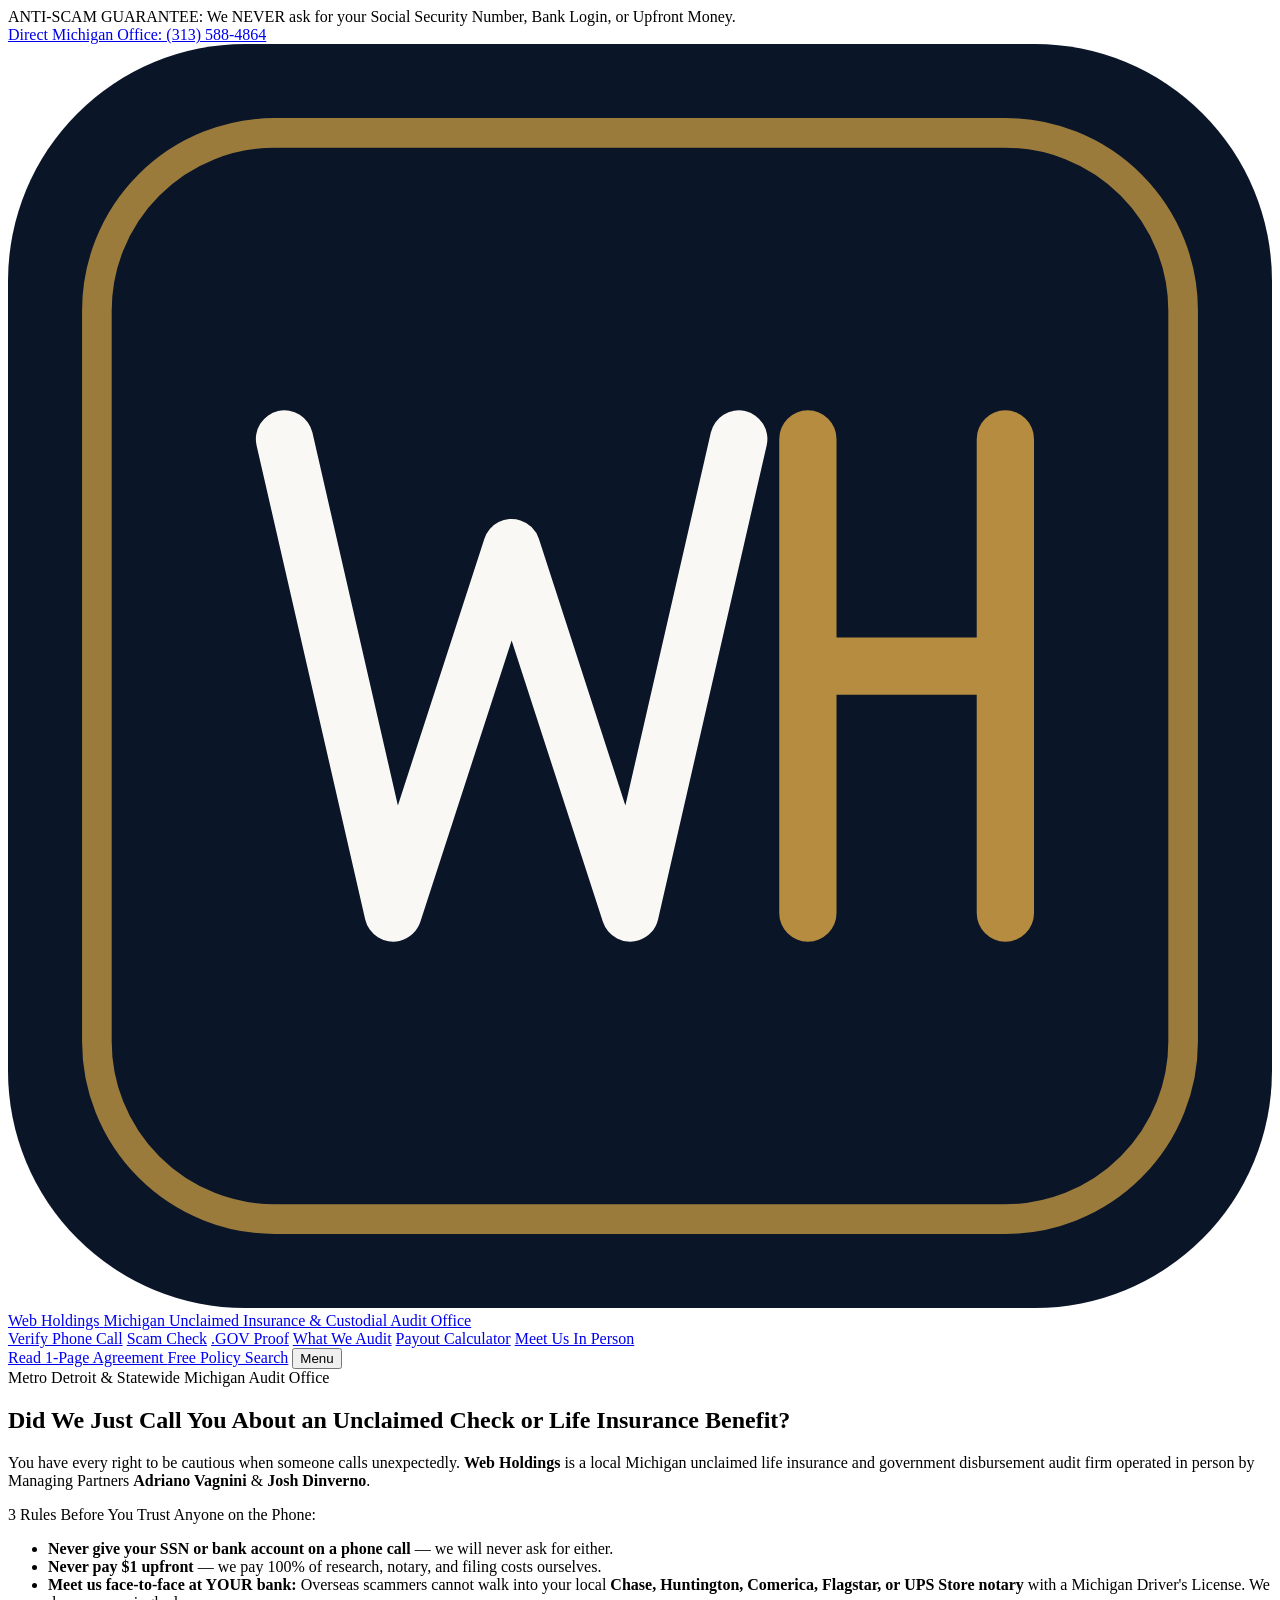
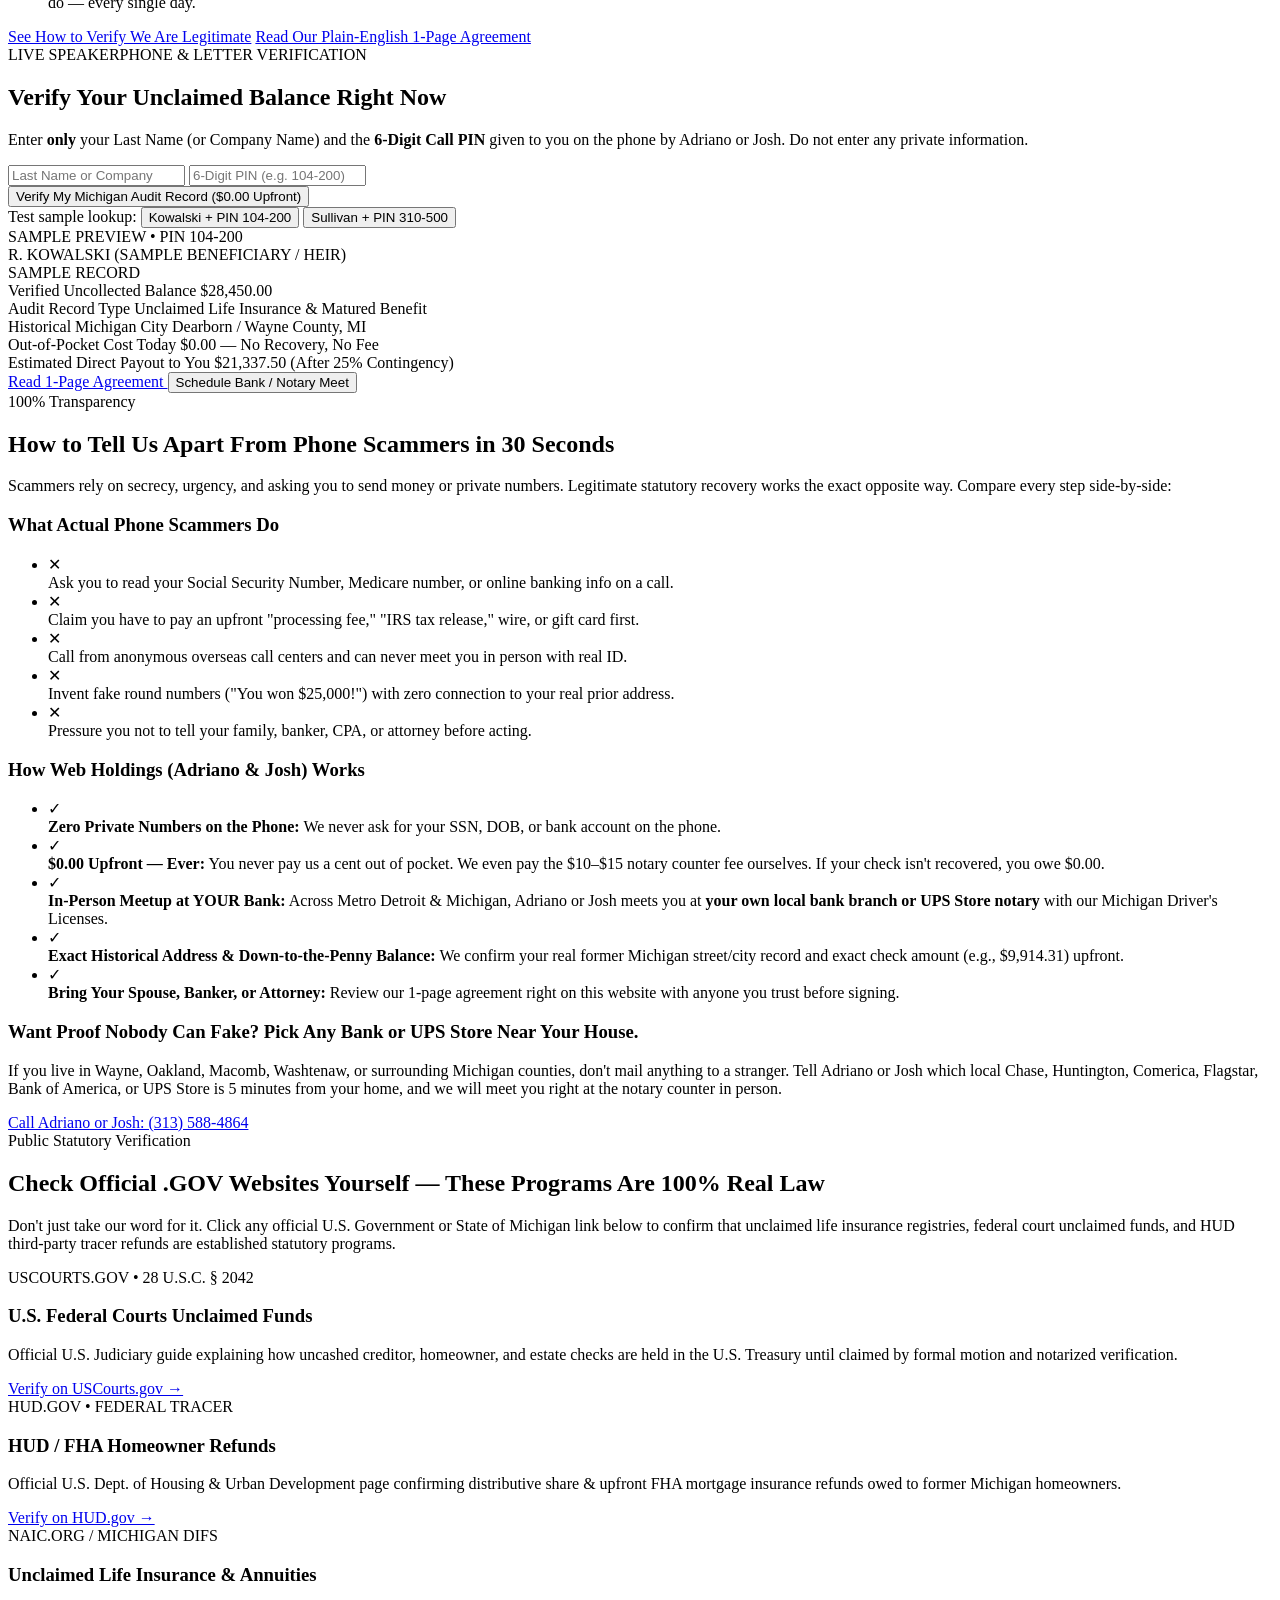
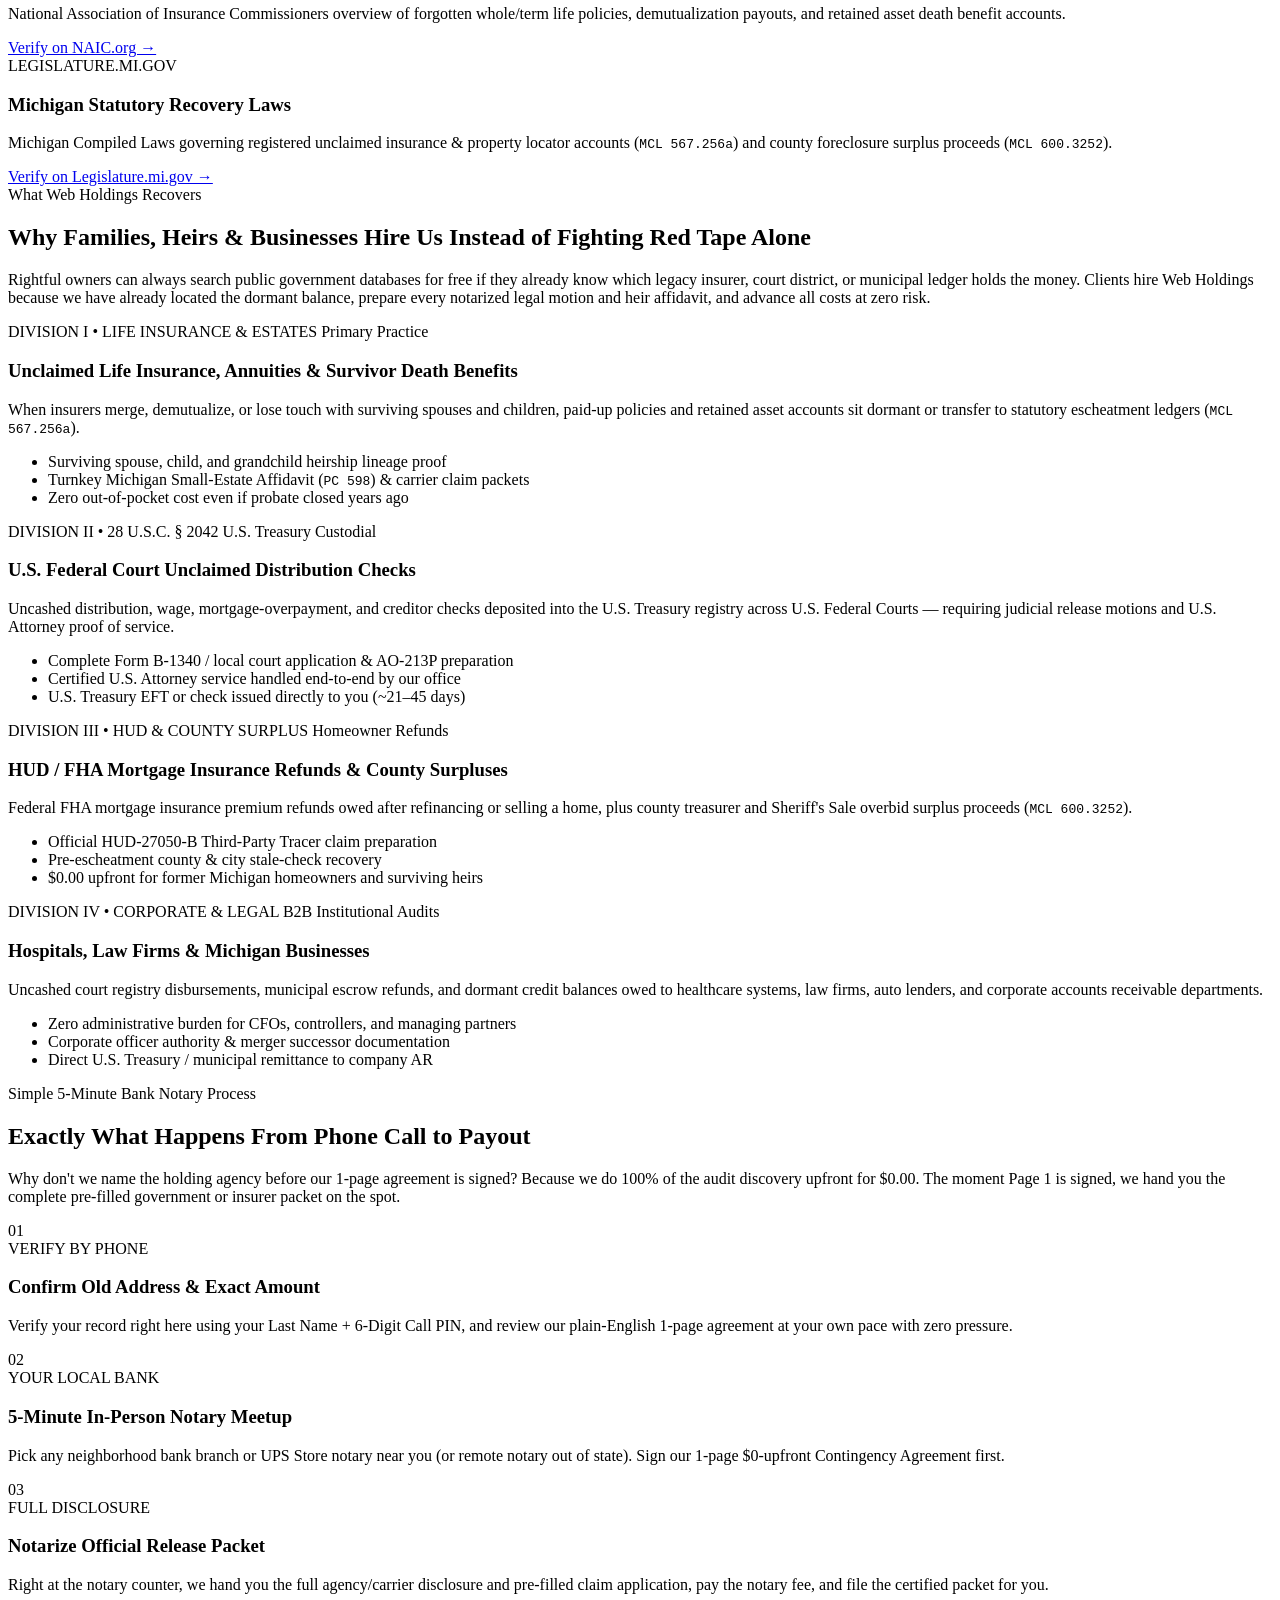
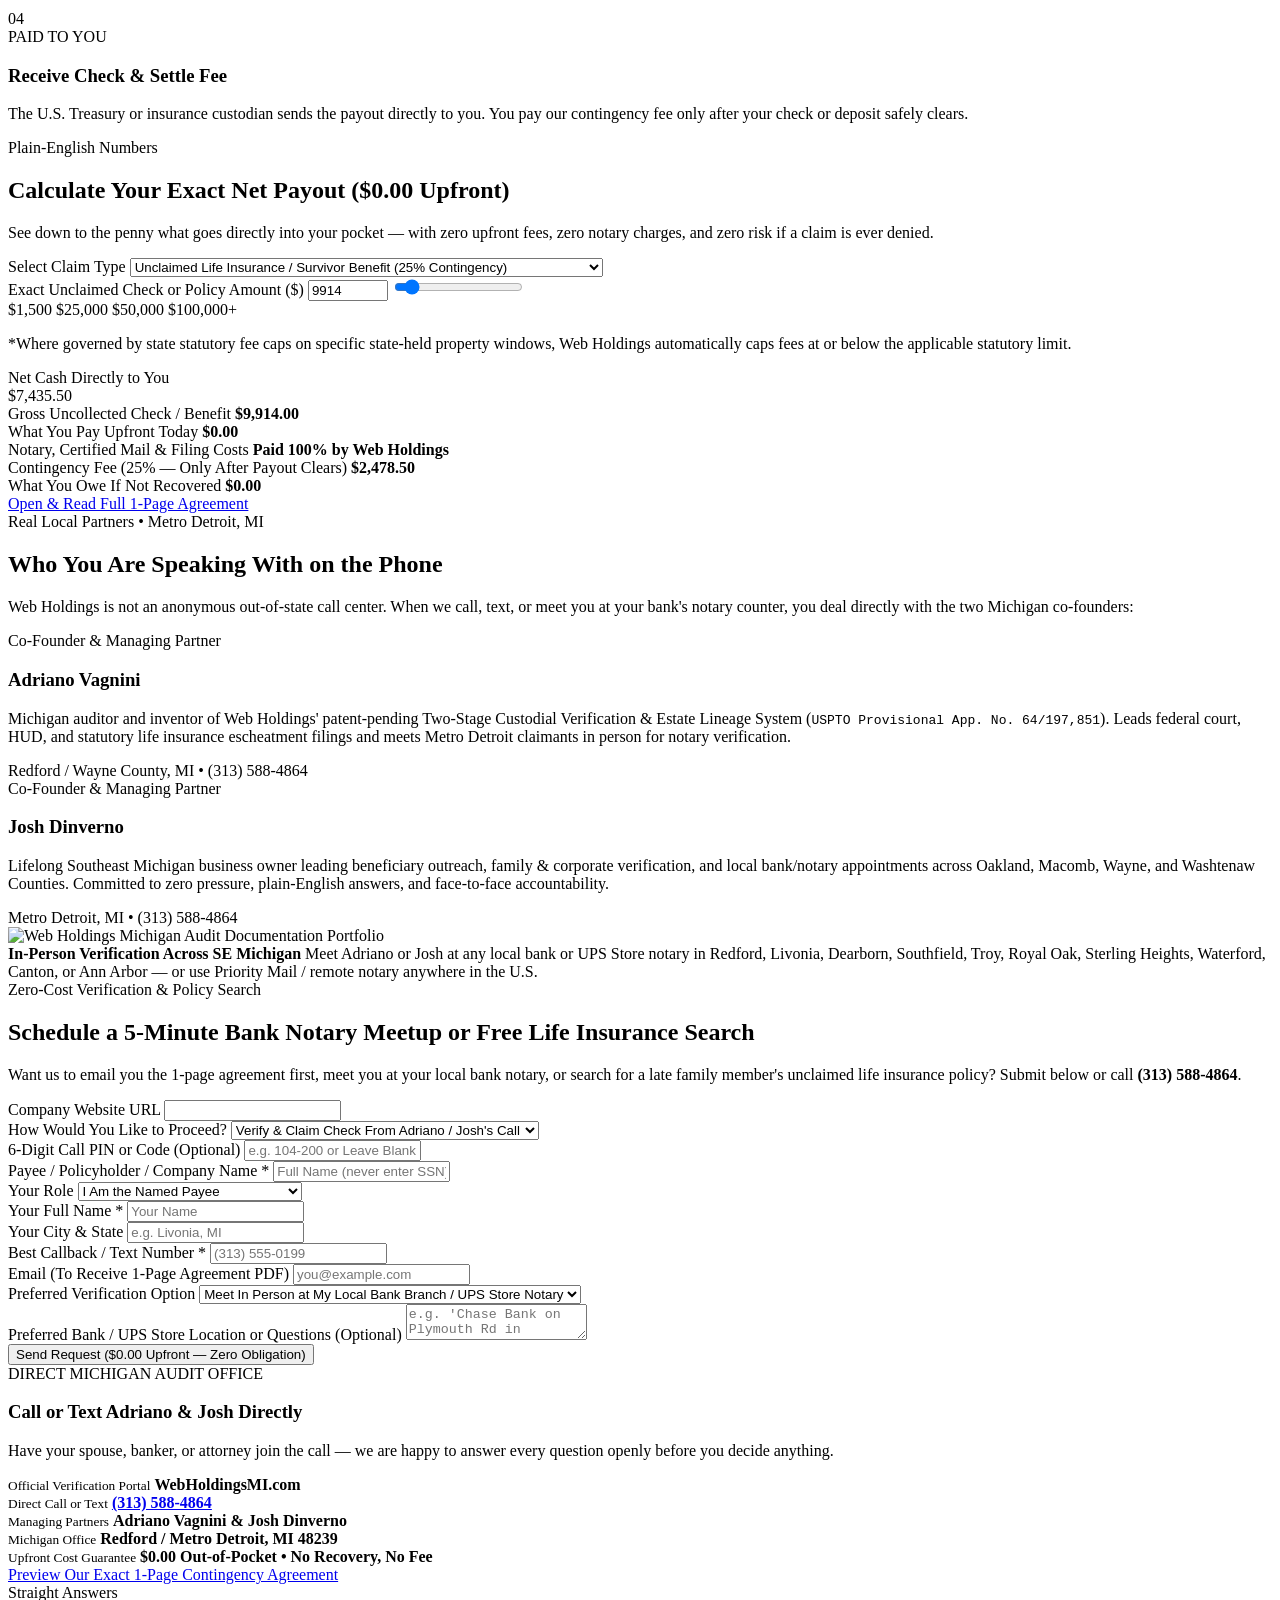
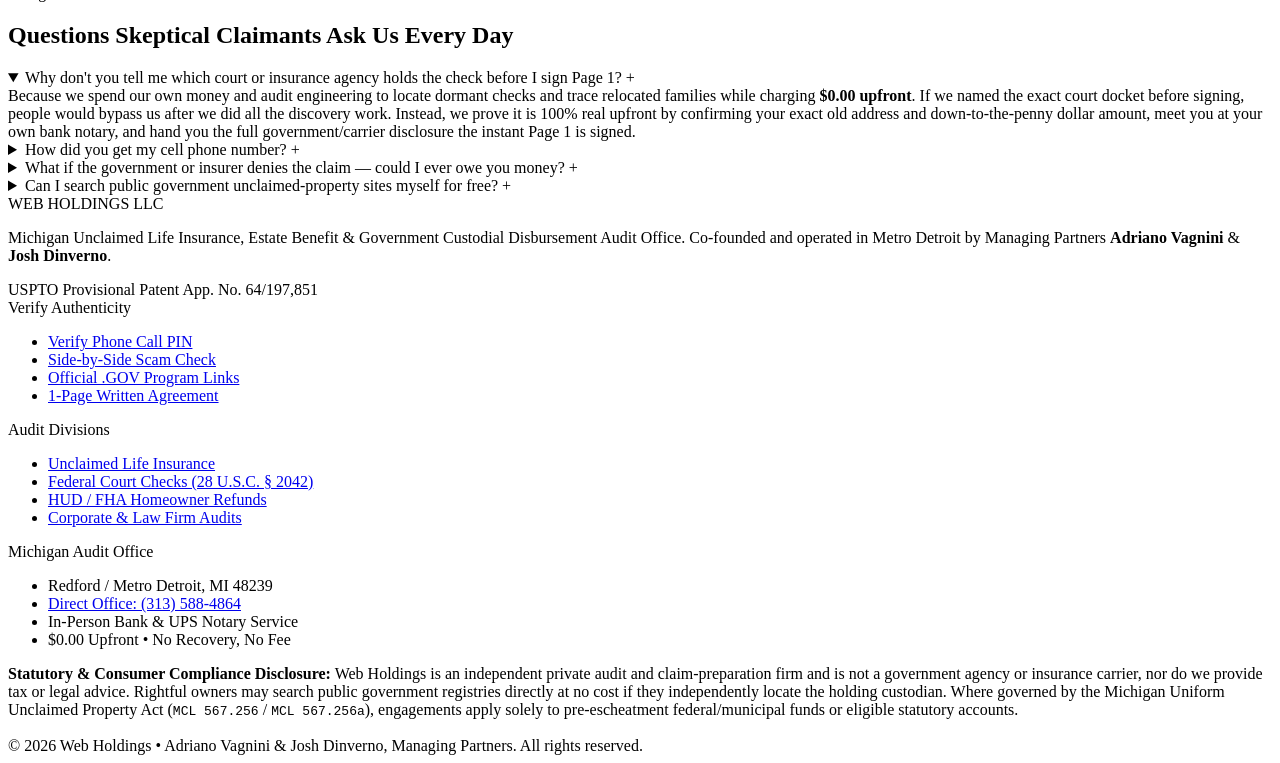
==== index.html @ f1cf4137 "Publish index.html" ====
<!DOCTYPE html>
<html lang="en">
<head>
  <meta charset="UTF-8" />
  <meta name="viewport" content="width=device-width, initial-scale=1.0" />
  <meta name="referrer" content="no-referrer" />
  <title>Web Holdings | Michigan Unclaimed Life Insurance &amp; Government Disbursement Audit Office</title>
  <meta
    name="description"
    content="Did Adriano Vagnini or Josh Dinverno call or write you? Verify your uncollected life insurance benefit or government check in 10 seconds at WebHoldingsMI.com. $0.00 upfront, zero SSN or bank info requested, in-person bank notary verification in Metro Detroit."
  />
  <link rel="canonical" href="https://webholdingsmi.com/" />
  <meta property="og:title" content="Web Holdings LLC | Official Michigan Unclaimed Insurance &amp; Custodial Audit Verification" />
  <meta property="og:description" content="Verify your uncollected benefit or check using your Last Name + 6-Digit Call PIN. $0.00 upfront — in-person bank notary verification in Metro Detroit." />
  <meta property="og:url" content="https://webholdingsmi.com/" />
  <meta property="og:type" content="website" />
  <link rel="icon" type="image/svg+xml" href="favicon.svg" />
  <link rel="manifest" href="manifest.json" />
  <link rel="stylesheet" href="styles.css" />
</head>
<body>

  <!-- Consumer Anti-Scam Protection Banner (Very First Line Seen on Mobile & Desktop) -->
  <div class="safety-banner">
    <div class="container safety-banner-inner">
      <div class="safety-badge">
        <span class="safety-dot"></span>
        <span>ANTI-SCAM GUARANTEE: We NEVER ask for your Social Security Number, Bank Login, or Upfront Money.</span>
      </div>
      <a href="tel:3135884864" class="safety-phone">Direct Michigan Office: (313) 588-4864</a>
    </div>
  </div>

  <!-- Main Sticky Header -->
  <header class="site-header">
    <div class="container header-inner">
      <a href="#" class="brand" aria-label="Web Holdings Home">
        <svg class="brand-seal" viewBox="0 0 64 64" fill="none" xmlns="http://www.w3.org/2000/svg">
          <rect width="64" height="64" rx="12" fill="#0A1628" />
          <rect x="4.5" y="4.5" width="55" height="55" rx="9" stroke="#B68D40" stroke-width="1.5" stroke-opacity="0.85" />
          <path d="M14 20L19.5 44L25.5 25.5L31.5 44L37 20" stroke="#FAF8F5" stroke-width="2.9" stroke-linecap="round" stroke-linejoin="round" />
          <path d="M40.5 20V44M50.5 20V44M40.5 31.5H50.5" stroke="#B68D40" stroke-width="2.9" stroke-linecap="round" stroke-linejoin="round" />
        </svg>
        <div class="brand-text">
          <span class="brand-name">Web Holdings</span>
          <span class="brand-tagline">Michigan Unclaimed Insurance &amp; Custodial Audit Office</span>
        </div>
      </a>

      <nav class="main-nav" id="mainNav">
        <a href="#verify-call">Verify Phone Call</a>
        <a href="#scam-check">Scam Check</a>
        <a href="#gov-proof">.GOV Proof</a>
        <a href="#divisions">What We Audit</a>
        <a href="#calculator">Payout Calculator</a>
        <a href="#leadership">Meet Us In Person</a>
      </nav>

      <div class="header-actions">
        <a href="agreement-preview.html" target="_blank" rel="noopener noreferrer" class="btn btn-outline btn-sm">
          Read 1-Page Agreement
        </a>
        <a href="#free-audit" class="btn btn-primary btn-sm">Free Policy Search</a>
        <button class="mobile-menu-btn" id="mobileMenuBtn" type="button" aria-label="Toggle Menu">Menu</button>
      </div>
    </div>
  </header>

  <!-- Hero + Live Speakerphone Call Verification Above the Fold -->
  <section class="hero" id="verify-call">
    <div class="container hero-grid">
      <div>
        <div class="eyebrow">Metro Detroit &amp; Statewide Michigan Audit Office</div>
        <h1>
          Did We Just Call You About an <span>Unclaimed Check or Life Insurance Benefit?</span>
        </h1>
        <p class="hero-lead">
          You have every right to be cautious when someone calls unexpectedly. <strong>Web Holdings</strong> is a local
          Michigan unclaimed life insurance and government disbursement audit firm operated in person by Managing
          Partners <strong>Adriano Vagnini</strong> &amp; <strong>Josh Dinverno</strong>.
        </p>

        <div class="call-disarm-callout">
          <div class="call-disarm-title">3 Rules Before You Trust Anyone on the Phone:</div>
          <ul class="call-disarm-list">
            <li><strong>Never give your SSN or bank account on a phone call</strong> — we will never ask for either.</li>
            <li><strong>Never pay $1 upfront</strong> — we pay 100% of research, notary, and filing costs ourselves.</li>
            <li>
              <strong>Meet us face-to-face at YOUR bank:</strong> Overseas scammers cannot walk into your local
              <strong>Chase, Huntington, Comerica, Flagstar, or UPS Store notary</strong> with a Michigan Driver's
              License. We do — every single day.
            </li>
          </ul>
        </div>

        <div class="hero-cta-row">
          <a href="#scam-check" class="btn btn-primary btn-lg">See How to Verify We Are Legitimate</a>
          <a href="agreement-preview.html" target="_blank" rel="noopener noreferrer" class="btn btn-outline btn-lg">
            Read Our Plain-English 1-Page Agreement
          </a>
        </div>
      </div>

      <!-- Right Column / Mobile Immediate Card: Live Speakerphone Call Verification -->
      <div class="live-vault-card">
        <div class="vault-kicker">LIVE SPEAKERPHONE &amp; LETTER VERIFICATION</div>
        <h2 class="vault-heading">Verify Your Unclaimed Balance Right Now</h2>
        <p class="vault-sub">
          Enter <strong>only</strong> your Last Name (or Company Name) and the <strong>6-Digit Call PIN</strong> given
          to you on the phone by Adriano or Josh. Do not enter any private information.
        </p>

        <form id="verifyForm">
          <div class="vault-inputs-stack">
            <input
              type="text"
              id="verifierNameInput"
              class="vault-input"
              placeholder="Last Name or Company"
              maxlength="64"
              autocomplete="off"
              required
            />
            <input
              type="text"
              id="referenceInput"
              class="vault-input"
              placeholder="6-Digit PIN (e.g. 104-200)"
              maxlength="24"
              autocomplete="off"
              required
            />
          </div>
          <button type="submit" class="btn btn-emerald w-full" id="verifyBtn">
            Verify My Michigan Audit Record ($0.00 Upfront)
          </button>
        </form>

        <div class="sample-codes">
          <span>Test sample lookup:</span>
          <button type="button" class="sample-chip" data-code="104-200" data-name="Kowalski">
            Kowalski + PIN 104-200
          </button>
          <button type="button" class="sample-chip" data-code="310-500" data-name="Sullivan">
            Sullivan + PIN 310-500
          </button>
        </div>

        <div class="certificate-panel" id="certificatePanel">
          <div id="certErrorBox" class="cert-error hidden"></div>

          <div class="cert-header">
            <div>
              <div class="cert-kicker" id="certCodeLabel">SAMPLE PREVIEW &bull; PIN 104-200</div>
              <div class="cert-title" id="certPayeeLabel">R. KOWALSKI (SAMPLE BENEFICIARY / HEIR)</div>
            </div>
            <span class="cert-badge" id="certStatusBadge">SAMPLE RECORD</span>
          </div>

          <div class="cert-amount-highlight">
            <span class="cert-amount-label">Verified Uncollected Balance</span>
            <span class="cert-amount-number" id="certGrossAmount">$28,450.00</span>
          </div>

          <div class="cert-rows">
            <div class="cert-row">
              <span class="cert-row-label">Audit Record Type</span>
              <span class="cert-row-val" id="certCategory">Unclaimed Life Insurance &amp; Matured Benefit</span>
            </div>
            <div class="cert-row">
              <span class="cert-row-label">Historical Michigan City</span>
              <span class="cert-row-val" id="certAnchor">Dearborn / Wayne County, MI</span>
            </div>
            <div class="cert-row">
              <span class="cert-row-label">Out-of-Pocket Cost Today</span>
              <span class="cert-row-val text-emerald">$0.00 — No Recovery, No Fee</span>
            </div>
            <div class="cert-row">
              <span class="cert-row-label">Estimated Direct Payout to You</span>
              <span class="cert-row-val" id="certNetAmount">$21,337.50 (After 25% Contingency)</span>
            </div>
          </div>

          <div class="cert-actions">
            <a
              href="agreement-preview.html?code=PIN-104-200&amount=28450.00&fee=25"
              target="_blank"
              rel="noopener noreferrer"
              class="btn btn-primary btn-sm"
              id="certAgreementLink"
            >
              Read 1-Page Agreement
            </a>
            <button type="button" class="btn btn-outline btn-sm" id="certStartClaimBtn">
              Schedule Bank / Notary Meet
            </button>
          </div>
        </div>
      </div>
    </div>
  </section>

  <!-- Side-by-Side Scam Check Section -->
  <section class="section" id="scam-check">
    <div class="container">
      <div class="section-header">
        <div class="eyebrow">100% Transparency</div>
        <h2>How to Tell Us Apart From Phone Scammers in 30 Seconds</h2>
        <p>
          Scammers rely on secrecy, urgency, and asking you to send money or private numbers. Legitimate statutory
          recovery works the exact opposite way. Compare every step side-by-side:
        </p>
      </div>

      <div class="scam-compare-grid">
        <div class="scam-col-bad">
          <h3 class="scam-col-title">What Actual Phone Scammers Do</h3>
          <ul class="compare-list">
            <li>
              <span class="x-badge">&#10005;</span>
              <div>Ask you to read your Social Security Number, Medicare number, or online banking info on a call.</div>
            </li>
            <li>
              <span class="x-badge">&#10005;</span>
              <div>Claim you have to pay an upfront "processing fee," "IRS tax release," wire, or gift card first.</div>
            </li>
            <li>
              <span class="x-badge">&#10005;</span>
              <div>Call from anonymous overseas call centers and can never meet you in person with real ID.</div>
            </li>
            <li>
              <span class="x-badge">&#10005;</span>
              <div>Invent fake round numbers ("You won $25,000!") with zero connection to your real prior address.</div>
            </li>
            <li>
              <span class="x-badge">&#10005;</span>
              <div>Pressure you not to tell your family, banker, CPA, or attorney before acting.</div>
            </li>
          </ul>
        </div>

        <div class="scam-col-good">
          <h3 class="scam-col-title">How Web Holdings (Adriano &amp; Josh) Works</h3>
          <ul class="compare-list">
            <li>
              <span class="check-badge">&#10003;</span>
              <div>
                <strong>Zero Private Numbers on the Phone:</strong> We never ask for your SSN, DOB, or bank account on
                the phone.
              </div>
            </li>
            <li>
              <span class="check-badge">&#10003;</span>
              <div>
                <strong>$0.00 Upfront — Ever:</strong> You never pay us a cent out of pocket. We even pay the $10–$15
                notary counter fee ourselves. If your check isn't recovered, you owe $0.00.
              </div>
            </li>
            <li>
              <span class="check-badge">&#10003;</span>
              <div>
                <strong>In-Person Meetup at YOUR Bank:</strong> Across Metro Detroit &amp; Michigan, Adriano or Josh
                meets you at <strong>your own local bank branch or UPS Store notary</strong> with our Michigan Driver's
                Licenses.
              </div>
            </li>
            <li>
              <span class="check-badge">&#10003;</span>
              <div>
                <strong>Exact Historical Address &amp; Down-to-the-Penny Balance:</strong> We confirm your real former
                Michigan street/city record and exact check amount (e.g., $9,914.31) upfront.
              </div>
            </li>
            <li>
              <span class="check-badge">&#10003;</span>
              <div>
                <strong>Bring Your Spouse, Banker, or Attorney:</strong> Review our 1-page agreement right on this
                website with anyone you trust before signing.
              </div>
            </li>
          </ul>
        </div>
      </div>

      <div class="bank-meetup-banner">
        <div>
          <h3>Want Proof Nobody Can Fake? Pick Any Bank or UPS Store Near Your House.</h3>
          <p>
            If you live in Wayne, Oakland, Macomb, Washtenaw, or surrounding Michigan counties, don't mail anything to a
            stranger. Tell Adriano or Josh which local Chase, Huntington, Comerica, Flagstar, Bank of America, or UPS
            Store is 5 minutes from your home, and we will meet you right at the notary counter in person.
          </p>
        </div>
        <a href="tel:3135884864" class="btn btn-gold btn-lg">Call Adriano or Josh: (313) 588-4864</a>
      </div>
    </div>
  </section>

  <!-- Independent .GOV Statutory Verification Section -->
  <section class="section section-alt" id="gov-proof">
    <div class="container">
      <div class="section-header">
        <div class="eyebrow">Public Statutory Verification</div>
        <h2>Check Official .GOV Websites Yourself — These Programs Are 100% Real Law</h2>
        <p>
          Don't just take our word for it. Click any official U.S. Government or State of Michigan link below to confirm
          that unclaimed life insurance registries, federal court unclaimed funds, and HUD third-party tracer refunds
          are established statutory programs.
        </p>
      </div>

      <div class="gov-grid">
        <div class="gov-card">
          <div>
            <span class="gov-domain">USCOURTS.GOV &bull; 28 U.S.C. &sect; 2042</span>
            <h3>U.S. Federal Courts Unclaimed Funds</h3>
            <p>
              Official U.S. Judiciary guide explaining how uncashed creditor, homeowner, and estate checks are held in
              the U.S. Treasury until claimed by formal motion and notarized verification.
            </p>
          </div>
          <a
            href="https://www.uscourts.gov/services-forms/bankruptcy/unclaimed-funds"
            target="_blank"
            rel="noopener noreferrer"
            class="gov-link"
          >
            Verify on USCourts.gov &rarr;
          </a>
        </div>

        <div class="gov-card">
          <div>
            <span class="gov-domain">HUD.GOV &bull; FEDERAL TRACER</span>
            <h3>HUD / FHA Homeowner Refunds</h3>
            <p>
              Official U.S. Dept. of Housing &amp; Urban Development page confirming distributive share &amp; upfront
              FHA mortgage insurance refunds owed to former Michigan homeowners.
            </p>
          </div>
          <a
            href="https://www.hud.gov/program_offices/housing/comp/refunds"
            target="_blank"
            rel="noopener noreferrer"
            class="gov-link"
          >
            Verify on HUD.gov &rarr;
          </a>
        </div>

        <div class="gov-card">
          <div>
            <span class="gov-domain">NAIC.ORG / MICHIGAN DIFS</span>
            <h3>Unclaimed Life Insurance &amp; Annuities</h3>
            <p>
              National Association of Insurance Commissioners overview of forgotten whole/term life policies,
              demutualization payouts, and retained asset death benefit accounts.
            </p>
          </div>
          <a
            href="https://content.naic.org/article/learn-how-use-naic-life-insurance-policy-locator"
            target="_blank"
            rel="noopener noreferrer"
            class="gov-link"
          >
            Verify on NAIC.org &rarr;
          </a>
        </div>

        <div class="gov-card">
          <div>
            <span class="gov-domain">LEGISLATURE.MI.GOV</span>
            <h3>Michigan Statutory Recovery Laws</h3>
            <p>
              Michigan Compiled Laws governing registered unclaimed insurance &amp; property locator accounts
              (<code>MCL 567.256a</code>) and county foreclosure surplus proceeds (<code>MCL 600.3252</code>).
            </p>
          </div>
          <a
            href="https://www.legislature.mi.gov/"
            target="_blank"
            rel="noopener noreferrer"
            class="gov-link"
          >
            Verify on Legislature.mi.gov &rarr;
          </a>
        </div>
      </div>
    </div>
  </section>

  <!-- Four Audit Divisions -->
  <section class="section" id="divisions">
    <div class="container">
      <div class="section-header">
        <div class="eyebrow">What Web Holdings Recovers</div>
        <h2>Why Families, Heirs &amp; Businesses Hire Us Instead of Fighting Red Tape Alone</h2>
        <p>
          Rightful owners can always search public government databases for free if they already know which legacy
          insurer, court district, or municipal ledger holds the money. Clients hire Web Holdings because we have
          already located the dormant balance, prepare every notarized legal motion and heir affidavit, and advance all
          costs at zero risk.
        </p>
      </div>

      <div class="divisions-grid">
        <div class="division-box">
          <div class="division-top">
            <span class="division-code">DIVISION I &bull; LIFE INSURANCE &amp; ESTATES</span>
            <span class="division-tag">Primary Practice</span>
          </div>
          <h3>Unclaimed Life Insurance, Annuities &amp; Survivor Death Benefits</h3>
          <p>
            When insurers merge, demutualize, or lose touch with surviving spouses and children, paid-up policies and
            retained asset accounts sit dormant or transfer to statutory escheatment ledgers (<code>MCL 567.256a</code>).
          </p>
          <ul class="division-bullets">
            <li>Surviving spouse, child, and grandchild heirship lineage proof</li>
            <li>Turnkey Michigan Small-Estate Affidavit (<code>PC 598</code>) &amp; carrier claim packets</li>
            <li>Zero out-of-pocket cost even if probate closed years ago</li>
          </ul>
        </div>

        <div class="division-box">
          <div class="division-top">
            <span class="division-code">DIVISION II &bull; 28 U.S.C. &sect; 2042</span>
            <span class="division-tag">U.S. Treasury Custodial</span>
          </div>
          <h3>U.S. Federal Court Unclaimed Distribution Checks</h3>
          <p>
            Uncashed distribution, wage, mortgage-overpayment, and creditor checks deposited into the U.S. Treasury
            registry across U.S. Federal Courts — requiring judicial release motions and U.S. Attorney proof of service.
          </p>
          <ul class="division-bullets">
            <li>Complete Form B-1340 / local court application &amp; AO-213P preparation</li>
            <li>Certified U.S. Attorney service handled end-to-end by our office</li>
            <li>U.S. Treasury EFT or check issued directly to you (~21–45 days)</li>
          </ul>
        </div>

        <div class="division-box">
          <div class="division-top">
            <span class="division-code">DIVISION III &bull; HUD &amp; COUNTY SURPLUS</span>
            <span class="division-tag">Homeowner Refunds</span>
          </div>
          <h3>HUD / FHA Mortgage Insurance Refunds &amp; County Surpluses</h3>
          <p>
            Federal FHA mortgage insurance premium refunds owed after refinancing or selling a home, plus county
            treasurer and Sheriff's Sale overbid surplus proceeds (<code>MCL 600.3252</code>).
          </p>
          <ul class="division-bullets">
            <li>Official HUD-27050-B Third-Party Tracer claim preparation</li>
            <li>Pre-escheatment county &amp; city stale-check recovery</li>
            <li>$0.00 upfront for former Michigan homeowners and surviving heirs</li>
          </ul>
        </div>

        <div class="division-box">
          <div class="division-top">
            <span class="division-code">DIVISION IV &bull; CORPORATE &amp; LEGAL B2B</span>
            <span class="division-tag">Institutional Audits</span>
          </div>
          <h3>Hospitals, Law Firms &amp; Michigan Businesses</h3>
          <p>
            Uncashed court registry disbursements, municipal escrow refunds, and dormant credit balances owed to
            healthcare systems, law firms, auto lenders, and corporate accounts receivable departments.
          </p>
          <ul class="division-bullets">
            <li>Zero administrative burden for CFOs, controllers, and managing partners</li>
            <li>Corporate officer authority &amp; merger successor documentation</li>
            <li>Direct U.S. Treasury / municipal remittance to company AR</li>
          </ul>
        </div>
      </div>
    </div>
  </section>

  <!-- 4-Step Bank Notary Meetup Process -->
  <section class="section section-dark" id="how-it-works">
    <div class="container">
      <div class="section-header">
        <div class="eyebrow eyebrow-dark">Simple 5-Minute Bank Notary Process</div>
        <h2>Exactly What Happens From Phone Call to Payout</h2>
        <p>
          Why don't we name the holding agency before our 1-page agreement is signed? Because we do 100% of the audit
          discovery upfront for $0.00. The moment Page 1 is signed, we hand you the complete pre-filled government or
          insurer packet on the spot.
        </p>
      </div>

      <div class="steps-grid">
        <div class="step-card">
          <div class="step-number">01</div>
          <span class="step-stage-pill">VERIFY BY PHONE</span>
          <h3>Confirm Old Address &amp; Exact Amount</h3>
          <p>
            Verify your record right here using your Last Name + 6-Digit Call PIN, and review our plain-English 1-page
            agreement at your own pace with zero pressure.
          </p>
        </div>

        <div class="step-card">
          <div class="step-number">02</div>
          <span class="step-stage-pill">YOUR LOCAL BANK</span>
          <h3>5-Minute In-Person Notary Meetup</h3>
          <p>
            Pick any neighborhood bank branch or UPS Store notary near you (or remote notary out of state). Sign our
            1-page $0-upfront Contingency Agreement first.
          </p>
        </div>

        <div class="step-card">
          <div class="step-number">03</div>
          <span class="step-stage-pill">FULL DISCLOSURE</span>
          <h3>Notarize Official Release Packet</h3>
          <p>
            Right at the notary counter, we hand you the full agency/carrier disclosure and pre-filled claim application,
            pay the notary fee, and file the certified packet for you.
          </p>
        </div>

        <div class="step-card">
          <div class="step-number">04</div>
          <span class="step-stage-pill">PAID TO YOU</span>
          <h3>Receive Check &amp; Settle Fee</h3>
          <p>
            The U.S. Treasury or insurance custodian sends the payout directly to you. You pay our contingency fee only
            after your check or deposit safely clears.
          </p>
        </div>
      </div>
    </div>
  </section>

  <!-- Interactive Net Payout Calculator -->
  <section class="section section-alt" id="calculator">
    <div class="container">
      <div class="section-header">
        <div class="eyebrow">Plain-English Numbers</div>
        <h2>Calculate Your Exact Net Payout ($0.00 Upfront)</h2>
        <p>
          See down to the penny what goes directly into your pocket — with zero upfront fees, zero notary charges, and
          zero risk if a claim is ever denied.
        </p>
      </div>

      <div class="calc-wrapper">
        <div>
          <div class="calc-field">
            <label for="calcCategory">Select Claim Type</label>
            <select id="calcCategory" class="calc-select">
              <option value="25" data-label="Unclaimed Life Insurance / Death Benefit">
                Unclaimed Life Insurance / Survivor Benefit (25% Contingency)
              </option>
              <option value="20" data-label="Large Policy / Annuity ($40,000+)">
                Large Life Policy or Custodial Check Over $40,000 (20%–25% Contingency)
              </option>
              <option value="25" data-label="Federal Custodial Check (28 U.S.C. § 2042)">
                U.S. Federal Court Unclaimed Check (25% Contingency)
              </option>
              <option value="30" data-label="HUD / FHA Homeowner Refund">
                HUD / FHA Mortgage Insurance Refund (30% Contingency)
              </option>
              <option value="25" data-label="Corporate / Law Firm / Healthcare Audit">
                Corporate, Healthcare or Law Firm B2B Audit (25% Contingency)
              </option>
            </select>
          </div>

          <div class="calc-field">
            <label for="calcAmountInput">Exact Unclaimed Check or Policy Amount ($)</label>
            <input
              type="number"
              id="calcAmountInput"
              class="calc-number-input"
              min="1000"
              max="500000"
              step="100"
              value="9914"
            />
            <input
              type="range"
              id="calcAmountSlider"
              class="calc-range"
              min="1500"
              max="100000"
              step="250"
              value="9914"
            />
            <div class="calc-range-labels">
              <span>$1,500</span>
              <span>$25,000</span>
              <span>$50,000</span>
              <span>$100,000+</span>
            </div>
          </div>

          <p class="calc-note">
            *Where governed by state statutory fee caps on specific state-held property windows, Web Holdings
            automatically caps fees at or below the applicable statutory limit.
          </p>
        </div>

        <div class="calc-summary-box">
          <div class="calc-net-label">Net Cash Directly to You</div>
          <div class="calc-net-amount" id="calcNetDisplay">$7,435.50</div>

          <div class="calc-breakdown">
            <div class="calc-line">
              <span>Gross Uncollected Check / Benefit</span>
              <strong id="calcGrossDisplay">$9,914.00</strong>
            </div>
            <div class="calc-line">
              <span>What You Pay Upfront Today</span>
              <strong class="text-emerald-bright">$0.00</strong>
            </div>
            <div class="calc-line">
              <span>Notary, Certified Mail &amp; Filing Costs</span>
              <strong class="text-emerald-bright">Paid 100% by Web Holdings</strong>
            </div>
            <div class="calc-line">
              <span id="calcFeeLabel">Contingency Fee (25% — Only After Payout Clears)</span>
              <strong id="calcFeeDisplay">$2,478.50</strong>
            </div>
            <div class="calc-line">
              <span>What You Owe If Not Recovered</span>
              <strong class="text-emerald-bright">$0.00</strong>
            </div>
          </div>

          <a
            href="agreement-preview.html?amount=9914&fee=25"
            target="_blank"
            rel="noopener noreferrer"
            class="btn btn-gold w-full"
            id="calcPreviewAgreementBtn"
          >
            Open &amp; Read Full 1-Page Agreement
          </a>
        </div>
      </div>
    </div>
  </section>

  <!-- Meet the Local Michigan Partners -->
  <section class="section" id="leadership">
    <div class="container">
      <div class="section-header">
        <div class="eyebrow">Real Local Partners &bull; Metro Detroit, MI</div>
        <h2>Who You Are Speaking With on the Phone</h2>
        <p>
          Web Holdings is not an anonymous out-of-state call center. When we call, text, or meet you at your bank's
          notary counter, you deal directly with the two Michigan co-founders:
        </p>
      </div>

      <div class="partners-grid">
        <div class="partner-card">
          <span class="partner-role">Co-Founder &amp; Managing Partner</span>
          <h3>Adriano Vagnini</h3>
          <p>
            Michigan auditor and inventor of Web Holdings' patent-pending Two-Stage Custodial Verification &amp;
            Estate Lineage System (<code>USPTO Provisional App. No. 64/197,851</code>). Leads federal court, HUD, and
            statutory life insurance escheatment filings and meets Metro Detroit claimants in person for notary
            verification.
          </p>
          <div class="partner-meta">Redford / Wayne County, MI &bull; (313) 588-4864</div>
        </div>

        <div class="partner-card">
          <span class="partner-role">Co-Founder &amp; Managing Partner</span>
          <h3>Josh Dinverno</h3>
          <p>
            Lifelong Southeast Michigan business owner leading beneficiary outreach, family &amp; corporate verification,
            and local bank/notary appointments across Oakland, Macomb, Wayne, and Washtenaw Counties. Committed to zero
            pressure, plain-English answers, and face-to-face accountability.
          </p>
          <div class="partner-meta">Metro Detroit, MI &bull; (313) 588-4864</div>
        </div>

        <div class="office-photo-card">
          <img
            src="assets/hero-editorial.jpg"
            alt="Web Holdings Michigan Audit Documentation Portfolio"
          />
          <div class="office-photo-body">
            <strong>In-Person Verification Across SE Michigan</strong>
            Meet Adriano or Josh at any local bank or UPS Store notary in Redford, Livonia, Dearborn, Southfield, Troy,
            Royal Oak, Sterling Heights, Waterford, Canton, or Ann Arbor — or use Priority Mail / remote notary anywhere
            in the U.S.
          </div>
        </div>
      </div>
    </div>
  </section>

  <!-- Free Policy Search / Schedule Bank Notary Meetup -->
  <section class="section section-alt" id="free-audit">
    <div class="container">
      <div class="section-header">
        <div class="eyebrow">Zero-Cost Verification &amp; Policy Search</div>
        <h2>Schedule a 5-Minute Bank Notary Meetup or Free Life Insurance Search</h2>
        <p>
          Want us to email you the 1-page agreement first, meet you at your local bank notary, or search for a late
          family member's unclaimed life insurance policy? Submit below or call <strong>(313) 588-4864</strong>.
        </p>
      </div>

      <div class="intake-grid">
        <div class="intake-card">
          <form id="claimIntakeForm">
            <div class="hp-trap" aria-hidden="true">
              <label for="websiteUrl">Company Website URL</label>
              <input type="text" id="websiteUrl" name="websiteUrl" tabindex="-1" autocomplete="off" />
            </div>

            <div class="form-grid-2">
              <div class="form-group">
                <label for="inquiryType">How Would You Like to Proceed?</label>
                <select id="inquiryType" class="form-control">
                  <option value="Respond to Web Holdings Audit Notice">
                    Verify &amp; Claim Check From Adriano / Josh's Call
                  </option>
                  <option value="Unclaimed Life Insurance / Death Benefit Search">
                    Free Search for Unclaimed Life Insurance Policy
                  </option>
                  <option value="Corporate / Law Firm / Healthcare B2B Audit">
                    Corporate, Law Firm, or Healthcare AR Claim
                  </option>
                </select>
              </div>
              <div class="form-group">
                <label for="intakeRefCode">6-Digit Call PIN or Code (Optional)</label>
                <input
                  type="text"
                  id="intakeRefCode"
                  class="form-control"
                  maxlength="32"
                  placeholder="e.g. 104-200 or Leave Blank"
                />
              </div>
            </div>

            <div class="form-grid-2">
              <div class="form-group">
                <label for="insuredOrPayeeName">Payee / Policyholder / Company Name *</label>
                <input
                  type="text"
                  id="insuredOrPayeeName"
                  class="form-control"
                  maxlength="110"
                  placeholder="Full Name (never enter SSN)"
                  required
                />
              </div>
              <div class="form-group">
                <label for="relationship">Your Role</label>
                <select id="relationship" class="form-control">
                  <option value="Self (Original Payee)">I Am the Named Payee</option>
                  <option value="Surviving Spouse">Surviving Spouse</option>
                  <option value="Child / Grandchild / Legal Heir">Child / Legal Heir</option>
                  <option value="Estate Executor / Personal Representative">Estate Executor / Representative</option>
                  <option value="Corporate Officer / Counsel / CFO">Corporate Officer / Counsel / CFO</option>
                </select>
              </div>
            </div>

            <div class="form-grid-2">
              <div class="form-group">
                <label for="contactName">Your Full Name *</label>
                <input type="text" id="contactName" class="form-control" maxlength="90" placeholder="Your Name" required />
              </div>
              <div class="form-group">
                <label for="lastKnownCityState">Your City &amp; State</label>
                <input
                  type="text"
                  id="lastKnownCityState"
                  class="form-control"
                  maxlength="90"
                  placeholder="e.g. Livonia, MI"
                />
              </div>
            </div>

            <div class="form-grid-2">
              <div class="form-group">
                <label for="phone">Best Callback / Text Number *</label>
                <input type="tel" id="phone" class="form-control" maxlength="36" placeholder="(313) 555-0199" required />
              </div>
              <div class="form-group">
                <label for="email">Email (To Receive 1-Page Agreement PDF)</label>
                <input type="email" id="email" class="form-control" maxlength="110" placeholder="you@example.com" />
              </div>
            </div>

            <div class="form-group">
              <label for="preferredMeeting">Preferred Verification Option</label>
              <select id="preferredMeeting" class="form-control">
                <option value="In-Person Meet at Local Metro Detroit Bank / UPS Notary">
                  Meet In Person at My Local Bank Branch / UPS Store Notary
                </option>
                <option value="Email Pre-Filled 1-Page Agreement Packet First">
                  Email Me the 1-Page Agreement to Read First
                </option>
                <option value="5-Minute Phone Call With Adriano or Josh">
                  5-Minute Phone Call With Adriano or Josh
                </option>
              </select>
            </div>

            <div class="form-group">
              <label for="notes">Preferred Bank / UPS Store Location or Questions (Optional)</label>
              <textarea
                id="notes"
                class="form-control"
                maxlength="600"
                placeholder="e.g. 'Chase Bank on Plymouth Rd in Livonia' or any questions for Adriano & Josh (do NOT include SSN or bank numbers)..."
              ></textarea>
            </div>

            <button type="submit" class="btn btn-emerald btn-lg w-full" id="intakeSubmitBtn">
              Send Request ($0.00 Upfront — Zero Obligation)
            </button>

            <div id="intakeSuccessBox" class="intake-success hidden"></div>
          </form>
        </div>

        <div class="direct-desk-card">
          <div class="ribbon-mono">DIRECT MICHIGAN AUDIT OFFICE</div>
          <h3>Call or Text Adriano &amp; Josh Directly</h3>
          <p class="desk-sub">
            Have your spouse, banker, or attorney join the call — we are happy to answer every question openly before
            you decide anything.
          </p>

          <div class="desk-contact-list">
            <div class="desk-contact-item">
              <small>Official Verification Portal</small>
              <strong>WebHoldingsMI.com</strong>
            </div>
            <div class="desk-contact-item">
              <small>Direct Call or Text</small>
              <strong><a href="tel:3135884864">(313) 588-4864</a></strong>
            </div>
            <div class="desk-contact-item">
              <small>Managing Partners</small>
              <strong>Adriano Vagnini &amp; Josh Dinverno</strong>
            </div>
            <div class="desk-contact-item">
              <small>Michigan Office</small>
              <strong>Redford / Metro Detroit, MI 48239</strong>
            </div>
            <div class="desk-contact-item">
              <small>Upfront Cost Guarantee</small>
              <strong>$0.00 Out-of-Pocket &bull; No Recovery, No Fee</strong>
            </div>
          </div>

          <a href="agreement-preview.html" target="_blank" rel="noopener noreferrer" class="btn btn-outline-light w-full">
            Preview Our Exact 1-Page Contingency Agreement
          </a>
        </div>
      </div>
    </div>
  </section>

  <!-- Frequently Asked Questions -->
  <section class="section" id="faq">
    <div class="container">
      <div class="section-header">
        <div class="eyebrow">Straight Answers</div>
        <h2>Questions Skeptical Claimants Ask Us Every Day</h2>
      </div>

      <div class="faq-list">
        <details class="faq-item" open>
          <summary>
            <span>Why don't you tell me which court or insurance agency holds the check before I sign Page 1?</span>
            <span class="faq-icon">+</span>
          </summary>
          <div class="faq-answer">
            Because we spend our own money and audit engineering to locate dormant checks and trace relocated families
            while charging <strong>$0.00 upfront</strong>. If we named the exact court docket before signing, people
            would bypass us after we did all the discovery work. Instead, we prove it is 100% real upfront by confirming
            your exact old address and down-to-the-penny dollar amount, meet you at your own bank notary, and hand you
            the full government/carrier disclosure the instant Page 1 is signed.
          </div>
        </details>

        <details class="faq-item">
          <summary>
            <span>How did you get my cell phone number?</span>
            <span class="faq-icon">+</span>
          </summary>
          <div class="faq-answer">
            Government unclaimed-funds dockets and insurance escheatment ledgers list the rightful payee's name and
            their old mailing address from years ago. Because the check went uncashed at that old address, licensed
            public-record address-history databases are used strictly to match the old street address to the rightful
            owner's current phone number so you can actually be notified.
          </div>
        </details>

        <details class="faq-item">
          <summary>
            <span>What if the government or insurer denies the claim — could I ever owe you money?</span>
            <span class="faq-icon">+</span>
          </summary>
          <div class="faq-answer">
            <strong>Never — not one cent.</strong> Section 1 of our written agreement explicitly states that if no funds
            are recovered for any reason, you owe $0.00 and never reimburse us for notary, postage, or filing costs.
          </div>
        </details>

        <details class="faq-item">
          <summary>
            <span>Can I search public government unclaimed-property sites myself for free?</span>
            <span class="faq-icon">+</span>
          </summary>
          <div class="faq-answer">
            Yes! Rightful owners always have the legal right to search public registries (such as USCourts.gov, HUD.gov,
            NAIC.org, or Michigan.gov) on their own without paying a fee if they independently locate the holding agency
            and prepare the legal motions, U.S. Attorney notices, and notarized affidavits themselves. Clients hire Web
            Holdings for convenience, speed, and zero-risk turnkey filing.
          </div>
        </details>
      </div>
    </div>
  </section>

  <!-- Footer -->
  <footer class="site-footer">
    <div class="container">
      <div class="footer-grid">
        <div>
          <div class="footer-heading">WEB HOLDINGS LLC</div>
          <p class="footer-copy">
            Michigan Unclaimed Life Insurance, Estate Benefit &amp; Government Custodial Disbursement Audit Office.
            Co-founded and operated in Metro Detroit by Managing Partners <strong>Adriano Vagnini</strong> &amp;
            <strong>Josh Dinverno</strong>.
          </p>
          <div class="ribbon-mono">USPTO Provisional Patent App. No. 64/197,851</div>
        </div>

        <div>
          <div class="footer-heading">Verify Authenticity</div>
          <ul class="footer-links">
            <li><a href="#verify-call">Verify Phone Call PIN</a></li>
            <li><a href="#scam-check">Side-by-Side Scam Check</a></li>
            <li><a href="#gov-proof">Official .GOV Program Links</a></li>
            <li><a href="agreement-preview.html" target="_blank" rel="noopener noreferrer">1-Page Written Agreement</a></li>
          </ul>
        </div>

        <div>
          <div class="footer-heading">Audit Divisions</div>
          <ul class="footer-links">
            <li><a href="#divisions">Unclaimed Life Insurance</a></li>
            <li><a href="#divisions">Federal Court Checks (28 U.S.C. &sect; 2042)</a></li>
            <li><a href="#divisions">HUD / FHA Homeowner Refunds</a></li>
            <li><a href="#divisions">Corporate &amp; Law Firm Audits</a></li>
          </ul>
        </div>

        <div>
          <div class="footer-heading">Michigan Audit Office</div>
          <ul class="footer-links">
            <li>Redford / Metro Detroit, MI 48239</li>
            <li><a href="tel:3135884864">Direct Office: (313) 588-4864</a></li>
            <li>In-Person Bank &amp; UPS Notary Service</li>
            <li>$0.00 Upfront &bull; No Recovery, No Fee</li>
          </ul>
        </div>
      </div>

      <div class="statutory-disclaimer">
        <strong>Statutory &amp; Consumer Compliance Disclosure:</strong> Web Holdings is an independent private audit
        and claim-preparation firm and is not a government agency or insurance carrier, nor do we provide tax or legal
        advice. Rightful owners may search public government registries directly at no cost if they independently locate
        the holding custodian. Where governed by the Michigan Uniform Unclaimed Property Act (<code>MCL 567.256</code> /
        <code>MCL 567.256a</code>), engagements apply solely to pre-escheatment federal/municipal funds or eligible
        statutory accounts.
        <br /><br />
        &copy; 2026 Web Holdings &bull; Adriano Vagnini &amp; Josh Dinverno, Managing Partners. All rights reserved.
      </div>
    </div>
  </footer>

  <script src="app.js"></script>
</body>
</html>
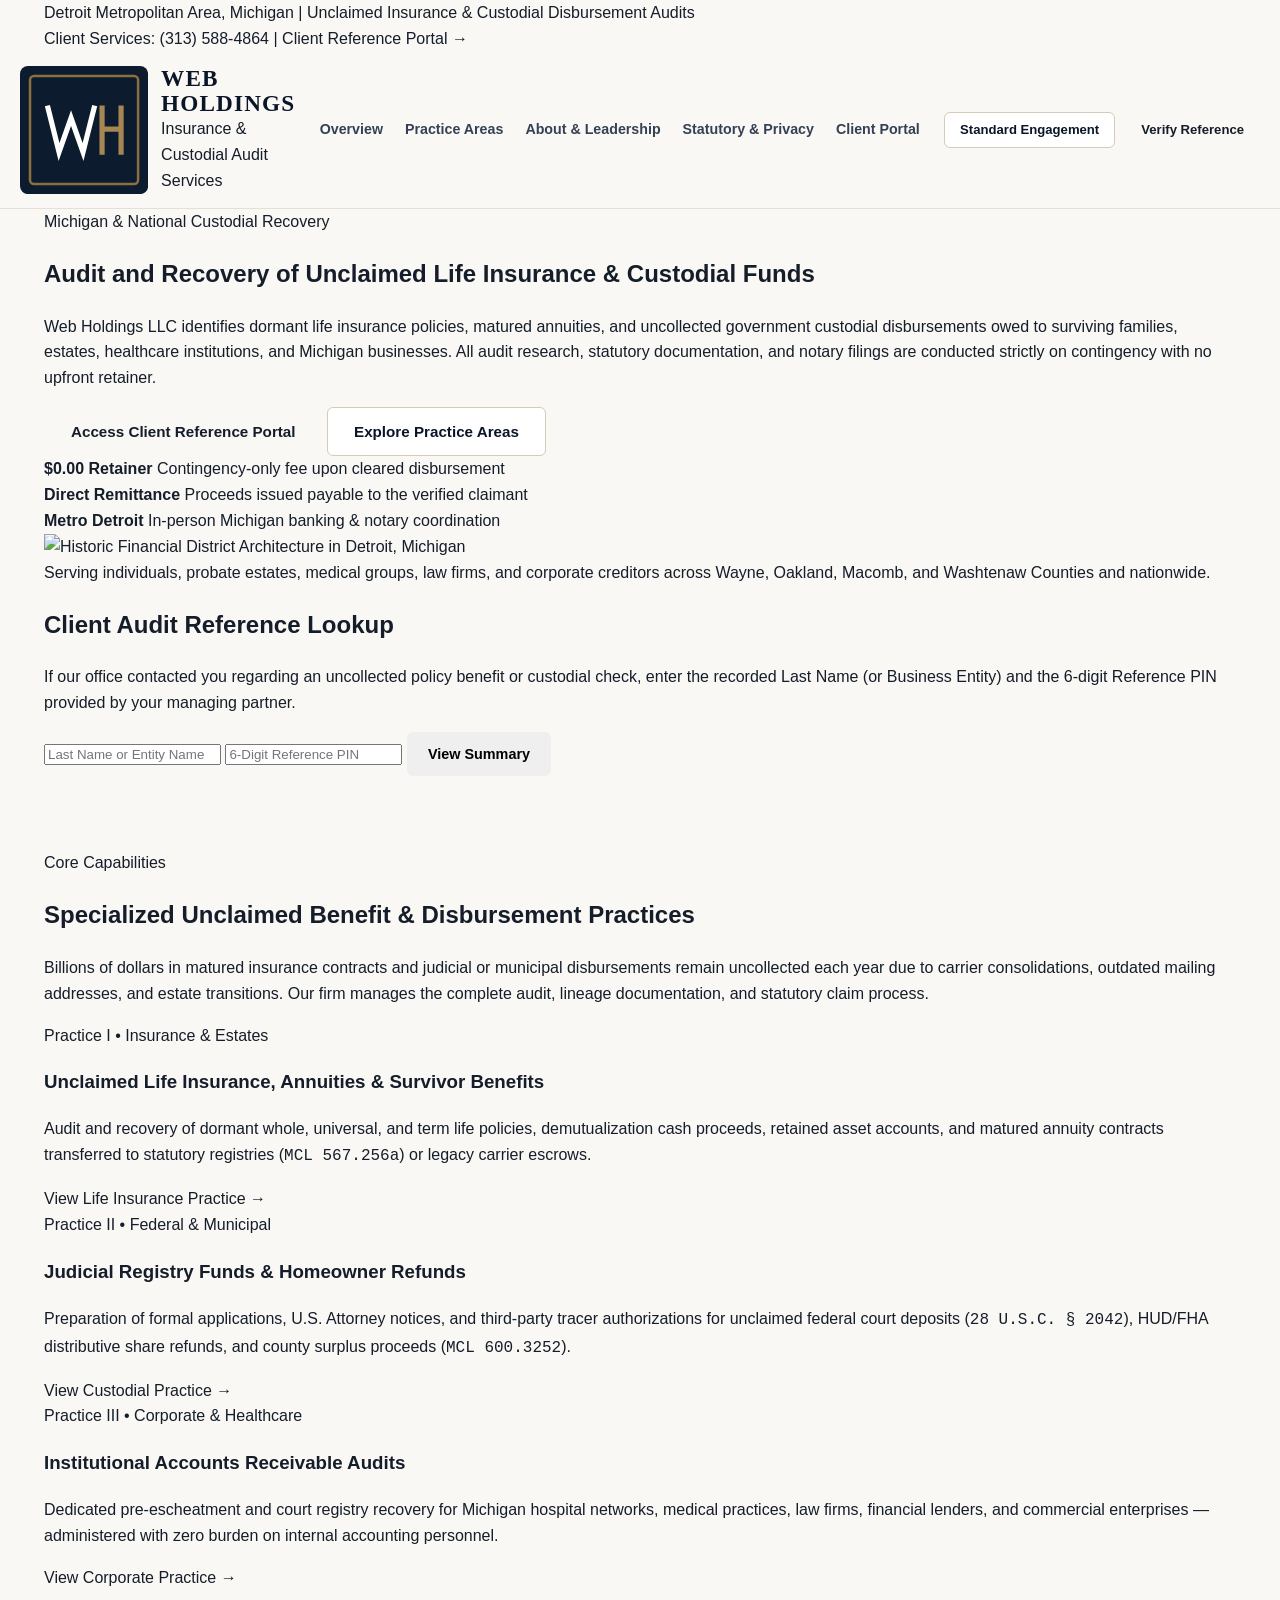
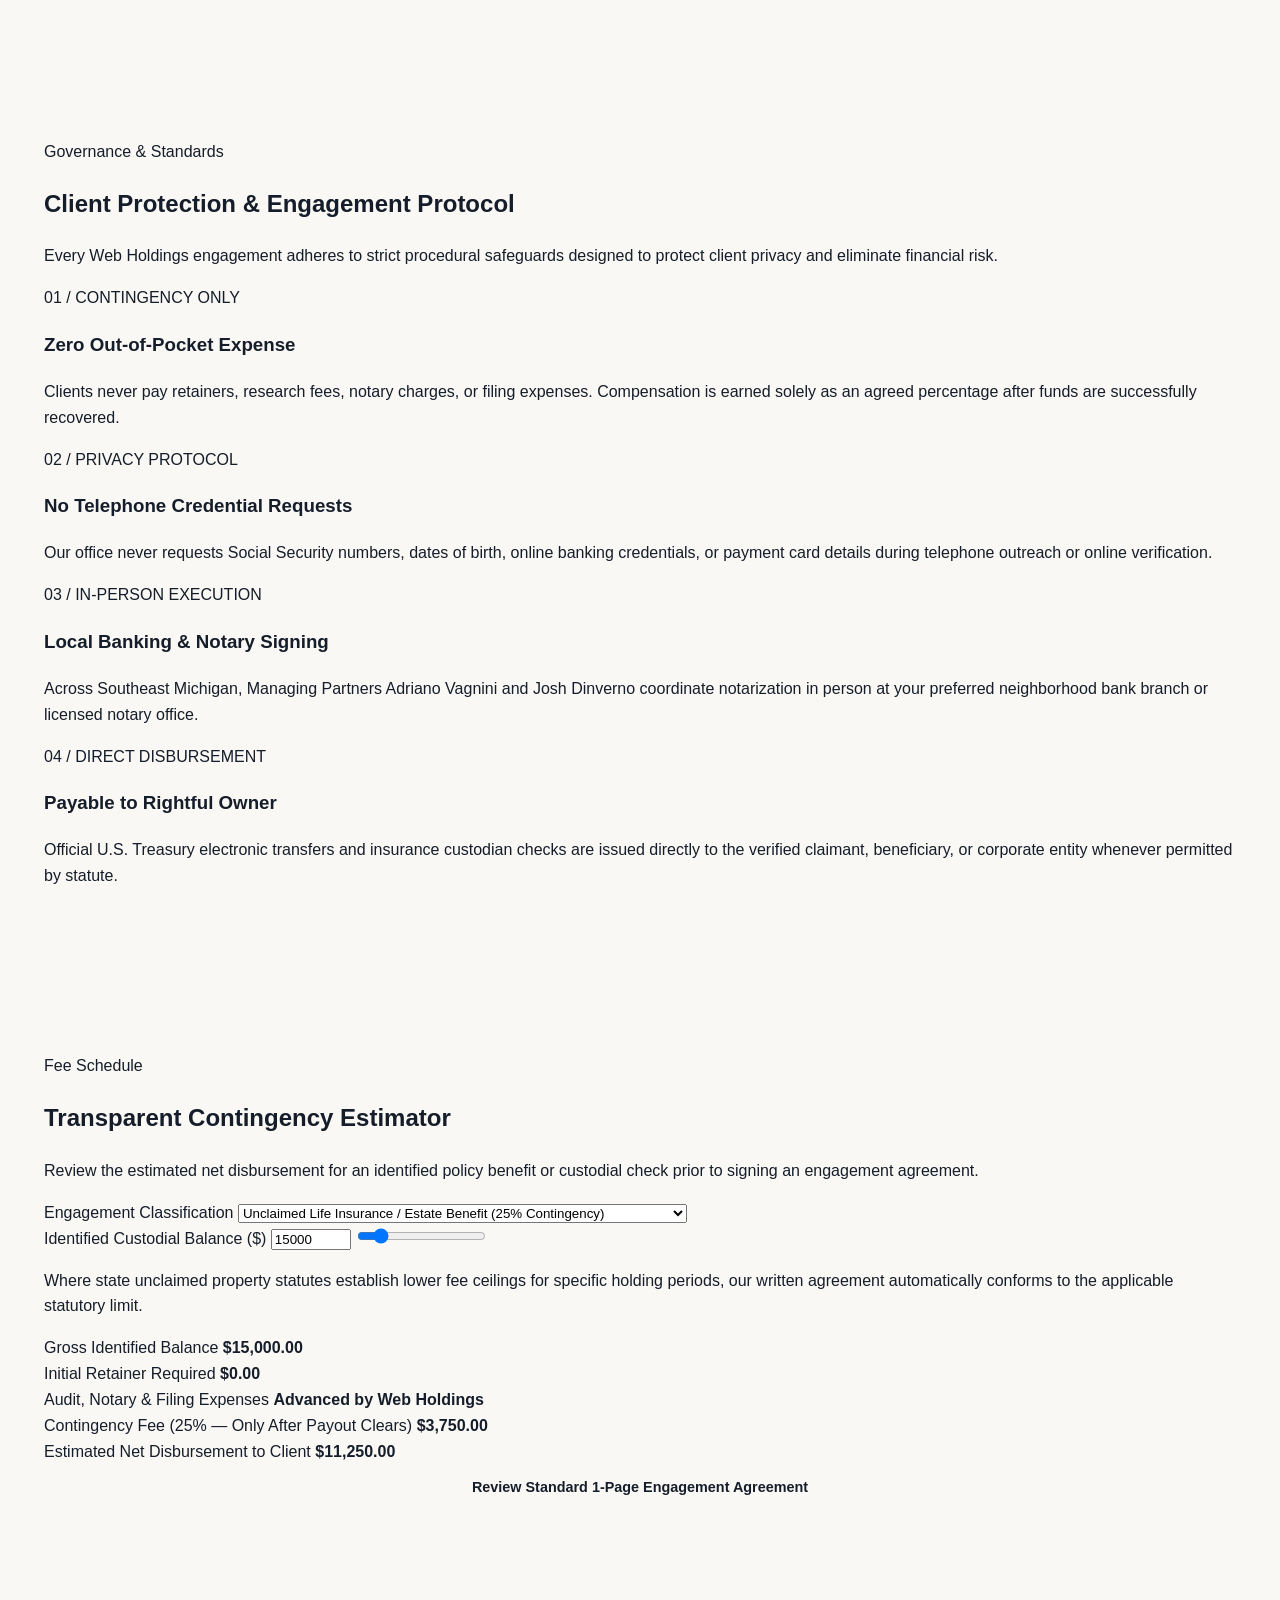
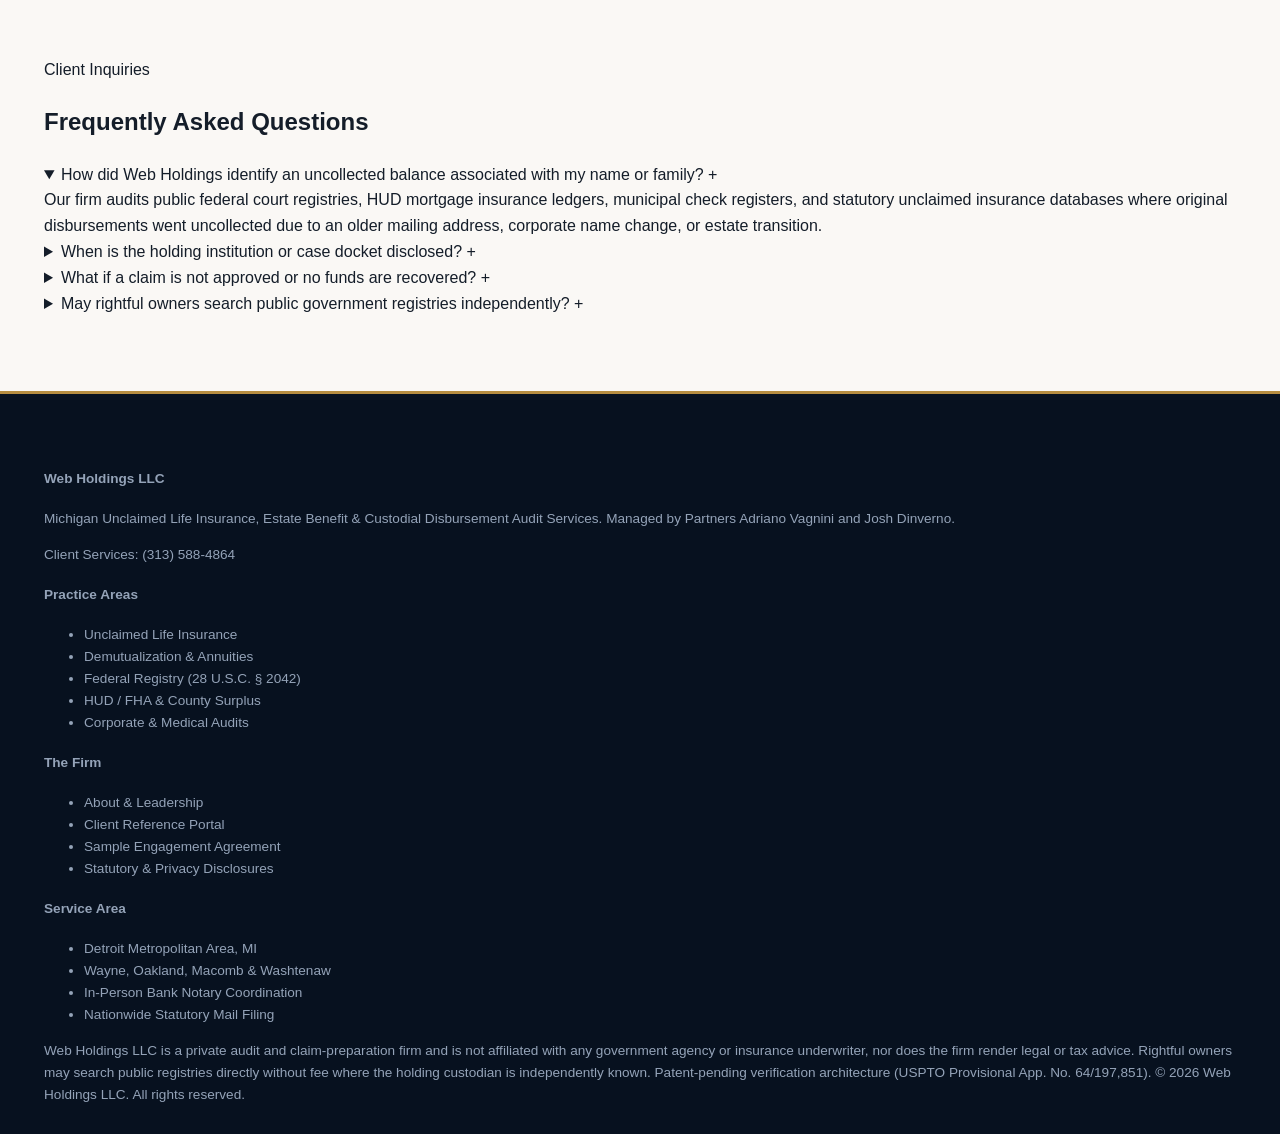
==== commit e3c39c36: "Publish index.html" ====
--- a/index.html
+++ b/index.html
@@ -4,14 +4,14 @@
   <meta charset="UTF-8" />
   <meta name="viewport" content="width=device-width, initial-scale=1.0" />
   <meta name="referrer" content="no-referrer" />
-  <title>Web Holdings | Michigan Unclaimed Life Insurance &amp; Government Disbursement Audit Office</title>
+  <title>Web Holdings LLC | Unclaimed Life Insurance &amp; Custodial Audit Services — Michigan</title>
   <meta
     name="description"
-    content="Did Adriano Vagnini or Josh Dinverno call or write you? Verify your uncollected life insurance benefit or government check in 10 seconds at WebHoldingsMI.com. $0.00 upfront, zero SSN or bank info requested, in-person bank notary verification in Metro Detroit."
+    content="Web Holdings LLC is a Michigan unclaimed life insurance, estate benefit, and government custodial disbursement audit firm serving families, estates, healthcare systems, and corporations."
   />
   <link rel="canonical" href="https://webholdingsmi.com/" />
-  <meta property="og:title" content="Web Holdings LLC | Official Michigan Unclaimed Insurance &amp; Custodial Audit Verification" />
-  <meta property="og:description" content="Verify your uncollected benefit or check using your Last Name + 6-Digit Call PIN. $0.00 upfront — in-person bank notary verification in Metro Detroit." />
+  <meta property="og:title" content="Web Holdings LLC | Unclaimed Life Insurance &amp; Custodial Audit Services" />
+  <meta property="og:description" content="Michigan unclaimed insurance benefit and government custodial disbursement recovery. Contingency-only representation with zero upfront retainer." />
   <meta property="og:url" content="https://webholdingsmi.com/" />
   <meta property="og:type" content="website" />
   <link rel="icon" type="image/svg+xml" href="favicon.svg" />
@@ -20,968 +20,496 @@
 </head>
 <body>
 
-  <!-- Consumer Anti-Scam Protection Banner (Very First Line Seen on Mobile & Desktop) -->
-  <div class="safety-banner">
-    <div class="container safety-banner-inner">
-      <div class="safety-badge">
-        <span class="safety-dot"></span>
-        <span>ANTI-SCAM GUARANTEE: We NEVER ask for your Social Security Number, Bank Login, or Upfront Money.</span>
-      </div>
-      <a href="tel:3135884864" class="safety-phone">Direct Michigan Office: (313) 588-4864</a>
+  <!-- Institutional Utility Top Bar -->
+  <div class="utility-bar">
+    <div class="container utility-inner">
+      <div class="utility-left">
+        <span>Detroit Metropolitan Area, Michigan</span>
+        <span class="utility-sep">|</span>
+        <span>Unclaimed Insurance &amp; Custodial Disbursement Audits</span>
+      </div>
+      <div class="utility-right">
+        <a href="tel:3135884864" class="utility-link">Client Services: (313) 588-4864</a>
+        <span class="utility-sep">|</span>
+        <a href="portal.html" class="utility-link">Client Reference Portal &rarr;</a>
+      </div>
     </div>
   </div>
 
-  <!-- Main Sticky Header -->
+  <!-- Main Corporate Header -->
   <header class="site-header">
     <div class="container header-inner">
-      <a href="#" class="brand" aria-label="Web Holdings Home">
-        <svg class="brand-seal" viewBox="0 0 64 64" fill="none" xmlns="http://www.w3.org/2000/svg">
-          <rect width="64" height="64" rx="12" fill="#0A1628" />
-          <rect x="4.5" y="4.5" width="55" height="55" rx="9" stroke="#B68D40" stroke-width="1.5" stroke-opacity="0.85" />
-          <path d="M14 20L19.5 44L25.5 25.5L31.5 44L37 20" stroke="#FAF8F5" stroke-width="2.9" stroke-linecap="round" stroke-linejoin="round" />
-          <path d="M40.5 20V44M50.5 20V44M40.5 31.5H50.5" stroke="#B68D40" stroke-width="2.9" stroke-linecap="round" stroke-linejoin="round" />
+      <a href="index.html" class="brand" aria-label="Web Holdings LLC Home">
+        <svg class="brand-mark" viewBox="0 0 64 64" fill="none" xmlns="http://www.w3.org/2000/svg">
+          <rect width="64" height="64" rx="4" fill="#0C1B2E" />
+          <rect x="5" y="5" width="54" height="54" rx="2" stroke="#8C6F3F" stroke-width="1.25" />
+          <path d="M14 21L19.5 43L25.5 26L31.5 43L37 21" stroke="#FFFFFF" stroke-width="2.6" stroke-linecap="square" stroke-linejoin="miter" />
+          <path d="M41 21V43M50.5 21V43M41 31.5H50.5" stroke="#A68652" stroke-width="2.6" stroke-linecap="square" />
         </svg>
         <div class="brand-text">
           <span class="brand-name">Web Holdings</span>
-          <span class="brand-tagline">Michigan Unclaimed Insurance &amp; Custodial Audit Office</span>
+          <span class="brand-sub">Insurance &amp; Custodial Audit Services</span>
         </div>
       </a>
 
       <nav class="main-nav" id="mainNav">
-        <a href="#verify-call">Verify Phone Call</a>
-        <a href="#scam-check">Scam Check</a>
-        <a href="#gov-proof">.GOV Proof</a>
-        <a href="#divisions">What We Audit</a>
-        <a href="#calculator">Payout Calculator</a>
-        <a href="#leadership">Meet Us In Person</a>
+        <a href="index.html" class="active">Overview</a>
+        <a href="practices.html">Practice Areas</a>
+        <a href="about.html">About &amp; Leadership</a>
+        <a href="compliance.html">Statutory &amp; Privacy</a>
+        <a href="portal.html">Client Portal</a>
       </nav>
 
       <div class="header-actions">
-        <a href="agreement-preview.html" target="_blank" rel="noopener noreferrer" class="btn btn-outline btn-sm">
-          Read 1-Page Agreement
-        </a>
-        <a href="#free-audit" class="btn btn-primary btn-sm">Free Policy Search</a>
-        <button class="mobile-menu-btn" id="mobileMenuBtn" type="button" aria-label="Toggle Menu">Menu</button>
+        <a href="agreement-preview.html" class="btn btn-outline btn-sm">Standard Engagement</a>
+        <a href="portal.html" class="btn btn-navy btn-sm">Verify Reference</a>
+        <button class="mobile-menu-btn" id="mobileMenuBtn" type="button" aria-label="Menu">Menu</button>
       </div>
     </div>
   </header>
 
-  <!-- Hero + Live Speakerphone Call Verification Above the Fold -->
-  <section class="hero" id="verify-call">
-    <div class="container hero-grid">
+  <!-- Institutional Architectural Hero -->
+  <section class="hero-institutional">
+    <div class="container hero-split">
       <div>
-        <div class="eyebrow">Metro Detroit &amp; Statewide Michigan Audit Office</div>
-        <h1>
-          Did We Just Call You About an <span>Unclaimed Check or Life Insurance Benefit?</span>
-        </h1>
-        <p class="hero-lead">
-          You have every right to be cautious when someone calls unexpectedly. <strong>Web Holdings</strong> is a local
-          Michigan unclaimed life insurance and government disbursement audit firm operated in person by Managing
-          Partners <strong>Adriano Vagnini</strong> &amp; <strong>Josh Dinverno</strong>.
+        <span class="section-kicker">Michigan &amp; National Custodial Recovery</span>
+        <h1>Audit and Recovery of Unclaimed Life Insurance &amp; Custodial Funds</h1>
+        <p class="hero-body">
+          Web Holdings LLC identifies dormant life insurance policies, matured annuities, and uncollected government
+          custodial disbursements owed to surviving families, estates, healthcare institutions, and Michigan businesses.
+          All audit research, statutory documentation, and notary filings are conducted strictly on contingency with no
+          upfront retainer.
         </p>
 
-        <div class="call-disarm-callout">
-          <div class="call-disarm-title">3 Rules Before You Trust Anyone on the Phone:</div>
-          <ul class="call-disarm-list">
-            <li><strong>Never give your SSN or bank account on a phone call</strong> — we will never ask for either.</li>
-            <li><strong>Never pay $1 upfront</strong> — we pay 100% of research, notary, and filing costs ourselves.</li>
-            <li>
-              <strong>Meet us face-to-face at YOUR bank:</strong> Overseas scammers cannot walk into your local
-              <strong>Chase, Huntington, Comerica, Flagstar, or UPS Store notary</strong> with a Michigan Driver's
-              License. We do — every single day.
-            </li>
-          </ul>
-        </div>
-
-        <div class="hero-cta-row">
-          <a href="#scam-check" class="btn btn-primary btn-lg">See How to Verify We Are Legitimate</a>
-          <a href="agreement-preview.html" target="_blank" rel="noopener noreferrer" class="btn btn-outline btn-lg">
-            Read Our Plain-English 1-Page Agreement
-          </a>
-        </div>
-      </div>
-
-      <!-- Right Column / Mobile Immediate Card: Live Speakerphone Call Verification -->
-      <div class="live-vault-card">
-        <div class="vault-kicker">LIVE SPEAKERPHONE &amp; LETTER VERIFICATION</div>
-        <h2 class="vault-heading">Verify Your Unclaimed Balance Right Now</h2>
-        <p class="vault-sub">
-          Enter <strong>only</strong> your Last Name (or Company Name) and the <strong>6-Digit Call PIN</strong> given
-          to you on the phone by Adriano or Josh. Do not enter any private information.
+        <div class="hero-actions">
+          <a href="portal.html" class="btn btn-navy btn-lg">Access Client Reference Portal</a>
+          <a href="practices.html" class="btn btn-outline btn-lg">Explore Practice Areas</a>
+        </div>
+
+        <div class="hero-facts">
+          <div class="hero-fact">
+            <strong>$0.00 Retainer</strong>
+            <span>Contingency-only fee upon cleared disbursement</span>
+          </div>
+          <div class="hero-fact">
+            <strong>Direct Remittance</strong>
+            <span>Proceeds issued payable to the verified claimant</span>
+          </div>
+          <div class="hero-fact">
+            <strong>Metro Detroit</strong>
+            <span>In-person Michigan banking &amp; notary coordination</span>
+          </div>
+        </div>
+      </div>
+
+      <div class="hero-image-panel">
+        <img
+          src="assets/detroit-financial.jpg"
+          alt="Historic Financial District Architecture in Detroit, Michigan"
+        />
+        <div class="hero-image-caption">
+          Serving individuals, probate estates, medical groups, law firms, and corporate creditors across Wayne,
+          Oakland, Macomb, and Washtenaw Counties and nationwide.
+        </div>
+      </div>
+    </div>
+  </section>
+
+  <!-- Quiet Bank-Grade Client Reference Lookup Band -->
+  <section class="lookup-band" id="reference-lookup">
+    <div class="container">
+      <div class="lookup-band-grid">
+        <div>
+          <h2>Client Audit Reference Lookup</h2>
+          <p>
+            If our office contacted you regarding an uncollected policy benefit or custodial check, enter the recorded
+            Last Name (or Business Entity) and the 6-digit Reference PIN provided by your managing partner.
+          </p>
+        </div>
+
+        <form class="lookup-form-inline" id="verifyForm">
+          <input
+            type="text"
+            id="verifierNameInput"
+            class="input-clean"
+            placeholder="Last Name or Entity Name"
+            maxlength="64"
+            autocomplete="off"
+            required
+          />
+          <input
+            type="text"
+            id="referenceInput"
+            class="input-clean"
+            placeholder="6-Digit Reference PIN"
+            maxlength="24"
+            autocomplete="off"
+            required
+          />
+          <button type="submit" class="btn btn-bronze" id="verifyBtn">View Summary</button>
+        </form>
+      </div>
+
+      <div id="certErrorBox" class="statement-error hidden"></div>
+
+      <div id="statementDrawer" class="statement-drawer hidden">
+        <div class="statement-head">
+          <h3 class="statement-title" id="certPayeeLabel">VERIFIED AUDIT SUMMARY</h3>
+          <span class="statement-ref" id="certCodeLabel">REF: —</span>
+        </div>
+
+        <div class="statement-grid">
+          <div class="statement-cell">
+            <small>Identified Custodial Balance</small>
+            <strong class="amount-strong" id="certGrossAmount">$0.00</strong>
+          </div>
+          <div class="statement-cell">
+            <small>Audit Classification</small>
+            <strong id="certCategory">—</strong>
+          </div>
+          <div class="statement-cell">
+            <small>Recorded Jurisdiction</small>
+            <strong id="certAnchor">—</strong>
+          </div>
+          <div class="statement-cell">
+            <small>Upfront Retainer / Expense</small>
+            <strong>$0.00 (No Recovery, No Fee)</strong>
+          </div>
+          <div class="statement-cell">
+            <small>Estimated Net Disbursement</small>
+            <strong id="certNetAmount">—</strong>
+          </div>
+          <div class="statement-cell">
+            <small>Identity &amp; Privacy Protocol</small>
+            <strong>No SSN or Banking Data Collected Online</strong>
+          </div>
+        </div>
+
+        <div class="statement-foot">
+          <span>
+            Custodial agency and docket particulars are provided upon execution of our 1-page Engagement Agreement.
+          </span>
+          <div>
+            <a href="agreement-preview.html" class="btn btn-navy btn-sm" id="certAgreementLink">
+              Review Engagement Agreement
+            </a>
+          </div>
+        </div>
+      </div>
+    </div>
+  </section>
+
+  <!-- Core Practice Areas -->
+  <section class="section">
+    <div class="container">
+      <div class="section-intro">
+        <span class="section-kicker">Core Capabilities</span>
+        <h2>Specialized Unclaimed Benefit &amp; Disbursement Practices</h2>
+        <p>
+          Billions of dollars in matured insurance contracts and judicial or municipal disbursements remain uncollected
+          each year due to carrier consolidations, outdated mailing addresses, and estate transitions. Our firm manages
+          the complete audit, lineage documentation, and statutory claim process.
         </p>
-
-        <form id="verifyForm">
-          <div class="vault-inputs-stack">
-            <input
-              type="text"
-              id="verifierNameInput"
-              class="vault-input"
-              placeholder="Last Name or Company"
-              maxlength="64"
-              autocomplete="off"
-              required
-            />
-            <input
-              type="text"
-              id="referenceInput"
-              class="vault-input"
-              placeholder="6-Digit PIN (e.g. 104-200)"
-              maxlength="24"
-              autocomplete="off"
-              required
-            />
-          </div>
-          <button type="submit" class="btn btn-emerald w-full" id="verifyBtn">
-            Verify My Michigan Audit Record ($0.00 Upfront)
-          </button>
-        </form>
-
-        <div class="sample-codes">
-          <span>Test sample lookup:</span>
-          <button type="button" class="sample-chip" data-code="104-200" data-name="Kowalski">
-            Kowalski + PIN 104-200
-          </button>
-          <button type="button" class="sample-chip" data-code="310-500" data-name="Sullivan">
-            Sullivan + PIN 310-500
-          </button>
-        </div>
-
-        <div class="certificate-panel" id="certificatePanel">
-          <div id="certErrorBox" class="cert-error hidden"></div>
-
-          <div class="cert-header">
-            <div>
-              <div class="cert-kicker" id="certCodeLabel">SAMPLE PREVIEW &bull; PIN 104-200</div>
-              <div class="cert-title" id="certPayeeLabel">R. KOWALSKI (SAMPLE BENEFICIARY / HEIR)</div>
-            </div>
-            <span class="cert-badge" id="certStatusBadge">SAMPLE RECORD</span>
-          </div>
-
-          <div class="cert-amount-highlight">
-            <span class="cert-amount-label">Verified Uncollected Balance</span>
-            <span class="cert-amount-number" id="certGrossAmount">$28,450.00</span>
-          </div>
-
-          <div class="cert-rows">
-            <div class="cert-row">
-              <span class="cert-row-label">Audit Record Type</span>
-              <span class="cert-row-val" id="certCategory">Unclaimed Life Insurance &amp; Matured Benefit</span>
-            </div>
-            <div class="cert-row">
-              <span class="cert-row-label">Historical Michigan City</span>
-              <span class="cert-row-val" id="certAnchor">Dearborn / Wayne County, MI</span>
-            </div>
-            <div class="cert-row">
-              <span class="cert-row-label">Out-of-Pocket Cost Today</span>
-              <span class="cert-row-val text-emerald">$0.00 — No Recovery, No Fee</span>
-            </div>
-            <div class="cert-row">
-              <span class="cert-row-label">Estimated Direct Payout to You</span>
-              <span class="cert-row-val" id="certNetAmount">$21,337.50 (After 25% Contingency)</span>
-            </div>
-          </div>
-
-          <div class="cert-actions">
-            <a
-              href="agreement-preview.html?code=PIN-104-200&amount=28450.00&fee=25"
-              target="_blank"
-              rel="noopener noreferrer"
-              class="btn btn-primary btn-sm"
-              id="certAgreementLink"
-            >
-              Read 1-Page Agreement
-            </a>
-            <button type="button" class="btn btn-outline btn-sm" id="certStartClaimBtn">
-              Schedule Bank / Notary Meet
-            </button>
-          </div>
+      </div>
+
+      <div class="cards-3">
+        <div class="inst-card inst-card-bronze">
+          <div>
+            <span class="inst-meta">Practice I &bull; Insurance &amp; Estates</span>
+            <h3>Unclaimed Life Insurance, Annuities &amp; Survivor Benefits</h3>
+            <p>
+              Audit and recovery of dormant whole, universal, and term life policies, demutualization cash proceeds,
+              retained asset accounts, and matured annuity contracts transferred to statutory registries
+              (<code>MCL 567.256a</code>) or legacy carrier escrows.
+            </p>
+          </div>
+          <a href="practices.html#insurance" class="text-link">View Life Insurance Practice &rarr;</a>
+        </div>
+
+        <div class="inst-card">
+          <div>
+            <span class="inst-meta">Practice II &bull; Federal &amp; Municipal</span>
+            <h3>Judicial Registry Funds &amp; Homeowner Refunds</h3>
+            <p>
+              Preparation of formal applications, U.S. Attorney notices, and third-party tracer authorizations for
+              unclaimed federal court deposits (<code>28 U.S.C. &sect; 2042</code>), HUD/FHA distributive share refunds,
+              and county surplus proceeds (<code>MCL 600.3252</code>).
+            </p>
+          </div>
+          <a href="practices.html#custodial" class="text-link">View Custodial Practice &rarr;</a>
+        </div>
+
+        <div class="inst-card">
+          <div>
+            <span class="inst-meta">Practice III &bull; Corporate &amp; Healthcare</span>
+            <h3>Institutional Accounts Receivable Audits</h3>
+            <p>
+              Dedicated pre-escheatment and court registry recovery for Michigan hospital networks, medical practices,
+              law firms, financial lenders, and commercial enterprises — administered with zero burden on internal
+              accounting personnel.
+            </p>
+          </div>
+          <a href="practices.html#corporate" class="text-link">View Corporate Practice &rarr;</a>
         </div>
       </div>
     </div>
   </section>
 
-  <!-- Side-by-Side Scam Check Section -->
-  <section class="section" id="scam-check">
+  <!-- Client Protection & Fiduciary Standards -->
+  <section class="section section-white">
     <div class="container">
-      <div class="section-header">
-        <div class="eyebrow">100% Transparency</div>
-        <h2>How to Tell Us Apart From Phone Scammers in 30 Seconds</h2>
+      <div class="section-intro">
+        <span class="section-kicker">Governance &amp; Standards</span>
+        <h2>Client Protection &amp; Engagement Protocol</h2>
         <p>
-          Scammers rely on secrecy, urgency, and asking you to send money or private numbers. Legitimate statutory
-          recovery works the exact opposite way. Compare every step side-by-side:
+          Every Web Holdings engagement adheres to strict procedural safeguards designed to protect client privacy and
+          eliminate financial risk.
         </p>
       </div>
 
-      <div class="scam-compare-grid">
-        <div class="scam-col-bad">
-          <h3 class="scam-col-title">What Actual Phone Scammers Do</h3>
-          <ul class="compare-list">
-            <li>
-              <span class="x-badge">&#10005;</span>
-              <div>Ask you to read your Social Security Number, Medicare number, or online banking info on a call.</div>
-            </li>
-            <li>
-              <span class="x-badge">&#10005;</span>
-              <div>Claim you have to pay an upfront "processing fee," "IRS tax release," wire, or gift card first.</div>
-            </li>
-            <li>
-              <span class="x-badge">&#10005;</span>
-              <div>Call from anonymous overseas call centers and can never meet you in person with real ID.</div>
-            </li>
-            <li>
-              <span class="x-badge">&#10005;</span>
-              <div>Invent fake round numbers ("You won $25,000!") with zero connection to your real prior address.</div>
-            </li>
-            <li>
-              <span class="x-badge">&#10005;</span>
-              <div>Pressure you not to tell your family, banker, CPA, or attorney before acting.</div>
-            </li>
-          </ul>
-        </div>
-
-        <div class="scam-col-good">
-          <h3 class="scam-col-title">How Web Holdings (Adriano &amp; Josh) Works</h3>
-          <ul class="compare-list">
-            <li>
-              <span class="check-badge">&#10003;</span>
-              <div>
-                <strong>Zero Private Numbers on the Phone:</strong> We never ask for your SSN, DOB, or bank account on
-                the phone.
-              </div>
-            </li>
-            <li>
-              <span class="check-badge">&#10003;</span>
-              <div>
-                <strong>$0.00 Upfront — Ever:</strong> You never pay us a cent out of pocket. We even pay the $10–$15
-                notary counter fee ourselves. If your check isn't recovered, you owe $0.00.
-              </div>
-            </li>
-            <li>
-              <span class="check-badge">&#10003;</span>
-              <div>
-                <strong>In-Person Meetup at YOUR Bank:</strong> Across Metro Detroit &amp; Michigan, Adriano or Josh
-                meets you at <strong>your own local bank branch or UPS Store notary</strong> with our Michigan Driver's
-                Licenses.
-              </div>
-            </li>
-            <li>
-              <span class="check-badge">&#10003;</span>
-              <div>
-                <strong>Exact Historical Address &amp; Down-to-the-Penny Balance:</strong> We confirm your real former
-                Michigan street/city record and exact check amount (e.g., $9,914.31) upfront.
-              </div>
-            </li>
-            <li>
-              <span class="check-badge">&#10003;</span>
-              <div>
-                <strong>Bring Your Spouse, Banker, or Attorney:</strong> Review our 1-page agreement right on this
-                website with anyone you trust before signing.
-              </div>
-            </li>
-          </ul>
-        </div>
-      </div>
-
-      <div class="bank-meetup-banner">
+      <div class="cards-4">
+        <div class="standard-item">
+          <span class="standard-num">01 / CONTINGENCY ONLY</span>
+          <h3>Zero Out-of-Pocket Expense</h3>
+          <p>
+            Clients never pay retainers, research fees, notary charges, or filing expenses. Compensation is earned
+            solely as an agreed percentage after funds are successfully recovered.
+          </p>
+        </div>
+
+        <div class="standard-item">
+          <span class="standard-num">02 / PRIVACY PROTOCOL</span>
+          <h3>No Telephone Credential Requests</h3>
+          <p>
+            Our office never requests Social Security numbers, dates of birth, online banking credentials, or payment
+            card details during telephone outreach or online verification.
+          </p>
+        </div>
+
+        <div class="standard-item">
+          <span class="standard-num">03 / IN-PERSON EXECUTION</span>
+          <h3>Local Banking &amp; Notary Signing</h3>
+          <p>
+            Across Southeast Michigan, Managing Partners Adriano Vagnini and Josh Dinverno coordinate notarization in
+            person at your preferred neighborhood bank branch or licensed notary office.
+          </p>
+        </div>
+
+        <div class="standard-item">
+          <span class="standard-num">04 / DIRECT DISBURSEMENT</span>
+          <h3>Payable to Rightful Owner</h3>
+          <p>
+            Official U.S. Treasury electronic transfers and insurance custodian checks are issued directly to the
+            verified claimant, beneficiary, or corporate entity whenever permitted by statute.
+          </p>
+        </div>
+      </div>
+    </div>
+  </section>
+
+  <!-- Standard Contingency Schedule & Fee Estimator -->
+  <section class="section" id="estimator">
+    <div class="container">
+      <div class="section-intro">
+        <span class="section-kicker">Fee Schedule</span>
+        <h2>Transparent Contingency Estimator</h2>
+        <p>
+          Review the estimated net disbursement for an identified policy benefit or custodial check prior to signing an
+          engagement agreement.
+        </p>
+      </div>
+
+      <div class="estimator-grid">
         <div>
-          <h3>Want Proof Nobody Can Fake? Pick Any Bank or UPS Store Near Your House.</h3>
-          <p>
-            If you live in Wayne, Oakland, Macomb, Washtenaw, or surrounding Michigan counties, don't mail anything to a
-            stranger. Tell Adriano or Josh which local Chase, Huntington, Comerica, Flagstar, Bank of America, or UPS
-            Store is 5 minutes from your home, and we will meet you right at the notary counter in person.
-          </p>
-        </div>
-        <a href="tel:3135884864" class="btn btn-gold btn-lg">Call Adriano or Josh: (313) 588-4864</a>
-      </div>
-    </div>
-  </section>
-
-  <!-- Independent .GOV Statutory Verification Section -->
-  <section class="section section-alt" id="gov-proof">
-    <div class="container">
-      <div class="section-header">
-        <div class="eyebrow">Public Statutory Verification</div>
-        <h2>Check Official .GOV Websites Yourself — These Programs Are 100% Real Law</h2>
-        <p>
-          Don't just take our word for it. Click any official U.S. Government or State of Michigan link below to confirm
-          that unclaimed life insurance registries, federal court unclaimed funds, and HUD third-party tracer refunds
-          are established statutory programs.
-        </p>
-      </div>
-
-      <div class="gov-grid">
-        <div class="gov-card">
-          <div>
-            <span class="gov-domain">USCOURTS.GOV &bull; 28 U.S.C. &sect; 2042</span>
-            <h3>U.S. Federal Courts Unclaimed Funds</h3>
-            <p>
-              Official U.S. Judiciary guide explaining how uncashed creditor, homeowner, and estate checks are held in
-              the U.S. Treasury until claimed by formal motion and notarized verification.
-            </p>
-          </div>
-          <a
-            href="https://www.uscourts.gov/services-forms/bankruptcy/unclaimed-funds"
-            target="_blank"
-            rel="noopener noreferrer"
-            class="gov-link"
-          >
-            Verify on USCourts.gov &rarr;
-          </a>
-        </div>
-
-        <div class="gov-card">
-          <div>
-            <span class="gov-domain">HUD.GOV &bull; FEDERAL TRACER</span>
-            <h3>HUD / FHA Homeowner Refunds</h3>
-            <p>
-              Official U.S. Dept. of Housing &amp; Urban Development page confirming distributive share &amp; upfront
-              FHA mortgage insurance refunds owed to former Michigan homeowners.
-            </p>
-          </div>
-          <a
-            href="https://www.hud.gov/program_offices/housing/comp/refunds"
-            target="_blank"
-            rel="noopener noreferrer"
-            class="gov-link"
-          >
-            Verify on HUD.gov &rarr;
-          </a>
-        </div>
-
-        <div class="gov-card">
-          <div>
-            <span class="gov-domain">NAIC.ORG / MICHIGAN DIFS</span>
-            <h3>Unclaimed Life Insurance &amp; Annuities</h3>
-            <p>
-              National Association of Insurance Commissioners overview of forgotten whole/term life policies,
-              demutualization payouts, and retained asset death benefit accounts.
-            </p>
-          </div>
-          <a
-            href="https://content.naic.org/article/learn-how-use-naic-life-insurance-policy-locator"
-            target="_blank"
-            rel="noopener noreferrer"
-            class="gov-link"
-          >
-            Verify on NAIC.org &rarr;
-          </a>
-        </div>
-
-        <div class="gov-card">
-          <div>
-            <span class="gov-domain">LEGISLATURE.MI.GOV</span>
-            <h3>Michigan Statutory Recovery Laws</h3>
-            <p>
-              Michigan Compiled Laws governing registered unclaimed insurance &amp; property locator accounts
-              (<code>MCL 567.256a</code>) and county foreclosure surplus proceeds (<code>MCL 600.3252</code>).
-            </p>
-          </div>
-          <a
-            href="https://www.legislature.mi.gov/"
-            target="_blank"
-            rel="noopener noreferrer"
-            class="gov-link"
-          >
-            Verify on Legislature.mi.gov &rarr;
-          </a>
-        </div>
-      </div>
-    </div>
-  </section>
-
-  <!-- Four Audit Divisions -->
-  <section class="section" id="divisions">
-    <div class="container">
-      <div class="section-header">
-        <div class="eyebrow">What Web Holdings Recovers</div>
-        <h2>Why Families, Heirs &amp; Businesses Hire Us Instead of Fighting Red Tape Alone</h2>
-        <p>
-          Rightful owners can always search public government databases for free if they already know which legacy
-          insurer, court district, or municipal ledger holds the money. Clients hire Web Holdings because we have
-          already located the dormant balance, prepare every notarized legal motion and heir affidavit, and advance all
-          costs at zero risk.
-        </p>
-      </div>
-
-      <div class="divisions-grid">
-        <div class="division-box">
-          <div class="division-top">
-            <span class="division-code">DIVISION I &bull; LIFE INSURANCE &amp; ESTATES</span>
-            <span class="division-tag">Primary Practice</span>
-          </div>
-          <h3>Unclaimed Life Insurance, Annuities &amp; Survivor Death Benefits</h3>
-          <p>
-            When insurers merge, demutualize, or lose touch with surviving spouses and children, paid-up policies and
-            retained asset accounts sit dormant or transfer to statutory escheatment ledgers (<code>MCL 567.256a</code>).
-          </p>
-          <ul class="division-bullets">
-            <li>Surviving spouse, child, and grandchild heirship lineage proof</li>
-            <li>Turnkey Michigan Small-Estate Affidavit (<code>PC 598</code>) &amp; carrier claim packets</li>
-            <li>Zero out-of-pocket cost even if probate closed years ago</li>
-          </ul>
-        </div>
-
-        <div class="division-box">
-          <div class="division-top">
-            <span class="division-code">DIVISION II &bull; 28 U.S.C. &sect; 2042</span>
-            <span class="division-tag">U.S. Treasury Custodial</span>
-          </div>
-          <h3>U.S. Federal Court Unclaimed Distribution Checks</h3>
-          <p>
-            Uncashed distribution, wage, mortgage-overpayment, and creditor checks deposited into the U.S. Treasury
-            registry across U.S. Federal Courts — requiring judicial release motions and U.S. Attorney proof of service.
-          </p>
-          <ul class="division-bullets">
-            <li>Complete Form B-1340 / local court application &amp; AO-213P preparation</li>
-            <li>Certified U.S. Attorney service handled end-to-end by our office</li>
-            <li>U.S. Treasury EFT or check issued directly to you (~21–45 days)</li>
-          </ul>
-        </div>
-
-        <div class="division-box">
-          <div class="division-top">
-            <span class="division-code">DIVISION III &bull; HUD &amp; COUNTY SURPLUS</span>
-            <span class="division-tag">Homeowner Refunds</span>
-          </div>
-          <h3>HUD / FHA Mortgage Insurance Refunds &amp; County Surpluses</h3>
-          <p>
-            Federal FHA mortgage insurance premium refunds owed after refinancing or selling a home, plus county
-            treasurer and Sheriff's Sale overbid surplus proceeds (<code>MCL 600.3252</code>).
-          </p>
-          <ul class="division-bullets">
-            <li>Official HUD-27050-B Third-Party Tracer claim preparation</li>
-            <li>Pre-escheatment county &amp; city stale-check recovery</li>
-            <li>$0.00 upfront for former Michigan homeowners and surviving heirs</li>
-          </ul>
-        </div>
-
-        <div class="division-box">
-          <div class="division-top">
-            <span class="division-code">DIVISION IV &bull; CORPORATE &amp; LEGAL B2B</span>
-            <span class="division-tag">Institutional Audits</span>
-          </div>
-          <h3>Hospitals, Law Firms &amp; Michigan Businesses</h3>
-          <p>
-            Uncashed court registry disbursements, municipal escrow refunds, and dormant credit balances owed to
-            healthcare systems, law firms, auto lenders, and corporate accounts receivable departments.
-          </p>
-          <ul class="division-bullets">
-            <li>Zero administrative burden for CFOs, controllers, and managing partners</li>
-            <li>Corporate officer authority &amp; merger successor documentation</li>
-            <li>Direct U.S. Treasury / municipal remittance to company AR</li>
-          </ul>
-        </div>
-      </div>
-    </div>
-  </section>
-
-  <!-- 4-Step Bank Notary Meetup Process -->
-  <section class="section section-dark" id="how-it-works">
-    <div class="container">
-      <div class="section-header">
-        <div class="eyebrow eyebrow-dark">Simple 5-Minute Bank Notary Process</div>
-        <h2>Exactly What Happens From Phone Call to Payout</h2>
-        <p>
-          Why don't we name the holding agency before our 1-page agreement is signed? Because we do 100% of the audit
-          discovery upfront for $0.00. The moment Page 1 is signed, we hand you the complete pre-filled government or
-          insurer packet on the spot.
-        </p>
-      </div>
-
-      <div class="steps-grid">
-        <div class="step-card">
-          <div class="step-number">01</div>
-          <span class="step-stage-pill">VERIFY BY PHONE</span>
-          <h3>Confirm Old Address &amp; Exact Amount</h3>
-          <p>
-            Verify your record right here using your Last Name + 6-Digit Call PIN, and review our plain-English 1-page
-            agreement at your own pace with zero pressure.
-          </p>
-        </div>
-
-        <div class="step-card">
-          <div class="step-number">02</div>
-          <span class="step-stage-pill">YOUR LOCAL BANK</span>
-          <h3>5-Minute In-Person Notary Meetup</h3>
-          <p>
-            Pick any neighborhood bank branch or UPS Store notary near you (or remote notary out of state). Sign our
-            1-page $0-upfront Contingency Agreement first.
-          </p>
-        </div>
-
-        <div class="step-card">
-          <div class="step-number">03</div>
-          <span class="step-stage-pill">FULL DISCLOSURE</span>
-          <h3>Notarize Official Release Packet</h3>
-          <p>
-            Right at the notary counter, we hand you the full agency/carrier disclosure and pre-filled claim application,
-            pay the notary fee, and file the certified packet for you.
-          </p>
-        </div>
-
-        <div class="step-card">
-          <div class="step-number">04</div>
-          <span class="step-stage-pill">PAID TO YOU</span>
-          <h3>Receive Check &amp; Settle Fee</h3>
-          <p>
-            The U.S. Treasury or insurance custodian sends the payout directly to you. You pay our contingency fee only
-            after your check or deposit safely clears.
-          </p>
-        </div>
-      </div>
-    </div>
-  </section>
-
-  <!-- Interactive Net Payout Calculator -->
-  <section class="section section-alt" id="calculator">
-    <div class="container">
-      <div class="section-header">
-        <div class="eyebrow">Plain-English Numbers</div>
-        <h2>Calculate Your Exact Net Payout ($0.00 Upfront)</h2>
-        <p>
-          See down to the penny what goes directly into your pocket — with zero upfront fees, zero notary charges, and
-          zero risk if a claim is ever denied.
-        </p>
-      </div>
-
-      <div class="calc-wrapper">
-        <div>
-          <div class="calc-field">
-            <label for="calcCategory">Select Claim Type</label>
-            <select id="calcCategory" class="calc-select">
-              <option value="25" data-label="Unclaimed Life Insurance / Death Benefit">
-                Unclaimed Life Insurance / Survivor Benefit (25% Contingency)
+          <div class="field-block">
+            <label for="calcCategory">Engagement Classification</label>
+            <select id="calcCategory" class="select-std">
+              <option value="25" data-label="Unclaimed Life Insurance / Estate Benefit">
+                Unclaimed Life Insurance / Estate Benefit (25% Contingency)
               </option>
-              <option value="20" data-label="Large Policy / Annuity ($40,000+)">
-                Large Life Policy or Custodial Check Over $40,000 (20%–25% Contingency)
+              <option value="20" data-label="Institutional / Large Policy Over $40,000">
+                Balances Exceeding $40,000 (20%–25% Contingency)
               </option>
-              <option value="25" data-label="Federal Custodial Check (28 U.S.C. § 2042)">
-                U.S. Federal Court Unclaimed Check (25% Contingency)
+              <option value="25" data-label="U.S. Federal Custodial Registry (28 U.S.C. § 2042)">
+                U.S. Federal Custodial Registry — 28 U.S.C. &sect; 2042 (25% Contingency)
               </option>
-              <option value="30" data-label="HUD / FHA Homeowner Refund">
-                HUD / FHA Mortgage Insurance Refund (30% Contingency)
+              <option value="30" data-label="HUD / FHA Homeowner Distributive Refund">
+                HUD / FHA Homeowner Distributive Refund (30% Contingency)
               </option>
-              <option value="25" data-label="Corporate / Law Firm / Healthcare Audit">
-                Corporate, Healthcare or Law Firm B2B Audit (25% Contingency)
+              <option value="25" data-label="Corporate / Healthcare / Legal Audit">
+                Corporate, Healthcare, or Law Firm Audit (25% Contingency)
               </option>
             </select>
           </div>
 
-          <div class="calc-field">
-            <label for="calcAmountInput">Exact Unclaimed Check or Policy Amount ($)</label>
+          <div class="field-block">
+            <label for="calcAmountInput">Identified Custodial Balance ($)</label>
             <input
               type="number"
               id="calcAmountInput"
-              class="calc-number-input"
+              class="input-std"
               min="1000"
               max="500000"
               step="100"
-              value="9914"
+              value="15000"
             />
             <input
               type="range"
               id="calcAmountSlider"
-              class="calc-range"
+              class="range-std"
               min="1500"
               max="100000"
               step="250"
-              value="9914"
+              value="15000"
             />
-            <div class="calc-range-labels">
-              <span>$1,500</span>
-              <span>$25,000</span>
-              <span>$50,000</span>
-              <span>$100,000+</span>
-            </div>
-          </div>
-
-          <p class="calc-note">
-            *Where governed by state statutory fee caps on specific state-held property windows, Web Holdings
-            automatically caps fees at or below the applicable statutory limit.
-          </p>
-        </div>
-
-        <div class="calc-summary-box">
-          <div class="calc-net-label">Net Cash Directly to You</div>
-          <div class="calc-net-amount" id="calcNetDisplay">$7,435.50</div>
-
-          <div class="calc-breakdown">
-            <div class="calc-line">
-              <span>Gross Uncollected Check / Benefit</span>
-              <strong id="calcGrossDisplay">$9,914.00</strong>
-            </div>
-            <div class="calc-line">
-              <span>What You Pay Upfront Today</span>
-              <strong class="text-emerald-bright">$0.00</strong>
-            </div>
-            <div class="calc-line">
-              <span>Notary, Certified Mail &amp; Filing Costs</span>
-              <strong class="text-emerald-bright">Paid 100% by Web Holdings</strong>
-            </div>
-            <div class="calc-line">
-              <span id="calcFeeLabel">Contingency Fee (25% — Only After Payout Clears)</span>
-              <strong id="calcFeeDisplay">$2,478.50</strong>
-            </div>
-            <div class="calc-line">
-              <span>What You Owe If Not Recovered</span>
-              <strong class="text-emerald-bright">$0.00</strong>
-            </div>
-          </div>
-
-          <a
-            href="agreement-preview.html?amount=9914&fee=25"
-            target="_blank"
-            rel="noopener noreferrer"
-            class="btn btn-gold w-full"
-            id="calcPreviewAgreementBtn"
-          >
-            Open &amp; Read Full 1-Page Agreement
+          </div>
+
+          <p class="panel-sub">
+            Where state unclaimed property statutes establish lower fee ceilings for specific holding periods, our
+            written agreement automatically conforms to the applicable statutory limit.
+          </p>
+        </div>
+
+        <div class="ledger-summary">
+          <div class="ledger-row">
+            <span>Gross Identified Balance</span>
+            <strong id="calcGrossDisplay">$15,000.00</strong>
+          </div>
+          <div class="ledger-row">
+            <span>Initial Retainer Required</span>
+            <strong>$0.00</strong>
+          </div>
+          <div class="ledger-row">
+            <span>Audit, Notary &amp; Filing Expenses</span>
+            <strong>Advanced by Web Holdings</strong>
+          </div>
+          <div class="ledger-row">
+            <span id="calcFeeLabel">Contingency Fee (25% Upon Recovery)</span>
+            <strong id="calcFeeDisplay">$3,750.00</strong>
+          </div>
+          <div class="ledger-total">
+            <span>Estimated Net Disbursement to Client</span>
+            <strong id="calcNetDisplay">$11,250.00</strong>
+          </div>
+          <a href="agreement-preview.html?amount=15000&fee=25" class="btn btn-navy w-full" id="calcPreviewAgreementBtn">
+            Review Standard 1-Page Engagement Agreement
           </a>
         </div>
       </div>
     </div>
   </section>
 
-  <!-- Meet the Local Michigan Partners -->
-  <section class="section" id="leadership">
+  <!-- Frequently Asked Questions -->
+  <section class="section section-white" id="faq">
     <div class="container">
-      <div class="section-header">
-        <div class="eyebrow">Real Local Partners &bull; Metro Detroit, MI</div>
-        <h2>Who You Are Speaking With on the Phone</h2>
-        <p>
-          Web Holdings is not an anonymous out-of-state call center. When we call, text, or meet you at your bank's
-          notary counter, you deal directly with the two Michigan co-founders:
-        </p>
-      </div>
-
-      <div class="partners-grid">
-        <div class="partner-card">
-          <span class="partner-role">Co-Founder &amp; Managing Partner</span>
-          <h3>Adriano Vagnini</h3>
-          <p>
-            Michigan auditor and inventor of Web Holdings' patent-pending Two-Stage Custodial Verification &amp;
-            Estate Lineage System (<code>USPTO Provisional App. No. 64/197,851</code>). Leads federal court, HUD, and
-            statutory life insurance escheatment filings and meets Metro Detroit claimants in person for notary
-            verification.
-          </p>
-          <div class="partner-meta">Redford / Wayne County, MI &bull; (313) 588-4864</div>
-        </div>
-
-        <div class="partner-card">
-          <span class="partner-role">Co-Founder &amp; Managing Partner</span>
-          <h3>Josh Dinverno</h3>
-          <p>
-            Lifelong Southeast Michigan business owner leading beneficiary outreach, family &amp; corporate verification,
-            and local bank/notary appointments across Oakland, Macomb, Wayne, and Washtenaw Counties. Committed to zero
-            pressure, plain-English answers, and face-to-face accountability.
-          </p>
-          <div class="partner-meta">Metro Detroit, MI &bull; (313) 588-4864</div>
-        </div>
-
-        <div class="office-photo-card">
-          <img
-            src="assets/hero-editorial.jpg"
-            alt="Web Holdings Michigan Audit Documentation Portfolio"
-          />
-          <div class="office-photo-body">
-            <strong>In-Person Verification Across SE Michigan</strong>
-            Meet Adriano or Josh at any local bank or UPS Store notary in Redford, Livonia, Dearborn, Southfield, Troy,
-            Royal Oak, Sterling Heights, Waterford, Canton, or Ann Arbor — or use Priority Mail / remote notary anywhere
-            in the U.S.
-          </div>
-        </div>
+      <div class="section-intro">
+        <span class="section-kicker">Client Inquiries</span>
+        <h2>Frequently Asked Questions</h2>
+      </div>
+
+      <div class="faq-stack">
+        <details class="faq-entry" open>
+          <summary>
+            <span>How did Web Holdings identify an uncollected balance associated with my name or family?</span>
+            <span>+</span>
+          </summary>
+          <div class="faq-body">
+            Our firm audits public federal court registries, HUD mortgage insurance ledgers, municipal check registers,
+            and statutory unclaimed insurance databases where original disbursements went uncollected due to an older
+            mailing address, corporate name change, or estate transition.
+          </div>
+        </details>
+
+        <details class="faq-entry">
+          <summary>
+            <span>When is the holding institution or case docket disclosed?</span>
+            <span>+</span>
+          </summary>
+          <div class="faq-body">
+            Because Web Holdings performs all audit research and skip-tracing prior to engagement with zero upfront fee,
+            we confirm your historical city/street record and exact dollar balance first, and provide full written
+            custodial and docket disclosure immediately upon execution of our 1-page Contingency Engagement Agreement.
+          </div>
+        </details>
+
+        <details class="faq-entry">
+          <summary>
+            <span>What if a claim is not approved or no funds are recovered?</span>
+            <span>+</span>
+          </summary>
+          <div class="faq-body">
+            You owe nothing. All audit, genealogical lineage, notary, and filing expenses are borne entirely by Web
+            Holdings unless and until your disbursement clears.
+          </div>
+        </details>
+
+        <details class="faq-entry">
+          <summary>
+            <span>May rightful owners search public government registries independently?</span>
+            <span>+</span>
+          </summary>
+          <div class="faq-body">
+            Yes. Individuals and businesses always retain the statutory right to search government portals directly at
+            no fee if they independently identify the holding jurisdiction and wish to prepare the required motions,
+            affidavits, and U.S. Attorney notices themselves. Please see our
+            <a href="compliance.html" class="text-link">Statutory &amp; Public Registry Disclosures</a> page for direct
+            government links.
+          </div>
+        </details>
       </div>
     </div>
   </section>
 
-  <!-- Free Policy Search / Schedule Bank Notary Meetup -->
-  <section class="section section-alt" id="free-audit">
-    <div class="container">
-      <div class="section-header">
-        <div class="eyebrow">Zero-Cost Verification &amp; Policy Search</div>
-        <h2>Schedule a 5-Minute Bank Notary Meetup or Free Life Insurance Search</h2>
-        <p>
-          Want us to email you the 1-page agreement first, meet you at your local bank notary, or search for a late
-          family member's unclaimed life insurance policy? Submit below or call <strong>(313) 588-4864</strong>.
-        </p>
-      </div>
-
-      <div class="intake-grid">
-        <div class="intake-card">
-          <form id="claimIntakeForm">
-            <div class="hp-trap" aria-hidden="true">
-              <label for="websiteUrl">Company Website URL</label>
-              <input type="text" id="websiteUrl" name="websiteUrl" tabindex="-1" autocomplete="off" />
-            </div>
-
-            <div class="form-grid-2">
-              <div class="form-group">
-                <label for="inquiryType">How Would You Like to Proceed?</label>
-                <select id="inquiryType" class="form-control">
-                  <option value="Respond to Web Holdings Audit Notice">
-                    Verify &amp; Claim Check From Adriano / Josh's Call
-                  </option>
-                  <option value="Unclaimed Life Insurance / Death Benefit Search">
-                    Free Search for Unclaimed Life Insurance Policy
-                  </option>
-                  <option value="Corporate / Law Firm / Healthcare B2B Audit">
-                    Corporate, Law Firm, or Healthcare AR Claim
-                  </option>
-                </select>
-              </div>
-              <div class="form-group">
-                <label for="intakeRefCode">6-Digit Call PIN or Code (Optional)</label>
-                <input
-                  type="text"
-                  id="intakeRefCode"
-                  class="form-control"
-                  maxlength="32"
-                  placeholder="e.g. 104-200 or Leave Blank"
-                />
-              </div>
-            </div>
-
-            <div class="form-grid-2">
-              <div class="form-group">
-                <label for="insuredOrPayeeName">Payee / Policyholder / Company Name *</label>
-                <input
-                  type="text"
-                  id="insuredOrPayeeName"
-                  class="form-control"
-                  maxlength="110"
-                  placeholder="Full Name (never enter SSN)"
-                  required
-                />
-              </div>
-              <div class="form-group">
-                <label for="relationship">Your Role</label>
-                <select id="relationship" class="form-control">
-                  <option value="Self (Original Payee)">I Am the Named Payee</option>
-                  <option value="Surviving Spouse">Surviving Spouse</option>
-                  <option value="Child / Grandchild / Legal Heir">Child / Legal Heir</option>
-                  <option value="Estate Executor / Personal Representative">Estate Executor / Representative</option>
-                  <option value="Corporate Officer / Counsel / CFO">Corporate Officer / Counsel / CFO</option>
-                </select>
-              </div>
-            </div>
-
-            <div class="form-grid-2">
-              <div class="form-group">
-                <label for="contactName">Your Full Name *</label>
-                <input type="text" id="contactName" class="form-control" maxlength="90" placeholder="Your Name" required />
-              </div>
-              <div class="form-group">
-                <label for="lastKnownCityState">Your City &amp; State</label>
-                <input
-                  type="text"
-                  id="lastKnownCityState"
-                  class="form-control"
-                  maxlength="90"
-                  placeholder="e.g. Livonia, MI"
-                />
-              </div>
-            </div>
-
-            <div class="form-grid-2">
-              <div class="form-group">
-                <label for="phone">Best Callback / Text Number *</label>
-                <input type="tel" id="phone" class="form-control" maxlength="36" placeholder="(313) 555-0199" required />
-              </div>
-              <div class="form-group">
-                <label for="email">Email (To Receive 1-Page Agreement PDF)</label>
-                <input type="email" id="email" class="form-control" maxlength="110" placeholder="you@example.com" />
-              </div>
-            </div>
-
-            <div class="form-group">
-              <label for="preferredMeeting">Preferred Verification Option</label>
-              <select id="preferredMeeting" class="form-control">
-                <option value="In-Person Meet at Local Metro Detroit Bank / UPS Notary">
-                  Meet In Person at My Local Bank Branch / UPS Store Notary
-                </option>
-                <option value="Email Pre-Filled 1-Page Agreement Packet First">
-                  Email Me the 1-Page Agreement to Read First
-                </option>
-                <option value="5-Minute Phone Call With Adriano or Josh">
-                  5-Minute Phone Call With Adriano or Josh
-                </option>
-              </select>
-            </div>
-
-            <div class="form-group">
-              <label for="notes">Preferred Bank / UPS Store Location or Questions (Optional)</label>
-              <textarea
-                id="notes"
-                class="form-control"
-                maxlength="600"
-                placeholder="e.g. 'Chase Bank on Plymouth Rd in Livonia' or any questions for Adriano & Josh (do NOT include SSN or bank numbers)..."
-              ></textarea>
-            </div>
-
-            <button type="submit" class="btn btn-emerald btn-lg w-full" id="intakeSubmitBtn">
-              Send Request ($0.00 Upfront — Zero Obligation)
-            </button>
-
-            <div id="intakeSuccessBox" class="intake-success hidden"></div>
-          </form>
-        </div>
-
-        <div class="direct-desk-card">
-          <div class="ribbon-mono">DIRECT MICHIGAN AUDIT OFFICE</div>
-          <h3>Call or Text Adriano &amp; Josh Directly</h3>
-          <p class="desk-sub">
-            Have your spouse, banker, or attorney join the call — we are happy to answer every question openly before
-            you decide anything.
-          </p>
-
-          <div class="desk-contact-list">
-            <div class="desk-contact-item">
-              <small>Official Verification Portal</small>
-              <strong>WebHoldingsMI.com</strong>
-            </div>
-            <div class="desk-contact-item">
-              <small>Direct Call or Text</small>
-              <strong><a href="tel:3135884864">(313) 588-4864</a></strong>
-            </div>
-            <div class="desk-contact-item">
-              <small>Managing Partners</small>
-              <strong>Adriano Vagnini &amp; Josh Dinverno</strong>
-            </div>
-            <div class="desk-contact-item">
-              <small>Michigan Office</small>
-              <strong>Redford / Metro Detroit, MI 48239</strong>
-            </div>
-            <div class="desk-contact-item">
-              <small>Upfront Cost Guarantee</small>
-              <strong>$0.00 Out-of-Pocket &bull; No Recovery, No Fee</strong>
-            </div>
-          </div>
-
-          <a href="agreement-preview.html" target="_blank" rel="noopener noreferrer" class="btn btn-outline-light w-full">
-            Preview Our Exact 1-Page Contingency Agreement
-          </a>
-        </div>
-      </div>
-    </div>
-  </section>
-
-  <!-- Frequently Asked Questions -->
-  <section class="section" id="faq">
-    <div class="container">
-      <div class="section-header">
-        <div class="eyebrow">Straight Answers</div>
-        <h2>Questions Skeptical Claimants Ask Us Every Day</h2>
-      </div>
-
-      <div class="faq-list">
-        <details class="faq-item" open>
-          <summary>
-            <span>Why don't you tell me which court or insurance agency holds the check before I sign Page 1?</span>
-            <span class="faq-icon">+</span>
-          </summary>
-          <div class="faq-answer">
-            Because we spend our own money and audit engineering to locate dormant checks and trace relocated families
-            while charging <strong>$0.00 upfront</strong>. If we named the exact court docket before signing, people
-            would bypass us after we did all the discovery work. Instead, we prove it is 100% real upfront by confirming
-            your exact old address and down-to-the-penny dollar amount, meet you at your own bank notary, and hand you
-            the full government/carrier disclosure the instant Page 1 is signed.
-          </div>
-        </details>
-
-        <details class="faq-item">
-          <summary>
-            <span>How did you get my cell phone number?</span>
-            <span class="faq-icon">+</span>
-          </summary>
-          <div class="faq-answer">
-            Government unclaimed-funds dockets and insurance escheatment ledgers list the rightful payee's name and
-            their old mailing address from years ago. Because the check went uncashed at that old address, licensed
-            public-record address-history databases are used strictly to match the old street address to the rightful
-            owner's current phone number so you can actually be notified.
-          </div>
-        </details>
-
-        <details class="faq-item">
-          <summary>
-            <span>What if the government or insurer denies the claim — could I ever owe you money?</span>
-            <span class="faq-icon">+</span>
-          </summary>
-          <div class="faq-answer">
-            <strong>Never — not one cent.</strong> Section 1 of our written agreement explicitly states that if no funds
-            are recovered for any reason, you owe $0.00 and never reimburse us for notary, postage, or filing costs.
-          </div>
-        </details>
-
-        <details class="faq-item">
-          <summary>
-            <span>Can I search public government unclaimed-property sites myself for free?</span>
-            <span class="faq-icon">+</span>
-          </summary>
-          <div class="faq-answer">
-            Yes! Rightful owners always have the legal right to search public registries (such as USCourts.gov, HUD.gov,
-            NAIC.org, or Michigan.gov) on their own without paying a fee if they independently locate the holding agency
-            and prepare the legal motions, U.S. Attorney notices, and notarized affidavits themselves. Clients hire Web
-            Holdings for convenience, speed, and zero-risk turnkey filing.
-          </div>
-        </details>
-      </div>
-    </div>
-  </section>
-
-  <!-- Footer -->
+  <!-- Corporate Footer -->
   <footer class="site-footer">
     <div class="container">
-      <div class="footer-grid">
+      <div class="footer-cols">
         <div>
-          <div class="footer-heading">WEB HOLDINGS LLC</div>
-          <p class="footer-copy">
-            Michigan Unclaimed Life Insurance, Estate Benefit &amp; Government Custodial Disbursement Audit Office.
-            Co-founded and operated in Metro Detroit by Managing Partners <strong>Adriano Vagnini</strong> &amp;
-            <strong>Josh Dinverno</strong>.
-          </p>
-          <div class="ribbon-mono">USPTO Provisional Patent App. No. 64/197,851</div>
+          <h4 class="footer-title">Web Holdings LLC</h4>
+          <p>
+            Michigan Unclaimed Life Insurance, Estate Benefit &amp; Custodial Disbursement Audit Services. Managed by
+            Partners Adriano Vagnini and Josh Dinverno.
+          </p>
+          <p>Client Services: <a href="tel:3135884864">(313) 588-4864</a></p>
         </div>
 
         <div>
-          <div class="footer-heading">Verify Authenticity</div>
-          <ul class="footer-links">
-            <li><a href="#verify-call">Verify Phone Call PIN</a></li>
-            <li><a href="#scam-check">Side-by-Side Scam Check</a></li>
-            <li><a href="#gov-proof">Official .GOV Program Links</a></li>
-            <li><a href="agreement-preview.html" target="_blank" rel="noopener noreferrer">1-Page Written Agreement</a></li>
+          <h4 class="footer-title">Practice Areas</h4>
+          <ul class="footer-list">
+            <li><a href="practices.html#insurance">Unclaimed Life Insurance</a></li>
+            <li><a href="practices.html#insurance">Demutualization &amp; Annuities</a></li>
+            <li><a href="practices.html#custodial">Federal Registry (28 U.S.C. &sect; 2042)</a></li>
+            <li><a href="practices.html#custodial">HUD / FHA &amp; County Surplus</a></li>
+            <li><a href="practices.html#corporate">Corporate &amp; Medical Audits</a></li>
           </ul>
         </div>
 
         <div>
-          <div class="footer-heading">Audit Divisions</div>
-          <ul class="footer-links">
-            <li><a href="#divisions">Unclaimed Life Insurance</a></li>
-            <li><a href="#divisions">Federal Court Checks (28 U.S.C. &sect; 2042)</a></li>
-            <li><a href="#divisions">HUD / FHA Homeowner Refunds</a></li>
-            <li><a href="#divisions">Corporate &amp; Law Firm Audits</a></li>
+          <h4 class="footer-title">The Firm</h4>
+          <ul class="footer-list">
+            <li><a href="about.html">About &amp; Leadership</a></li>
+            <li><a href="portal.html">Client Reference Portal</a></li>
+            <li><a href="agreement-preview.html">Sample Engagement Agreement</a></li>
+            <li><a href="compliance.html">Statutory &amp; Privacy Disclosures</a></li>
           </ul>
         </div>
 
         <div>
-          <div class="footer-heading">Michigan Audit Office</div>
-          <ul class="footer-links">
-            <li>Redford / Metro Detroit, MI 48239</li>
-            <li><a href="tel:3135884864">Direct Office: (313) 588-4864</a></li>
-            <li>In-Person Bank &amp; UPS Notary Service</li>
-            <li>$0.00 Upfront &bull; No Recovery, No Fee</li>
+          <h4 class="footer-title">Service Area</h4>
+          <ul class="footer-list">
+            <li>Detroit Metropolitan Area, MI</li>
+            <li>Wayne, Oakland, Macomb &amp; Washtenaw</li>
+            <li>In-Person Bank Notary Coordination</li>
+            <li>Nationwide Statutory Mail Filing</li>
           </ul>
         </div>
       </div>
 
-      <div class="statutory-disclaimer">
-        <strong>Statutory &amp; Consumer Compliance Disclosure:</strong> Web Holdings is an independent private audit
-        and claim-preparation firm and is not a government agency or insurance carrier, nor do we provide tax or legal
-        advice. Rightful owners may search public government registries directly at no cost if they independently locate
-        the holding custodian. Where governed by the Michigan Uniform Unclaimed Property Act (<code>MCL 567.256</code> /
-        <code>MCL 567.256a</code>), engagements apply solely to pre-escheatment federal/municipal funds or eligible
-        statutory accounts.
-        <br /><br />
-        &copy; 2026 Web Holdings &bull; Adriano Vagnini &amp; Josh Dinverno, Managing Partners. All rights reserved.
+      <div class="footer-legal">
+        Web Holdings LLC is a private audit and claim-preparation firm and is not affiliated with any government agency
+        or insurance underwriter, nor does the firm render legal or tax advice. Rightful owners may search public
+        registries directly without fee where the holding custodian is independently known. Patent-pending verification
+        architecture (USPTO Provisional App. No. 64/197,851). &copy; 2026 Web Holdings LLC. All rights reserved.
       </div>
     </div>
   </footer>
--- a/styles.css
+++ b/styles.css
@@ -0,0 +1,1362 @@
+:root {
+  --navy-950: #07111f;
+  --navy-900: #0a1628;
+  --navy-800: #11223d;
+  --navy-700: #1b3358;
+  --ivory-50: #faf8f5;
+  --ivory-100: #f3efe8;
+  --ivory-200: #e6dfd3;
+  --ivory-300: #d5cbb8;
+  --gold-600: #9a732c;
+  --gold-500: #b68d40;
+  --gold-400: #cfa95e;
+  --gold-100: #f7f0e0;
+  --emerald-900: #064e3b;
+  --emerald-800: #124a28;
+  --emerald-700: #15803d;
+  --emerald-100: #e8f5ee;
+  --emerald-50: #ecfdf5;
+  --ink-900: #141d29;
+  --ink-700: #344054;
+  --ink-500: #5c687a;
+  --white: #ffffff;
+  --danger-700: #991b1b;
+  --danger-100: #fee2e2;
+  --danger-50: #fef2f2;
+
+  --font-serif: Georgia, "Times New Roman", Times, serif;
+  --font-sans: -apple-system, BlinkMacSystemFont, "Segoe UI", Roboto, "Helvetica Neue", Arial, sans-serif;
+  --font-mono: "SFMono-Regular", Consolas, "Liberation Mono", Menlo, monospace;
+
+  --shadow-sm: 0 2px 8px rgba(10, 22, 40, 0.05);
+  --shadow-md: 0 12px 32px rgba(10, 22, 40, 0.09);
+  --shadow-lg: 0 24px 56px rgba(10, 22, 40, 0.16);
+  --radius-sm: 6px;
+  --radius-md: 12px;
+  --radius-lg: 16px;
+}
+
+*,
+*::before,
+*::after {
+  box-sizing: border-box;
+}
+
+html {
+  scroll-behavior: smooth;
+  font-size: 16px;
+}
+
+body {
+  margin: 0;
+  font-family: var(--font-sans);
+  background-color: var(--ivory-50);
+  color: var(--ink-900);
+  line-height: 1.62;
+  -webkit-font-smoothing: antialiased;
+}
+
+img {
+  max-width: 100%;
+  display: block;
+}
+
+a {
+  color: inherit;
+  text-decoration: none;
+}
+
+.container {
+  width: 100%;
+  max-width: 1240px;
+  margin: 0 auto;
+  padding: 0 24px;
+}
+
+.hidden {
+  display: none !important;
+}
+
+.w-full {
+  width: 100%;
+}
+
+.text-emerald {
+  color: #15803d !important;
+}
+
+.text-emerald-bright {
+  color: #4ade80 !important;
+}
+
+.eyebrow-dark {
+  background: rgba(182, 141, 64, 0.18);
+  color: #cfa95e;
+}
+
+.hp-trap {
+  position: absolute;
+  left: -9999px;
+  width: 1px;
+  height: 1px;
+  overflow: hidden;
+  opacity: 0;
+  pointer-events: none;
+}
+
+/* Anti-Scam Safety Top Bar */
+.safety-banner {
+  background: var(--emerald-900);
+  color: #ecfdf5;
+  border-bottom: 2px solid #10b981;
+  font-size: 0.82rem;
+  font-weight: 600;
+}
+
+.safety-banner-inner {
+  display: flex;
+  justify-content: space-between;
+  align-items: center;
+  padding: 10px 0;
+  gap: 16px;
+  flex-wrap: wrap;
+}
+
+.safety-badge {
+  display: inline-flex;
+  align-items: center;
+  gap: 8px;
+}
+
+.safety-dot {
+  width: 8px;
+  height: 8px;
+  border-radius: 50%;
+  background: #34d399;
+  box-shadow: 0 0 0 3px rgba(52, 211, 153, 0.25);
+}
+
+.safety-phone {
+  color: #ffffff;
+  font-weight: 700;
+  background: rgba(255, 255, 255, 0.12);
+  padding: 4px 12px;
+  border-radius: 999px;
+  border: 1px solid rgba(255, 255, 255, 0.22);
+}
+
+.safety-phone:hover {
+  background: rgba(255, 255, 255, 0.2);
+}
+
+/* Sticky Header */
+.site-header {
+  position: sticky;
+  top: 0;
+  z-index: 100;
+  background: rgba(250, 248, 245, 0.96);
+  backdrop-filter: blur(12px);
+  border-bottom: 1px solid var(--ivory-200);
+}
+
+.header-inner {
+  display: flex;
+  align-items: center;
+  justify-content: space-between;
+  padding: 14px 0;
+  gap: 20px;
+}
+
+.brand {
+  display: flex;
+  align-items: center;
+  gap: 13px;
+}
+
+.brand-seal {
+  width: 44px;
+  height: 44px;
+  flex-shrink: 0;
+}
+
+.brand-text {
+  display: flex;
+  flex-direction: column;
+}
+
+.brand-name {
+  font-family: var(--font-serif);
+  font-size: 1.45rem;
+  font-weight: 700;
+  letter-spacing: 0.05em;
+  color: var(--navy-900);
+  line-height: 1.08;
+  text-transform: uppercase;
+}
+
+.brand-tagline {
+  font-size: 0.71rem;
+  text-transform: uppercase;
+  letter-spacing: 0.08em;
+  color: var(--gold-600);
+  font-weight: 700;
+  margin-top: 2px;
+}
+
+.main-nav {
+  display: flex;
+  align-items: center;
+  gap: 22px;
+}
+
+.main-nav a {
+  font-size: 0.89rem;
+  font-weight: 600;
+  color: var(--ink-700);
+  transition: color 0.18s ease;
+}
+
+.main-nav a:hover {
+  color: var(--navy-900);
+}
+
+.header-actions {
+  display: flex;
+  align-items: center;
+  gap: 10px;
+}
+
+.mobile-menu-btn {
+  display: none;
+  background: transparent;
+  border: 1px solid var(--ivory-300);
+  border-radius: var(--radius-sm);
+  padding: 8px 11px;
+  color: var(--navy-900);
+  font-weight: 700;
+  cursor: pointer;
+}
+
+/* Buttons */
+.btn {
+  display: inline-flex;
+  align-items: center;
+  justify-content: center;
+  gap: 8px;
+  padding: 12px 20px;
+  font-family: var(--font-sans);
+  font-size: 0.9rem;
+  font-weight: 700;
+  border-radius: var(--radius-sm);
+  cursor: pointer;
+  transition: all 0.18s ease;
+  border: 1px solid transparent;
+  text-align: center;
+  line-height: 1.25;
+}
+
+.btn-sm {
+  padding: 9px 15px;
+  font-size: 0.82rem;
+}
+
+.btn-lg {
+  padding: 14px 26px;
+  font-size: 0.95rem;
+}
+
+.btn-primary {
+  background: var(--navy-900);
+  color: var(--white);
+  border-color: var(--navy-900);
+}
+
+.btn-primary:hover {
+  background: var(--navy-800);
+}
+
+.btn-emerald {
+  background: var(--emerald-700);
+  color: var(--white);
+  border-color: var(--emerald-700);
+  box-shadow: 0 4px 14px rgba(21, 128, 61, 0.25);
+}
+
+.btn-emerald:hover {
+  background: var(--emerald-800);
+}
+
+.btn-gold {
+  background: linear-gradient(135deg, #b68d40 0%, #9a732c 100%);
+  color: var(--white);
+  border-color: #9a732c;
+}
+
+.btn-gold:hover {
+  filter: brightness(1.06);
+}
+
+.btn-outline {
+  background: var(--white);
+  color: var(--navy-900);
+  border-color: var(--ivory-300);
+}
+
+.btn-outline:hover {
+  border-color: var(--navy-900);
+  background: var(--ivory-100);
+}
+
+.btn-outline-light {
+  background: rgba(255, 255, 255, 0.08);
+  color: var(--white);
+  border-color: rgba(255, 255, 255, 0.28);
+}
+
+.btn-outline-light:hover {
+  background: rgba(255, 255, 255, 0.16);
+}
+
+/* Hero + Above-the-Fold Speakerphone Verification */
+.hero {
+  padding: 46px 0 60px;
+  background: linear-gradient(180deg, var(--ivory-50) 0%, var(--ivory-100) 100%);
+  border-bottom: 1px solid var(--ivory-200);
+}
+
+.hero-grid {
+  display: grid;
+  grid-template-columns: 1.05fr 0.95fr;
+  gap: 40px;
+  align-items: start;
+}
+
+.eyebrow {
+  display: inline-flex;
+  align-items: center;
+  gap: 8px;
+  font-size: 0.75rem;
+  font-weight: 700;
+  text-transform: uppercase;
+  letter-spacing: 0.1em;
+  color: var(--navy-800);
+  background: var(--white);
+  border: 1px solid var(--ivory-300);
+  padding: 6px 13px;
+  border-radius: 999px;
+  margin-bottom: 16px;
+}
+
+.hero h1 {
+  font-family: var(--font-serif);
+  font-size: clamp(2.15rem, 3.6vw, 3.1rem);
+  font-weight: 700;
+  line-height: 1.13;
+  color: var(--navy-900);
+  margin: 0 0 16px;
+}
+
+.hero h1 span {
+  color: var(--emerald-800);
+}
+
+.hero-lead {
+  font-size: 1.03rem;
+  color: var(--ink-700);
+  margin: 0 0 22px;
+}
+
+.call-disarm-callout {
+  background: var(--white);
+  border: 1.5px solid #86efac;
+  border-left: 5px solid var(--emerald-700);
+  border-radius: var(--radius-md);
+  padding: 18px 20px;
+  margin-bottom: 24px;
+  box-shadow: var(--shadow-sm);
+}
+
+.call-disarm-title {
+  font-size: 0.95rem;
+  font-weight: 800;
+  color: var(--emerald-900);
+  margin: 0 0 8px;
+}
+
+.call-disarm-list {
+  margin: 0;
+  padding-left: 18px;
+  font-size: 0.88rem;
+  color: var(--ink-700);
+  display: grid;
+  gap: 5px;
+}
+
+.hero-cta-row {
+  display: flex;
+  flex-wrap: wrap;
+  gap: 12px;
+}
+
+/* Above-the-Fold Speakerphone Vault Card */
+.live-vault-card {
+  background: var(--navy-900);
+  color: var(--white);
+  border-radius: var(--radius-lg);
+  padding: 28px;
+  box-shadow: var(--shadow-lg);
+  border-top: 4px solid #10b981;
+}
+
+.vault-kicker {
+  font-family: var(--font-mono);
+  font-size: 0.72rem;
+  color: #6ee7b7;
+  text-transform: uppercase;
+  letter-spacing: 0.08em;
+  font-weight: 700;
+}
+
+.vault-heading {
+  font-family: var(--font-serif);
+  font-size: 1.55rem;
+  margin: 4px 0 8px;
+  color: var(--white);
+  line-height: 1.2;
+}
+
+.vault-sub {
+  font-size: 0.86rem;
+  color: #cbd5e1;
+  margin: 0 0 16px;
+}
+
+.vault-inputs-stack {
+  display: grid;
+  grid-template-columns: 1fr 1fr;
+  gap: 10px;
+  margin-bottom: 10px;
+}
+
+.vault-input {
+  width: 100%;
+  padding: 12px 14px;
+  border-radius: var(--radius-sm);
+  border: 1px solid rgba(255, 255, 255, 0.28);
+  background: rgba(255, 255, 255, 0.1);
+  color: var(--white);
+  font-family: var(--font-sans);
+  font-size: 0.94rem;
+  font-weight: 600;
+}
+
+.vault-input::placeholder {
+  color: #94a3b8;
+  font-weight: 400;
+}
+
+.vault-input:focus {
+  outline: none;
+  border-color: #34d399;
+  background: rgba(255, 255, 255, 0.15);
+}
+
+.sample-codes {
+  display: flex;
+  flex-wrap: wrap;
+  align-items: center;
+  gap: 8px;
+  margin: 10px 0 16px;
+  font-size: 0.76rem;
+  color: #94a3b8;
+}
+
+.sample-chip {
+  background: rgba(255, 255, 255, 0.08);
+  color: #fde68a;
+  border: 1px solid rgba(253, 230, 138, 0.35);
+  border-radius: 999px;
+  padding: 4px 10px;
+  font-family: var(--font-mono);
+  font-size: 0.73rem;
+  cursor: pointer;
+}
+
+.sample-chip:hover {
+  background: rgba(255, 255, 255, 0.16);
+}
+
+.certificate-panel {
+  background: var(--ivory-50);
+  color: var(--ink-900);
+  border-radius: var(--radius-md);
+  padding: 20px 22px;
+  border: 1px solid var(--ivory-300);
+}
+
+.cert-header {
+  display: flex;
+  justify-content: space-between;
+  align-items: flex-start;
+  gap: 10px;
+  padding-bottom: 10px;
+  border-bottom: 2px solid var(--navy-900);
+  margin-bottom: 12px;
+}
+
+.cert-kicker {
+  font-family: var(--font-mono);
+  font-size: 0.7rem;
+  color: var(--gold-600);
+  text-transform: uppercase;
+  font-weight: 700;
+}
+
+.cert-title {
+  font-family: var(--font-serif);
+  font-size: 1.18rem;
+  font-weight: 700;
+  color: var(--navy-900);
+  margin: 2px 0 0;
+}
+
+.cert-badge {
+  background: var(--emerald-100);
+  color: var(--emerald-800);
+  border: 1px solid rgba(21, 128, 61, 0.35);
+  font-family: var(--font-mono);
+  font-size: 0.69rem;
+  font-weight: 800;
+  padding: 3px 9px;
+  border-radius: 999px;
+  white-space: nowrap;
+}
+
+.cert-amount-highlight {
+  background: var(--emerald-100);
+  border: 1px solid rgba(21, 128, 61, 0.3);
+  border-radius: var(--radius-sm);
+  padding: 10px 14px;
+  display: flex;
+  justify-content: space-between;
+  align-items: center;
+  margin-bottom: 12px;
+}
+
+.cert-amount-label {
+  font-size: 0.78rem;
+  font-weight: 800;
+  color: var(--emerald-800);
+  text-transform: uppercase;
+}
+
+.cert-amount-number {
+  font-family: var(--font-mono);
+  font-size: 1.35rem;
+  font-weight: 800;
+  color: var(--emerald-800);
+}
+
+.cert-rows {
+  display: grid;
+  gap: 7px;
+  font-size: 0.84rem;
+  margin-bottom: 12px;
+}
+
+.cert-row {
+  display: flex;
+  justify-content: space-between;
+  gap: 12px;
+  padding-bottom: 6px;
+  border-bottom: 1px dashed var(--ivory-300);
+}
+
+.cert-row-label {
+  color: var(--ink-500);
+}
+
+.cert-row-val {
+  font-weight: 700;
+  color: var(--navy-900);
+  text-align: right;
+}
+
+.cert-actions {
+  display: flex;
+  flex-wrap: wrap;
+  gap: 8px;
+}
+
+.cert-error {
+  background: var(--danger-50);
+  color: var(--danger-700);
+  border: 1px solid #fecaca;
+  padding: 10px 12px;
+  border-radius: var(--radius-sm);
+  font-size: 0.83rem;
+  margin-bottom: 10px;
+}
+
+/* Anti-Scam Comparison Table Section */
+.section {
+  padding: 74px 0;
+}
+
+.section-alt {
+  background: var(--ivory-100);
+  border-top: 1px solid var(--ivory-200);
+  border-bottom: 1px solid var(--ivory-200);
+}
+
+.section-dark {
+  background: var(--navy-900);
+  color: var(--white);
+}
+
+.section-header {
+  max-width: 780px;
+  margin: 0 auto 44px;
+  text-align: center;
+}
+
+.section-header h2 {
+  font-family: var(--font-serif);
+  font-size: clamp(1.85rem, 3vw, 2.55rem);
+  color: var(--navy-900);
+  margin: 0 0 12px;
+  line-height: 1.18;
+}
+
+.section-dark .section-header h2 {
+  color: var(--white);
+}
+
+.section-header p {
+  font-size: 1rem;
+  color: var(--ink-700);
+  margin: 0;
+}
+
+.section-dark .section-header p {
+  color: #cbd5e1;
+}
+
+.scam-compare-grid {
+  display: grid;
+  grid-template-columns: 1fr 1fr;
+  gap: 28px;
+  margin-bottom: 32px;
+}
+
+.scam-col-bad {
+  background: var(--white);
+  border: 1.5px solid #fecaca;
+  border-top: 5px solid #dc2626;
+  border-radius: var(--radius-md);
+  padding: 28px 30px;
+  box-shadow: var(--shadow-sm);
+}
+
+.scam-col-good {
+  background: var(--white);
+  border: 2px solid #86efac;
+  border-top: 5px solid var(--emerald-700);
+  border-radius: var(--radius-md);
+  padding: 28px 30px;
+  box-shadow: var(--shadow-md);
+}
+
+.scam-col-title {
+  font-family: var(--font-serif);
+  font-size: 1.45rem;
+  margin: 0 0 16px;
+  color: var(--navy-900);
+}
+
+.compare-list {
+  list-style: none;
+  padding: 0;
+  margin: 0;
+  display: grid;
+  gap: 14px;
+  font-size: 0.92rem;
+}
+
+.compare-list li {
+  display: flex;
+  gap: 11px;
+  align-items: flex-start;
+}
+
+.x-badge {
+  display: inline-flex;
+  align-items: center;
+  justify-content: center;
+  width: 22px;
+  height: 22px;
+  border-radius: 50%;
+  background: var(--danger-100);
+  color: var(--danger-700);
+  font-weight: 800;
+  font-size: 0.78rem;
+  flex-shrink: 0;
+  margin-top: 2px;
+}
+
+.check-badge {
+  display: inline-flex;
+  align-items: center;
+  justify-content: center;
+  width: 22px;
+  height: 22px;
+  border-radius: 50%;
+  background: var(--emerald-100);
+  color: var(--emerald-700);
+  font-size: 0.78rem;
+  font-weight: 800;
+  flex-shrink: 0;
+  margin-top: 2px;
+}
+
+.bank-meetup-banner {
+  background: var(--navy-900);
+  color: var(--white);
+  border-radius: var(--radius-md);
+  padding: 26px 32px;
+  display: flex;
+  justify-content: space-between;
+  align-items: center;
+  gap: 24px;
+  flex-wrap: wrap;
+  border-left: 5px solid var(--gold-500);
+}
+
+.bank-meetup-banner h3 {
+  font-family: var(--font-serif);
+  font-size: 1.45rem;
+  margin: 0 0 6px;
+}
+
+.bank-meetup-banner p {
+  margin: 0;
+  font-size: 0.92rem;
+  color: #cbd5e1;
+  max-width: 760px;
+}
+
+/* Official .GOV Verification Grid */
+.gov-grid {
+  display: grid;
+  grid-template-columns: repeat(4, 1fr);
+  gap: 20px;
+}
+
+.gov-card {
+  background: var(--white);
+  border: 1px solid var(--ivory-300);
+  border-radius: var(--radius-md);
+  padding: 22px;
+  box-shadow: var(--shadow-sm);
+  display: flex;
+  flex-direction: column;
+  justify-content: space-between;
+}
+
+.gov-domain {
+  font-family: var(--font-mono);
+  font-size: 0.73rem;
+  font-weight: 700;
+  color: var(--emerald-800);
+  background: var(--emerald-100);
+  padding: 3px 9px;
+  border-radius: 4px;
+  display: inline-block;
+  margin-bottom: 10px;
+}
+
+.gov-card h3 {
+  font-family: var(--font-serif);
+  font-size: 1.2rem;
+  margin: 0 0 8px;
+  color: var(--navy-900);
+}
+
+.gov-card p {
+  font-size: 0.86rem;
+  color: var(--ink-700);
+  margin: 0 0 14px;
+}
+
+.gov-link {
+  font-size: 0.83rem;
+  font-weight: 700;
+  color: var(--navy-800);
+  text-decoration: underline;
+}
+
+/* Life Insurance & 4 Divisions */
+.divisions-grid {
+  display: grid;
+  grid-template-columns: repeat(2, 1fr);
+  gap: 24px;
+}
+
+.division-box {
+  background: var(--white);
+  border: 1px solid var(--ivory-200);
+  border-radius: var(--radius-md);
+  padding: 28px 30px;
+  box-shadow: var(--shadow-sm);
+}
+
+.division-top {
+  display: flex;
+  justify-content: space-between;
+  align-items: center;
+  gap: 12px;
+  margin-bottom: 12px;
+}
+
+.division-code {
+  font-family: var(--font-mono);
+  font-size: 0.74rem;
+  background: var(--ivory-100);
+  color: var(--navy-800);
+  padding: 4px 10px;
+  border-radius: 4px;
+  font-weight: 700;
+  border: 1px solid var(--ivory-300);
+}
+
+.division-tag {
+  font-size: 0.74rem;
+  font-weight: 700;
+  color: var(--emerald-700);
+  text-transform: uppercase;
+}
+
+.division-box h3 {
+  font-family: var(--font-serif);
+  font-size: 1.45rem;
+  color: var(--navy-900);
+  margin: 0 0 10px;
+}
+
+.division-box p {
+  color: var(--ink-700);
+  font-size: 0.91rem;
+  margin: 0 0 14px;
+}
+
+.division-bullets {
+  margin: 0;
+  padding-left: 18px;
+  font-size: 0.86rem;
+  color: var(--ink-700);
+  display: grid;
+  gap: 5px;
+}
+
+/* 4-Step Protocol */
+.steps-grid {
+  display: grid;
+  grid-template-columns: repeat(4, 1fr);
+  gap: 20px;
+}
+
+.step-card {
+  background: rgba(255, 255, 255, 0.05);
+  border: 1px solid rgba(255, 255, 255, 0.14);
+  border-radius: var(--radius-md);
+  padding: 26px 22px;
+}
+
+.step-number {
+  font-family: var(--font-serif);
+  font-size: 2.3rem;
+  font-weight: 700;
+  color: var(--gold-400);
+  line-height: 1;
+  margin-bottom: 12px;
+}
+
+.step-stage-pill {
+  display: inline-block;
+  font-family: var(--font-mono);
+  font-size: 0.7rem;
+  color: #86efac;
+  background: rgba(34, 197, 94, 0.15);
+  border: 1px solid rgba(134, 239, 172, 0.3);
+  padding: 3px 8px;
+  border-radius: 4px;
+  margin-bottom: 10px;
+}
+
+.step-card h3 {
+  font-family: var(--font-serif);
+  font-size: 1.3rem;
+  color: var(--white);
+  margin: 0 0 8px;
+}
+
+.step-card p {
+  font-size: 0.87rem;
+  color: #cbd5e1;
+  margin: 0;
+}
+
+/* Payout Calculator */
+.calc-wrapper {
+  background: var(--white);
+  border: 1px solid var(--ivory-300);
+  border-radius: var(--radius-lg);
+  padding: 36px;
+  box-shadow: var(--shadow-md);
+  display: grid;
+  grid-template-columns: 1.05fr 0.95fr;
+  gap: 36px;
+  align-items: center;
+}
+
+.calc-field {
+  margin-bottom: 20px;
+}
+
+.calc-field label {
+  display: block;
+  font-size: 0.86rem;
+  font-weight: 700;
+  color: var(--navy-900);
+  margin-bottom: 8px;
+}
+
+.calc-select,
+.calc-number-input {
+  width: 100%;
+  padding: 12px 14px;
+  border: 1px solid var(--ivory-300);
+  border-radius: var(--radius-sm);
+  font-family: var(--font-sans);
+  font-size: 0.95rem;
+  color: var(--navy-900);
+  background: var(--ivory-50);
+}
+
+.calc-number-input {
+  font-family: var(--font-mono);
+  font-weight: 700;
+  font-size: 1.15rem;
+}
+
+.calc-range {
+  width: 100%;
+  margin-top: 12px;
+  accent-color: var(--navy-900);
+  cursor: pointer;
+}
+
+.calc-range-labels {
+  display: flex;
+  justify-content: space-between;
+  font-family: var(--font-mono);
+  font-size: 0.74rem;
+  color: var(--ink-500);
+  margin-top: 4px;
+}
+
+.calc-note {
+  font-size: 0.83rem;
+  color: var(--ink-500);
+  margin: 0;
+}
+
+.calc-summary-box {
+  background: var(--navy-900);
+  color: var(--white);
+  border-radius: var(--radius-md);
+  padding: 28px;
+  border-top: 4px solid #10b981;
+}
+
+.calc-net-label {
+  font-size: 0.78rem;
+  text-transform: uppercase;
+  letter-spacing: 0.08em;
+  color: #86efac;
+  font-weight: 700;
+}
+
+.calc-net-amount {
+  font-family: var(--font-mono);
+  font-size: 2.35rem;
+  font-weight: 800;
+  color: #4ade80;
+  margin: 6px 0 16px;
+  line-height: 1.1;
+}
+
+.calc-breakdown {
+  border-top: 1px solid rgba(255, 255, 255, 0.14);
+  padding-top: 14px;
+  display: grid;
+  gap: 9px;
+  font-size: 0.87rem;
+  margin-bottom: 20px;
+}
+
+.calc-line {
+  display: flex;
+  justify-content: space-between;
+  color: #cbd5e1;
+}
+
+.calc-line strong {
+  color: var(--white);
+  font-family: var(--font-mono);
+}
+
+/* Partners + Editorial Office Card */
+.partners-grid {
+  display: grid;
+  grid-template-columns: 1fr 1fr 0.9fr;
+  gap: 24px;
+  align-items: stretch;
+}
+
+.partner-card {
+  background: var(--white);
+  border: 1px solid var(--ivory-300);
+  border-top: 4px solid var(--navy-900);
+  border-radius: var(--radius-md);
+  padding: 26px;
+  box-shadow: var(--shadow-sm);
+}
+
+.partner-role {
+  font-family: var(--font-mono);
+  font-size: 0.73rem;
+  text-transform: uppercase;
+  letter-spacing: 0.06em;
+  color: var(--gold-600);
+  font-weight: 700;
+}
+
+.partner-card h3 {
+  font-family: var(--font-serif);
+  font-size: 1.55rem;
+  margin: 4px 0 10px;
+  color: var(--navy-900);
+}
+
+.partner-card p {
+  font-size: 0.9rem;
+  color: var(--ink-700);
+  margin: 0 0 14px;
+}
+
+.partner-meta {
+  font-size: 0.83rem;
+  color: var(--navy-900);
+  font-weight: 700;
+}
+
+.office-photo-card {
+  border-radius: var(--radius-md);
+  overflow: hidden;
+  border: 1px solid var(--ivory-300);
+  background: var(--navy-900);
+  color: var(--white);
+  display: flex;
+  flex-direction: column;
+}
+
+.office-photo-card img {
+  width: 100%;
+  height: 195px;
+  object-fit: cover;
+}
+
+.office-photo-body {
+  padding: 18px 20px;
+  font-size: 0.86rem;
+  color: #cbd5e1;
+}
+
+.office-photo-body strong {
+  color: var(--white);
+  display: block;
+  margin-bottom: 4px;
+  font-size: 0.95rem;
+}
+
+/* Intake Form & FAQ */
+.intake-grid {
+  display: grid;
+  grid-template-columns: 1.1fr 0.9fr;
+  gap: 36px;
+  align-items: start;
+}
+
+.intake-card {
+  background: var(--white);
+  border: 1px solid var(--ivory-300);
+  border-radius: var(--radius-lg);
+  padding: 32px;
+  box-shadow: var(--shadow-md);
+}
+
+.form-grid-2 {
+  display: grid;
+  grid-template-columns: 1fr 1fr;
+  gap: 14px;
+}
+
+.form-group {
+  margin-bottom: 14px;
+}
+
+.form-group label {
+  display: block;
+  font-size: 0.83rem;
+  font-weight: 700;
+  color: var(--navy-900);
+  margin-bottom: 5px;
+}
+
+.form-control {
+  width: 100%;
+  padding: 11px 13px;
+  border: 1px solid var(--ivory-300);
+  border-radius: var(--radius-sm);
+  font-family: var(--font-sans);
+  font-size: 0.92rem;
+  color: var(--ink-900);
+  background: var(--ivory-50);
+}
+
+.form-control:focus {
+  outline: none;
+  border-color: var(--navy-900);
+  background: var(--white);
+}
+
+textarea.form-control {
+  min-height: 82px;
+  resize: vertical;
+}
+
+.intake-success {
+  background: var(--emerald-100);
+  border: 1px solid rgba(21, 128, 61, 0.35);
+  color: var(--emerald-800);
+  padding: 16px 18px;
+  border-radius: var(--radius-sm);
+  margin-top: 14px;
+  font-size: 0.9rem;
+}
+
+.direct-desk-card {
+  background: var(--navy-900);
+  color: var(--white);
+  border-radius: var(--radius-lg);
+  padding: 30px;
+  border-top: 4px solid var(--gold-500);
+}
+
+.direct-desk-card h3 {
+  font-family: var(--font-serif);
+  font-size: 1.65rem;
+  margin: 4px 0 10px;
+}
+
+.desk-sub {
+  color: #cbd5e1;
+  font-size: 0.91rem;
+  margin: 0;
+}
+
+.desk-contact-list {
+  display: grid;
+  gap: 13px;
+  margin: 20px 0;
+  padding: 18px 0;
+  border-top: 1px solid rgba(255, 255, 255, 0.14);
+  border-bottom: 1px solid rgba(255, 255, 255, 0.14);
+}
+
+.desk-contact-item small {
+  display: block;
+  font-size: 0.72rem;
+  text-transform: uppercase;
+  letter-spacing: 0.08em;
+  color: var(--gold-400);
+  margin-bottom: 2px;
+}
+
+.desk-contact-item strong {
+  font-size: 1.02rem;
+  color: var(--white);
+}
+
+/* FAQ Accordion */
+.faq-list {
+  max-width: 880px;
+  margin: 0 auto;
+  display: grid;
+  gap: 12px;
+}
+
+.faq-item {
+  background: var(--white);
+  border: 1px solid var(--ivory-300);
+  border-radius: var(--radius-sm);
+  overflow: hidden;
+}
+
+.faq-item summary {
+  list-style: none;
+  padding: 17px 22px;
+  font-weight: 700;
+  color: var(--navy-900);
+  cursor: pointer;
+  display: flex;
+  justify-content: space-between;
+  align-items: center;
+  gap: 16px;
+  font-size: 0.96rem;
+}
+
+.faq-item summary::-webkit-details-marker {
+  display: none;
+}
+
+.faq-icon {
+  font-family: var(--font-mono);
+  color: var(--gold-600);
+  font-size: 1.2rem;
+}
+
+.faq-answer {
+  padding: 14px 22px 20px;
+  color: var(--ink-700);
+  font-size: 0.91rem;
+  border-top: 1px solid var(--ivory-100);
+}
+
+/* Footer */
+.site-footer {
+  background: var(--navy-950);
+  color: #94a3b8;
+  padding: 56px 0 34px;
+  border-top: 3px solid var(--gold-500);
+  font-size: 0.85rem;
+}
+
+.footer-grid {
+  display: grid;
+  grid-template-columns: 1.4fr 1fr 1fr 1.1fr;
+  gap: 32px;
+  padding-bottom: 34px;
+  border-bottom: 1px solid rgba(255, 255, 255, 0.1);
+}
+
+.footer-heading {
+  color: var(--white);
+  font-family: var(--font-serif);
+  font-size: 1.15rem;
+  margin: 0 0 12px;
+}
+
+.footer-copy {
+  margin: 0 0 10px;
+}
+
+.footer-links {
+  list-style: none;
+  padding: 0;
+  margin: 0;
+  display: grid;
+  gap: 8px;
+}
+
+.footer-links a:hover {
+  color: var(--gold-400);
+}
+
+.ribbon-mono {
+  font-family: var(--font-mono);
+  font-size: 0.74rem;
+  color: var(--gold-400);
+}
+
+.statutory-disclaimer {
+  margin-top: 24px;
+  font-size: 0.76rem;
+  line-height: 1.6;
+  color: #64748b;
+}
+
+@media (max-width: 1024px) {
+  .hero-grid,
+  .scam-compare-grid,
+  .calc-wrapper,
+  .partners-grid,
+  .intake-grid {
+    grid-template-columns: 1fr;
+  }
+
+  .gov-grid,
+  .divisions-grid,
+  .steps-grid {
+    grid-template-columns: repeat(2, 1fr);
+  }
+
+  .footer-grid {
+    grid-template-columns: 1fr 1fr;
+  }
+
+  .main-nav {
+    display: none;
+  }
+
+  .main-nav.open {
+    display: flex;
+    flex-direction: column;
+    position: absolute;
+    top: 100%;
+    left: 0;
+    right: 0;
+    background: var(--ivory-50);
+    padding: 20px 24px;
+    border-bottom: 2px solid var(--gold-500);
+    box-shadow: var(--shadow-md);
+    align-items: flex-start;
+    gap: 14px;
+  }
+
+  .mobile-menu-btn {
+    display: inline-flex;
+  }
+}
+
+@media (max-width: 640px) {
+  .vault-inputs-stack,
+  .gov-grid,
+  .divisions-grid,
+  .steps-grid,
+  .form-grid-2,
+  .footer-grid {
+    grid-template-columns: 1fr;
+  }
+
+  .live-vault-card,
+  .calc-wrapper,
+  .intake-card {
+    padding: 22px 18px;
+  }
+
+  .header-actions .btn-outline {
+    display: none;
+  }
+}
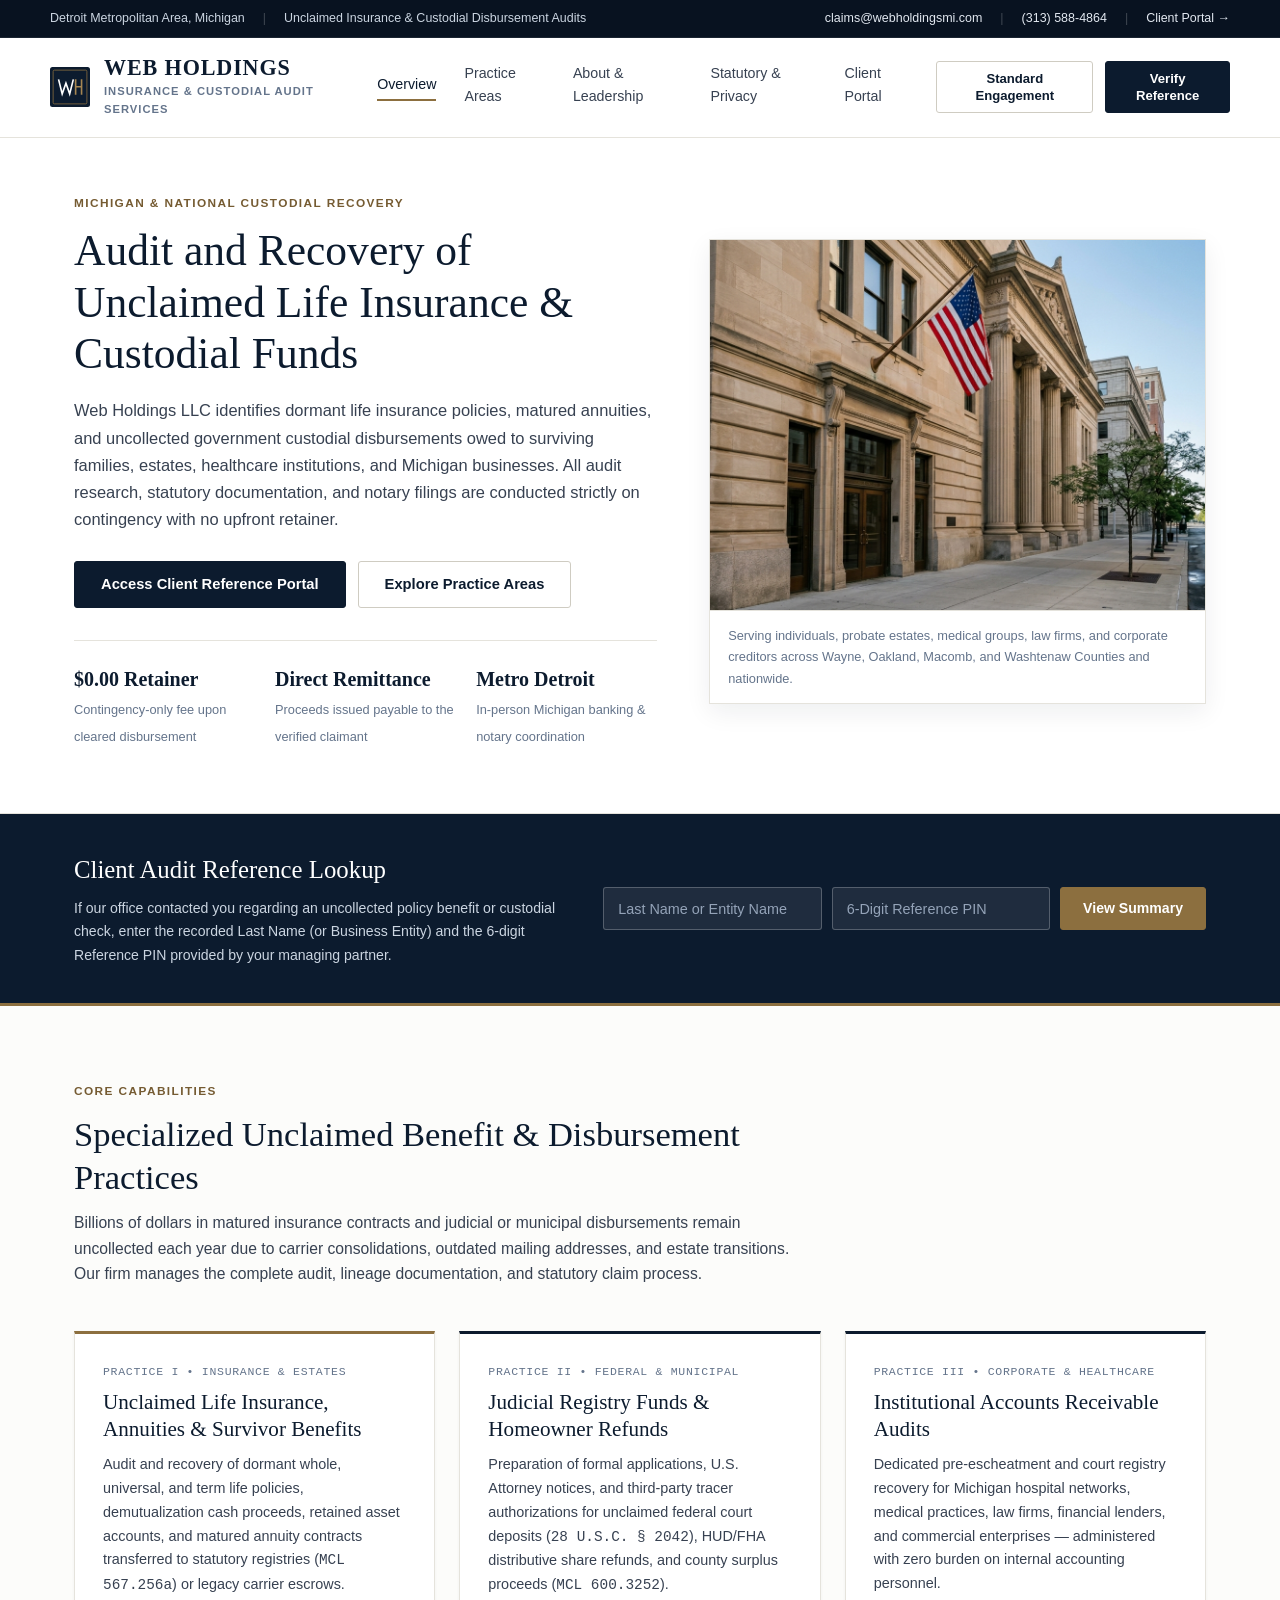
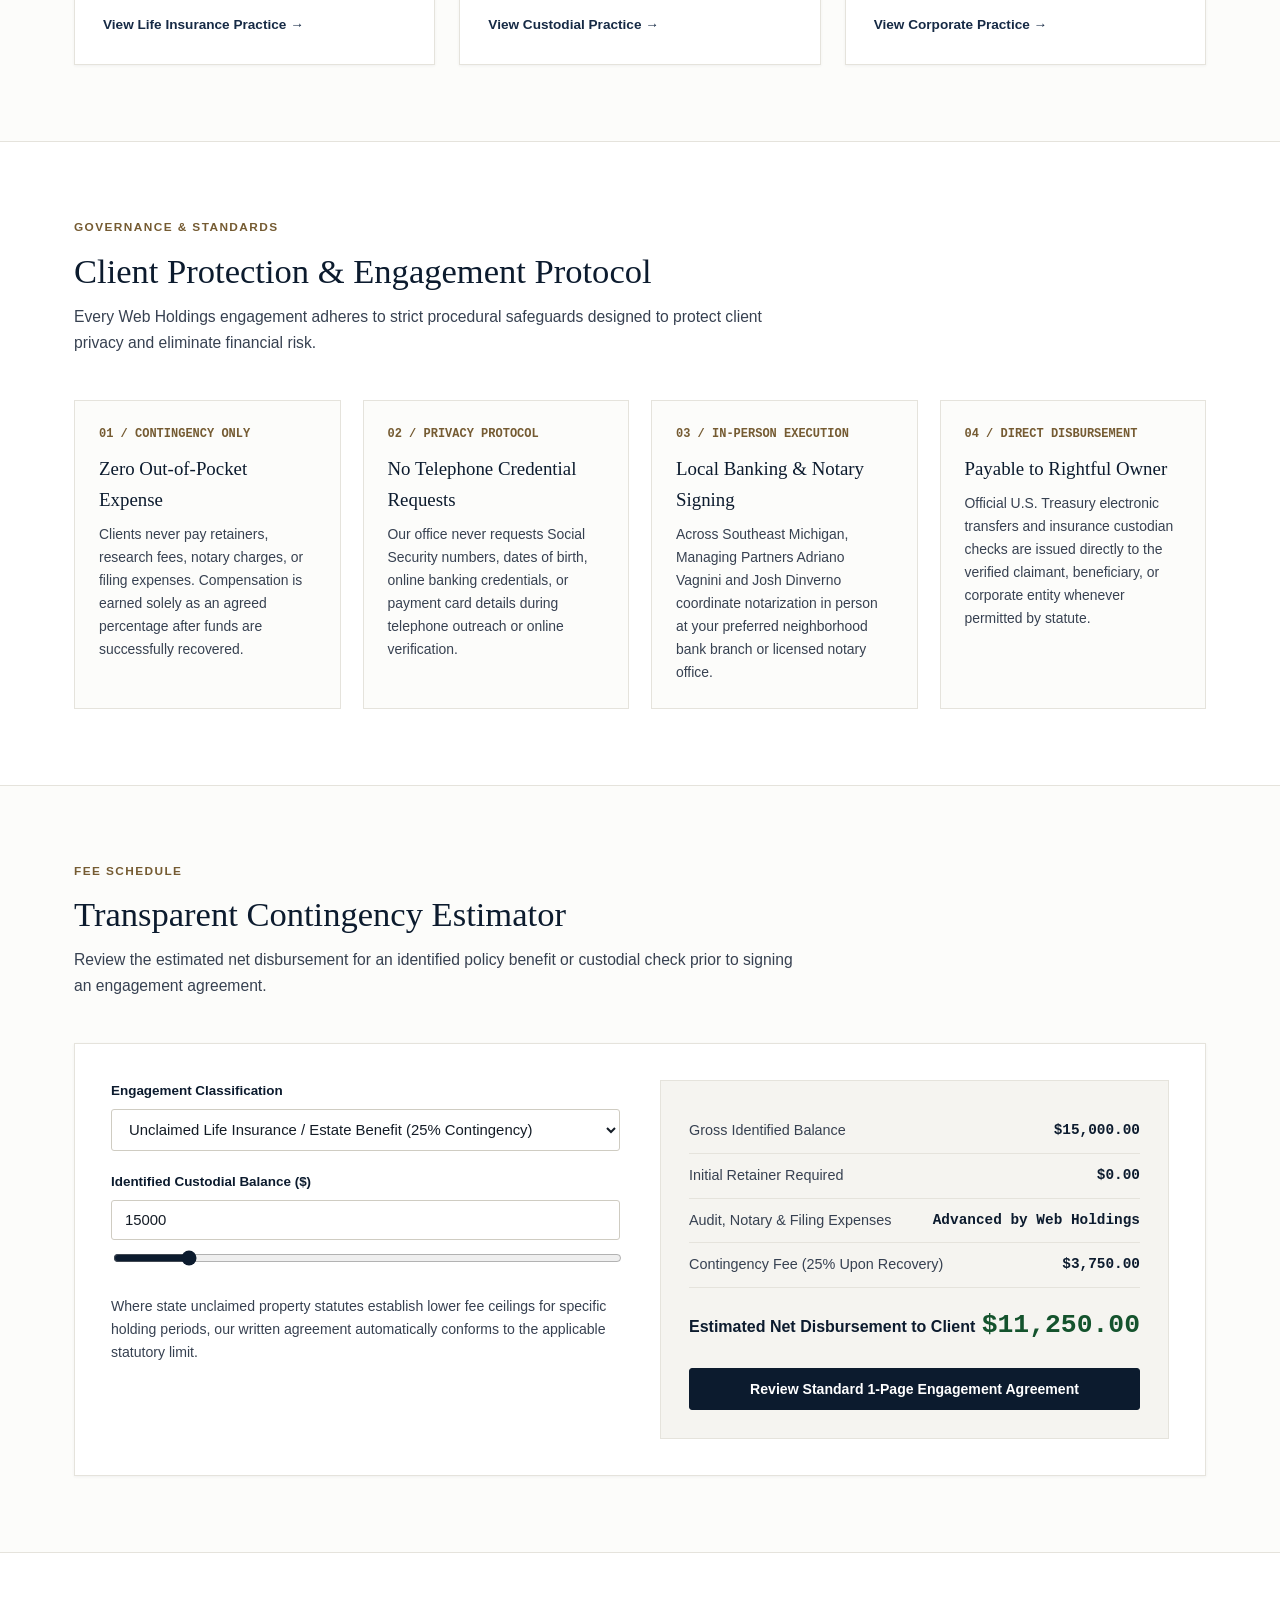
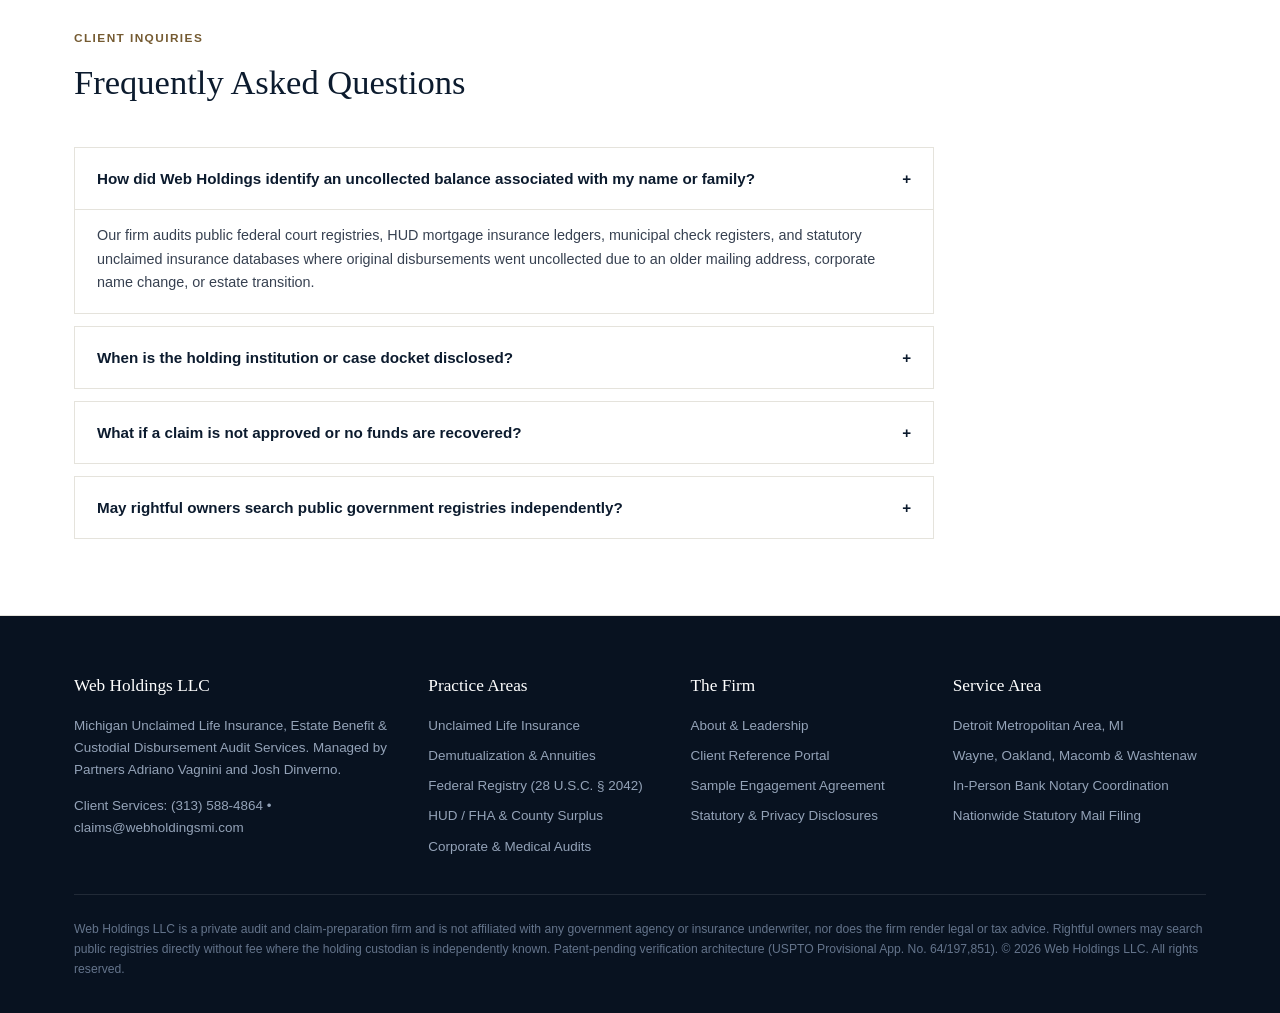
==== commit 949ba4cf: "Publish index.html" ====
--- a/index.html
+++ b/index.html
@@ -29,9 +29,11 @@
         <span>Unclaimed Insurance &amp; Custodial Disbursement Audits</span>
       </div>
       <div class="utility-right">
-        <a href="tel:3135884864" class="utility-link">Client Services: (313) 588-4864</a>
+        <a href="mailto:claims@webholdingsmi.com" class="utility-link">claims@webholdingsmi.com</a>
         <span class="utility-sep">|</span>
-        <a href="portal.html" class="utility-link">Client Reference Portal &rarr;</a>
+        <a href="tel:3135884864" class="utility-link">(313) 588-4864</a>
+        <span class="utility-sep">|</span>
+        <a href="portal.html" class="utility-link">Client Portal &rarr;</a>
       </div>
     </div>
   </div>
@@ -470,7 +472,10 @@
             Michigan Unclaimed Life Insurance, Estate Benefit &amp; Custodial Disbursement Audit Services. Managed by
             Partners Adriano Vagnini and Josh Dinverno.
           </p>
-          <p>Client Services: <a href="tel:3135884864">(313) 588-4864</a></p>
+          <p>
+            Client Services: <a href="tel:3135884864">(313) 588-4864</a> &bull;
+            <a href="mailto:claims@webholdingsmi.com">claims@webholdingsmi.com</a>
+          </p>
         </div>
 
         <div>
--- a/styles.css
+++ b/styles.css
@@ -1,39 +1,31 @@
 :root {
-  --navy-950: #07111f;
-  --navy-900: #0a1628;
-  --navy-800: #11223d;
-  --navy-700: #1b3358;
-  --ivory-50: #faf8f5;
-  --ivory-100: #f3efe8;
-  --ivory-200: #e6dfd3;
-  --ivory-300: #d5cbb8;
-  --gold-600: #9a732c;
-  --gold-500: #b68d40;
-  --gold-400: #cfa95e;
-  --gold-100: #f7f0e0;
-  --emerald-900: #064e3b;
-  --emerald-800: #124a28;
-  --emerald-700: #15803d;
-  --emerald-100: #e8f5ee;
-  --emerald-50: #ecfdf5;
-  --ink-900: #141d29;
-  --ink-700: #344054;
-  --ink-500: #5c687a;
+  --navy-950: #081220;
+  --navy-900: #0c1b2e;
+  --navy-800: #162a45;
+  --navy-700: #233e63;
+  --stone-50: #fcfcfa;
+  --stone-100: #f5f4f0;
+  --stone-200: #e5e3dc;
+  --stone-300: #cfccc2;
+  --bronze-700: #755b32;
+  --bronze-600: #8c6f3f;
+  --bronze-500: #a68652;
+  --ink-900: #141c26;
+  --ink-700: #374151;
+  --ink-500: #64748b;
   --white: #ffffff;
-  --danger-700: #991b1b;
-  --danger-100: #fee2e2;
-  --danger-50: #fef2f2;
+  --green-800: #14532d;
+  --green-50: #f0fdf4;
+  --red-800: #991b1b;
+  --red-50: #fef2f2;
 
   --font-serif: Georgia, "Times New Roman", Times, serif;
-  --font-sans: -apple-system, BlinkMacSystemFont, "Segoe UI", Roboto, "Helvetica Neue", Arial, sans-serif;
+  --font-sans: -apple-system, BlinkMacSystemFont, "Segoe UI", Inter, Roboto, "Helvetica Neue", Arial, sans-serif;
   --font-mono: "SFMono-Regular", Consolas, "Liberation Mono", Menlo, monospace;
 
-  --shadow-sm: 0 2px 8px rgba(10, 22, 40, 0.05);
-  --shadow-md: 0 12px 32px rgba(10, 22, 40, 0.09);
-  --shadow-lg: 0 24px 56px rgba(10, 22, 40, 0.16);
-  --radius-sm: 6px;
-  --radius-md: 12px;
-  --radius-lg: 16px;
+  --border-hairline: 1px solid var(--stone-200);
+  --shadow-subtle: 0 1px 3px rgba(12, 27, 46, 0.05);
+  --shadow-card: 0 8px 24px rgba(12, 27, 46, 0.07);
 }
 
 *,
@@ -50,9 +42,9 @@
 body {
   margin: 0;
   font-family: var(--font-sans);
-  background-color: var(--ivory-50);
+  background-color: var(--stone-50);
   color: var(--ink-900);
-  line-height: 1.62;
+  line-height: 1.65;
   -webkit-font-smoothing: antialiased;
 }
 
@@ -68,7 +60,7 @@
 
 .container {
   width: 100%;
-  max-width: 1240px;
+  max-width: 1180px;
   margin: 0 auto;
   padding: 0 24px;
 }
@@ -79,19 +71,6 @@
 
 .w-full {
   width: 100%;
-}
-
-.text-emerald {
-  color: #15803d !important;
-}
-
-.text-emerald-bright {
-  color: #4ade80 !important;
-}
-
-.eyebrow-dark {
-  background: rgba(182, 141, 64, 0.18);
-  color: #cfa95e;
 }
 
 .hp-trap {
@@ -104,78 +83,76 @@
   pointer-events: none;
 }
 
-/* Anti-Scam Safety Top Bar */
-.safety-banner {
-  background: var(--emerald-900);
-  color: #ecfdf5;
-  border-bottom: 2px solid #10b981;
-  font-size: 0.82rem;
-  font-weight: 600;
-}
-
-.safety-banner-inner {
+/* Institutional Utility Top Bar */
+.utility-bar {
+  background: var(--navy-950);
+  color: #cbd5e1;
+  font-size: 0.78rem;
+  border-bottom: 1px solid rgba(255, 255, 255, 0.08);
+}
+
+.utility-inner {
   display: flex;
   justify-content: space-between;
   align-items: center;
-  padding: 10px 0;
+  padding: 8px 0;
   gap: 16px;
   flex-wrap: wrap;
 }
 
-.safety-badge {
-  display: inline-flex;
-  align-items: center;
-  gap: 8px;
-}
-
-.safety-dot {
-  width: 8px;
-  height: 8px;
-  border-radius: 50%;
-  background: #34d399;
-  box-shadow: 0 0 0 3px rgba(52, 211, 153, 0.25);
-}
-
-.safety-phone {
-  color: #ffffff;
-  font-weight: 700;
-  background: rgba(255, 255, 255, 0.12);
-  padding: 4px 12px;
-  border-radius: 999px;
-  border: 1px solid rgba(255, 255, 255, 0.22);
-}
-
-.safety-phone:hover {
-  background: rgba(255, 255, 255, 0.2);
-}
-
-/* Sticky Header */
+.utility-left {
+  display: flex;
+  align-items: center;
+  gap: 18px;
+  flex-wrap: wrap;
+}
+
+.utility-sep {
+  color: rgba(255, 255, 255, 0.22);
+}
+
+.utility-right {
+  display: flex;
+  align-items: center;
+  gap: 18px;
+}
+
+.utility-link {
+  color: #e2e8f0;
+  font-weight: 500;
+}
+
+.utility-link:hover {
+  color: var(--white);
+  text-decoration: underline;
+}
+
+/* Main Corporate Header */
 .site-header {
   position: sticky;
   top: 0;
   z-index: 100;
-  background: rgba(250, 248, 245, 0.96);
-  backdrop-filter: blur(12px);
-  border-bottom: 1px solid var(--ivory-200);
+  background: rgba(255, 255, 255, 0.98);
+  border-bottom: var(--border-hairline);
 }
 
 .header-inner {
   display: flex;
   align-items: center;
   justify-content: space-between;
-  padding: 14px 0;
-  gap: 20px;
+  padding: 18px 0;
+  gap: 24px;
 }
 
 .brand {
   display: flex;
   align-items: center;
-  gap: 13px;
-}
-
-.brand-seal {
-  width: 44px;
-  height: 44px;
+  gap: 14px;
+}
+
+.brand-mark {
+  width: 40px;
+  height: 40px;
   flex-shrink: 0;
 }
 
@@ -186,1093 +163,749 @@
 
 .brand-name {
   font-family: var(--font-serif);
-  font-size: 1.45rem;
+  font-size: 1.38rem;
   font-weight: 700;
-  letter-spacing: 0.05em;
-  color: var(--navy-900);
-  line-height: 1.08;
+  letter-spacing: 0.04em;
+  color: var(--navy-900);
+  line-height: 1.1;
   text-transform: uppercase;
 }
 
-.brand-tagline {
-  font-size: 0.71rem;
+.brand-sub {
+  font-size: 0.7rem;
+  letter-spacing: 0.09em;
   text-transform: uppercase;
-  letter-spacing: 0.08em;
-  color: var(--gold-600);
-  font-weight: 700;
+  color: var(--ink-500);
+  font-weight: 600;
   margin-top: 2px;
 }
 
 .main-nav {
   display: flex;
   align-items: center;
-  gap: 22px;
+  gap: 28px;
 }
 
 .main-nav a {
   font-size: 0.89rem;
-  font-weight: 600;
+  font-weight: 500;
   color: var(--ink-700);
-  transition: color 0.18s ease;
-}
-
-.main-nav a:hover {
-  color: var(--navy-900);
+  padding-bottom: 2px;
+  border-bottom: 2px solid transparent;
+  transition: color 0.15s ease, border-color 0.15s ease;
+}
+
+.main-nav a:hover,
+.main-nav a.active {
+  color: var(--navy-900);
+  border-bottom-color: var(--bronze-600);
 }
 
 .header-actions {
   display: flex;
   align-items: center;
-  gap: 10px;
+  gap: 12px;
 }
 
 .mobile-menu-btn {
   display: none;
-  background: transparent;
-  border: 1px solid var(--ivory-300);
-  border-radius: var(--radius-sm);
-  padding: 8px 11px;
-  color: var(--navy-900);
-  font-weight: 700;
+  background: var(--white);
+  border: 1px solid var(--stone-300);
+  padding: 8px 12px;
+  font-size: 0.84rem;
+  font-weight: 600;
+  color: var(--navy-900);
+  border-radius: 3px;
   cursor: pointer;
 }
 
-/* Buttons */
+/* Restrained Institutional Buttons */
 .btn {
   display: inline-flex;
   align-items: center;
   justify-content: center;
-  gap: 8px;
-  padding: 12px 20px;
+  padding: 11px 22px;
   font-family: var(--font-sans);
-  font-size: 0.9rem;
-  font-weight: 700;
-  border-radius: var(--radius-sm);
+  font-size: 0.88rem;
+  font-weight: 600;
+  border-radius: 3px;
+  border: 1px solid transparent;
   cursor: pointer;
-  transition: all 0.18s ease;
-  border: 1px solid transparent;
+  transition: background-color 0.15s ease, border-color 0.15s ease, color 0.15s ease;
   text-align: center;
-  line-height: 1.25;
+  line-height: 1.3;
 }
 
 .btn-sm {
-  padding: 9px 15px;
+  padding: 8px 16px;
   font-size: 0.82rem;
 }
 
 .btn-lg {
-  padding: 14px 26px;
-  font-size: 0.95rem;
-}
-
-.btn-primary {
+  padding: 13px 26px;
+  font-size: 0.92rem;
+}
+
+.btn-navy {
   background: var(--navy-900);
   color: var(--white);
   border-color: var(--navy-900);
 }
 
-.btn-primary:hover {
+.btn-navy:hover {
   background: var(--navy-800);
 }
 
-.btn-emerald {
-  background: var(--emerald-700);
+.btn-bronze {
+  background: var(--bronze-600);
   color: var(--white);
-  border-color: var(--emerald-700);
-  box-shadow: 0 4px 14px rgba(21, 128, 61, 0.25);
-}
-
-.btn-emerald:hover {
-  background: var(--emerald-800);
-}
-
-.btn-gold {
-  background: linear-gradient(135deg, #b68d40 0%, #9a732c 100%);
-  color: var(--white);
-  border-color: #9a732c;
-}
-
-.btn-gold:hover {
-  filter: brightness(1.06);
+  border-color: var(--bronze-600);
+}
+
+.btn-bronze:hover {
+  background: var(--bronze-700);
 }
 
 .btn-outline {
   background: var(--white);
   color: var(--navy-900);
-  border-color: var(--ivory-300);
+  border-color: var(--stone-300);
 }
 
 .btn-outline:hover {
   border-color: var(--navy-900);
-  background: var(--ivory-100);
-}
-
-.btn-outline-light {
+  background: var(--stone-100);
+}
+
+/* Home Hero */
+.hero-institutional {
+  background: var(--white);
+  border-bottom: var(--border-hairline);
+  padding: 56px 0 64px;
+}
+
+.hero-split {
+  display: grid;
+  grid-template-columns: 1.08fr 0.92fr;
+  gap: 52px;
+  align-items: center;
+}
+
+.section-kicker {
+  font-size: 0.74rem;
+  font-weight: 700;
+  text-transform: uppercase;
+  letter-spacing: 0.12em;
+  color: var(--bronze-700);
+  margin-bottom: 12px;
+  display: block;
+}
+
+.hero-institutional h1 {
+  font-family: var(--font-serif);
+  font-size: clamp(2.1rem, 3.4vw, 2.95rem);
+  font-weight: 400;
+  color: var(--navy-900);
+  line-height: 1.18;
+  margin: 0 0 18px;
+}
+
+.hero-body {
+  font-size: 1.03rem;
+  color: var(--ink-700);
+  margin: 0 0 28px;
+  max-width: 580px;
+}
+
+.hero-actions {
+  display: flex;
+  flex-wrap: wrap;
+  gap: 12px;
+  margin-bottom: 32px;
+}
+
+.hero-facts {
+  display: grid;
+  grid-template-columns: repeat(3, 1fr);
+  gap: 20px;
+  padding-top: 22px;
+  border-top: var(--border-hairline);
+}
+
+.hero-fact strong {
+  display: block;
+  font-family: var(--font-serif);
+  font-size: 1.25rem;
+  color: var(--navy-900);
+  font-weight: 700;
+}
+
+.hero-fact span {
+  font-size: 0.8rem;
+  color: var(--ink-500);
+}
+
+.hero-image-panel {
+  border: var(--border-hairline);
+  background: var(--stone-100);
+  box-shadow: var(--shadow-card);
+}
+
+.hero-image-panel img {
+  width: 100%;
+  height: 370px;
+  object-fit: cover;
+}
+
+.hero-image-caption {
+  padding: 14px 18px;
+  font-size: 0.8rem;
+  color: var(--ink-500);
+  background: var(--white);
+  border-top: var(--border-hairline);
+}
+
+/* Quiet Bank-Grade Reference Lookup Strip / Portal Box */
+.lookup-band {
+  background: var(--navy-900);
+  color: var(--white);
+  padding: 36px 0;
+  border-bottom: 3px solid var(--bronze-600);
+}
+
+.lookup-band-grid {
+  display: grid;
+  grid-template-columns: 0.9fr 1.1fr;
+  gap: 36px;
+  align-items: center;
+}
+
+.lookup-band h2 {
+  font-family: var(--font-serif);
+  font-size: 1.55rem;
+  font-weight: 400;
+  margin: 0 0 6px;
+  color: var(--white);
+}
+
+.lookup-band p {
+  margin: 0;
+  font-size: 0.88rem;
+  color: #cbd5e1;
+}
+
+.lookup-form-inline {
+  display: grid;
+  grid-template-columns: 1fr 1fr auto;
+  gap: 10px;
+}
+
+.input-clean {
+  width: 100%;
+  padding: 11px 14px;
+  border: 1px solid rgba(255, 255, 255, 0.24);
   background: rgba(255, 255, 255, 0.08);
   color: var(--white);
-  border-color: rgba(255, 255, 255, 0.28);
-}
-
-.btn-outline-light:hover {
-  background: rgba(255, 255, 255, 0.16);
-}
-
-/* Hero + Above-the-Fold Speakerphone Verification */
-.hero {
-  padding: 46px 0 60px;
-  background: linear-gradient(180deg, var(--ivory-50) 0%, var(--ivory-100) 100%);
-  border-bottom: 1px solid var(--ivory-200);
-}
-
-.hero-grid {
-  display: grid;
-  grid-template-columns: 1.05fr 0.95fr;
-  gap: 40px;
-  align-items: start;
-}
-
-.eyebrow {
-  display: inline-flex;
-  align-items: center;
-  gap: 8px;
-  font-size: 0.75rem;
-  font-weight: 700;
-  text-transform: uppercase;
-  letter-spacing: 0.1em;
-  color: var(--navy-800);
-  background: var(--white);
-  border: 1px solid var(--ivory-300);
-  padding: 6px 13px;
-  border-radius: 999px;
+  border-radius: 3px;
+  font-family: var(--font-sans);
+  font-size: 0.9rem;
+}
+
+.input-clean::placeholder {
+  color: #94a3b8;
+}
+
+.input-clean:focus {
+  outline: none;
+  border-color: var(--bronze-500);
+  background: rgba(255, 255, 255, 0.13);
+}
+
+.statement-drawer {
+  margin-top: 22px;
+  background: var(--white);
+  color: var(--ink-900);
+  border: 1px solid var(--stone-300);
+  padding: 24px 28px;
+  border-radius: 3px;
+}
+
+.statement-head {
+  display: flex;
+  justify-content: space-between;
+  align-items: baseline;
+  border-bottom: 1.5px solid var(--navy-900);
+  padding-bottom: 10px;
   margin-bottom: 16px;
-}
-
-.hero h1 {
-  font-family: var(--font-serif);
-  font-size: clamp(2.15rem, 3.6vw, 3.1rem);
-  font-weight: 700;
-  line-height: 1.13;
-  color: var(--navy-900);
-  margin: 0 0 16px;
-}
-
-.hero h1 span {
-  color: var(--emerald-800);
-}
-
-.hero-lead {
-  font-size: 1.03rem;
-  color: var(--ink-700);
-  margin: 0 0 22px;
-}
-
-.call-disarm-callout {
-  background: var(--white);
-  border: 1.5px solid #86efac;
-  border-left: 5px solid var(--emerald-700);
-  border-radius: var(--radius-md);
-  padding: 18px 20px;
-  margin-bottom: 24px;
-  box-shadow: var(--shadow-sm);
-}
-
-.call-disarm-title {
-  font-size: 0.95rem;
-  font-weight: 800;
-  color: var(--emerald-900);
-  margin: 0 0 8px;
-}
-
-.call-disarm-list {
+  gap: 12px;
+  flex-wrap: wrap;
+}
+
+.statement-title {
+  font-family: var(--font-serif);
+  font-size: 1.2rem;
+  color: var(--navy-900);
   margin: 0;
-  padding-left: 18px;
-  font-size: 0.88rem;
-  color: var(--ink-700);
-  display: grid;
-  gap: 5px;
-}
-
-.hero-cta-row {
-  display: flex;
-  flex-wrap: wrap;
-  gap: 12px;
-}
-
-/* Above-the-Fold Speakerphone Vault Card */
-.live-vault-card {
-  background: var(--navy-900);
-  color: var(--white);
-  border-radius: var(--radius-lg);
-  padding: 28px;
-  box-shadow: var(--shadow-lg);
-  border-top: 4px solid #10b981;
-}
-
-.vault-kicker {
+}
+
+.statement-ref {
   font-family: var(--font-mono);
-  font-size: 0.72rem;
-  color: #6ee7b7;
-  text-transform: uppercase;
-  letter-spacing: 0.08em;
-  font-weight: 700;
-}
-
-.vault-heading {
-  font-family: var(--font-serif);
-  font-size: 1.55rem;
-  margin: 4px 0 8px;
-  color: var(--white);
-  line-height: 1.2;
-}
-
-.vault-sub {
-  font-size: 0.86rem;
-  color: #cbd5e1;
-  margin: 0 0 16px;
-}
-
-.vault-inputs-stack {
-  display: grid;
-  grid-template-columns: 1fr 1fr;
-  gap: 10px;
-  margin-bottom: 10px;
-}
-
-.vault-input {
-  width: 100%;
-  padding: 12px 14px;
-  border-radius: var(--radius-sm);
-  border: 1px solid rgba(255, 255, 255, 0.28);
-  background: rgba(255, 255, 255, 0.1);
-  color: var(--white);
-  font-family: var(--font-sans);
-  font-size: 0.94rem;
-  font-weight: 600;
-}
-
-.vault-input::placeholder {
-  color: #94a3b8;
-  font-weight: 400;
-}
-
-.vault-input:focus {
-  outline: none;
-  border-color: #34d399;
-  background: rgba(255, 255, 255, 0.15);
-}
-
-.sample-codes {
-  display: flex;
-  flex-wrap: wrap;
-  align-items: center;
-  gap: 8px;
-  margin: 10px 0 16px;
   font-size: 0.76rem;
-  color: #94a3b8;
-}
-
-.sample-chip {
-  background: rgba(255, 255, 255, 0.08);
-  color: #fde68a;
-  border: 1px solid rgba(253, 230, 138, 0.35);
-  border-radius: 999px;
-  padding: 4px 10px;
-  font-family: var(--font-mono);
-  font-size: 0.73rem;
-  cursor: pointer;
-}
-
-.sample-chip:hover {
-  background: rgba(255, 255, 255, 0.16);
-}
-
-.certificate-panel {
-  background: var(--ivory-50);
-  color: var(--ink-900);
-  border-radius: var(--radius-md);
-  padding: 20px 22px;
-  border: 1px solid var(--ivory-300);
-}
-
-.cert-header {
-  display: flex;
-  justify-content: space-between;
-  align-items: flex-start;
-  gap: 10px;
-  padding-bottom: 10px;
-  border-bottom: 2px solid var(--navy-900);
-  margin-bottom: 12px;
-}
-
-.cert-kicker {
-  font-family: var(--font-mono);
-  font-size: 0.7rem;
-  color: var(--gold-600);
-  text-transform: uppercase;
-  font-weight: 700;
-}
-
-.cert-title {
-  font-family: var(--font-serif);
-  font-size: 1.18rem;
-  font-weight: 700;
-  color: var(--navy-900);
-  margin: 2px 0 0;
-}
-
-.cert-badge {
-  background: var(--emerald-100);
-  color: var(--emerald-800);
-  border: 1px solid rgba(21, 128, 61, 0.35);
-  font-family: var(--font-mono);
-  font-size: 0.69rem;
-  font-weight: 800;
-  padding: 3px 9px;
-  border-radius: 999px;
-  white-space: nowrap;
-}
-
-.cert-amount-highlight {
-  background: var(--emerald-100);
-  border: 1px solid rgba(21, 128, 61, 0.3);
-  border-radius: var(--radius-sm);
-  padding: 10px 14px;
-  display: flex;
-  justify-content: space-between;
-  align-items: center;
-  margin-bottom: 12px;
-}
-
-.cert-amount-label {
-  font-size: 0.78rem;
-  font-weight: 800;
-  color: var(--emerald-800);
-  text-transform: uppercase;
-}
-
-.cert-amount-number {
-  font-family: var(--font-mono);
-  font-size: 1.35rem;
-  font-weight: 800;
-  color: var(--emerald-800);
-}
-
-.cert-rows {
-  display: grid;
-  gap: 7px;
-  font-size: 0.84rem;
-  margin-bottom: 12px;
-}
-
-.cert-row {
-  display: flex;
-  justify-content: space-between;
-  gap: 12px;
-  padding-bottom: 6px;
-  border-bottom: 1px dashed var(--ivory-300);
-}
-
-.cert-row-label {
   color: var(--ink-500);
 }
 
-.cert-row-val {
-  font-weight: 700;
-  color: var(--navy-900);
-  text-align: right;
-}
-
-.cert-actions {
-  display: flex;
-  flex-wrap: wrap;
-  gap: 8px;
-}
-
-.cert-error {
-  background: var(--danger-50);
-  color: var(--danger-700);
-  border: 1px solid #fecaca;
-  padding: 10px 12px;
-  border-radius: var(--radius-sm);
-  font-size: 0.83rem;
-  margin-bottom: 10px;
-}
-
-/* Anti-Scam Comparison Table Section */
-.section {
-  padding: 74px 0;
-}
-
-.section-alt {
-  background: var(--ivory-100);
-  border-top: 1px solid var(--ivory-200);
-  border-bottom: 1px solid var(--ivory-200);
-}
-
-.section-dark {
-  background: var(--navy-900);
-  color: var(--white);
-}
-
-.section-header {
-  max-width: 780px;
-  margin: 0 auto 44px;
-  text-align: center;
-}
-
-.section-header h2 {
-  font-family: var(--font-serif);
-  font-size: clamp(1.85rem, 3vw, 2.55rem);
-  color: var(--navy-900);
-  margin: 0 0 12px;
-  line-height: 1.18;
-}
-
-.section-dark .section-header h2 {
-  color: var(--white);
-}
-
-.section-header p {
-  font-size: 1rem;
-  color: var(--ink-700);
-  margin: 0;
-}
-
-.section-dark .section-header p {
-  color: #cbd5e1;
-}
-
-.scam-compare-grid {
-  display: grid;
-  grid-template-columns: 1fr 1fr;
-  gap: 28px;
-  margin-bottom: 32px;
-}
-
-.scam-col-bad {
-  background: var(--white);
-  border: 1.5px solid #fecaca;
-  border-top: 5px solid #dc2626;
-  border-radius: var(--radius-md);
-  padding: 28px 30px;
-  box-shadow: var(--shadow-sm);
-}
-
-.scam-col-good {
-  background: var(--white);
-  border: 2px solid #86efac;
-  border-top: 5px solid var(--emerald-700);
-  border-radius: var(--radius-md);
-  padding: 28px 30px;
-  box-shadow: var(--shadow-md);
-}
-
-.scam-col-title {
-  font-family: var(--font-serif);
-  font-size: 1.45rem;
-  margin: 0 0 16px;
-  color: var(--navy-900);
-}
-
-.compare-list {
-  list-style: none;
-  padding: 0;
-  margin: 0;
-  display: grid;
-  gap: 14px;
-  font-size: 0.92rem;
-}
-
-.compare-list li {
-  display: flex;
-  gap: 11px;
-  align-items: flex-start;
-}
-
-.x-badge {
-  display: inline-flex;
-  align-items: center;
-  justify-content: center;
-  width: 22px;
-  height: 22px;
-  border-radius: 50%;
-  background: var(--danger-100);
-  color: var(--danger-700);
-  font-weight: 800;
-  font-size: 0.78rem;
-  flex-shrink: 0;
-  margin-top: 2px;
-}
-
-.check-badge {
-  display: inline-flex;
-  align-items: center;
-  justify-content: center;
-  width: 22px;
-  height: 22px;
-  border-radius: 50%;
-  background: var(--emerald-100);
-  color: var(--emerald-700);
-  font-size: 0.78rem;
-  font-weight: 800;
-  flex-shrink: 0;
-  margin-top: 2px;
-}
-
-.bank-meetup-banner {
-  background: var(--navy-900);
-  color: var(--white);
-  border-radius: var(--radius-md);
-  padding: 26px 32px;
-  display: flex;
-  justify-content: space-between;
-  align-items: center;
-  gap: 24px;
-  flex-wrap: wrap;
-  border-left: 5px solid var(--gold-500);
-}
-
-.bank-meetup-banner h3 {
-  font-family: var(--font-serif);
-  font-size: 1.45rem;
-  margin: 0 0 6px;
-}
-
-.bank-meetup-banner p {
-  margin: 0;
-  font-size: 0.92rem;
-  color: #cbd5e1;
-  max-width: 760px;
-}
-
-/* Official .GOV Verification Grid */
-.gov-grid {
-  display: grid;
-  grid-template-columns: repeat(4, 1fr);
-  gap: 20px;
-}
-
-.gov-card {
-  background: var(--white);
-  border: 1px solid var(--ivory-300);
-  border-radius: var(--radius-md);
-  padding: 22px;
-  box-shadow: var(--shadow-sm);
-  display: flex;
-  flex-direction: column;
-  justify-content: space-between;
-}
-
-.gov-domain {
-  font-family: var(--font-mono);
-  font-size: 0.73rem;
-  font-weight: 700;
-  color: var(--emerald-800);
-  background: var(--emerald-100);
-  padding: 3px 9px;
-  border-radius: 4px;
-  display: inline-block;
-  margin-bottom: 10px;
-}
-
-.gov-card h3 {
-  font-family: var(--font-serif);
-  font-size: 1.2rem;
-  margin: 0 0 8px;
-  color: var(--navy-900);
-}
-
-.gov-card p {
-  font-size: 0.86rem;
-  color: var(--ink-700);
-  margin: 0 0 14px;
-}
-
-.gov-link {
-  font-size: 0.83rem;
-  font-weight: 700;
-  color: var(--navy-800);
-  text-decoration: underline;
-}
-
-/* Life Insurance & 4 Divisions */
-.divisions-grid {
-  display: grid;
-  grid-template-columns: repeat(2, 1fr);
-  gap: 24px;
-}
-
-.division-box {
-  background: var(--white);
-  border: 1px solid var(--ivory-200);
-  border-radius: var(--radius-md);
-  padding: 28px 30px;
-  box-shadow: var(--shadow-sm);
-}
-
-.division-top {
-  display: flex;
-  justify-content: space-between;
-  align-items: center;
-  gap: 12px;
-  margin-bottom: 12px;
-}
-
-.division-code {
-  font-family: var(--font-mono);
-  font-size: 0.74rem;
-  background: var(--ivory-100);
-  color: var(--navy-800);
-  padding: 4px 10px;
-  border-radius: 4px;
-  font-weight: 700;
-  border: 1px solid var(--ivory-300);
-}
-
-.division-tag {
-  font-size: 0.74rem;
-  font-weight: 700;
-  color: var(--emerald-700);
-  text-transform: uppercase;
-}
-
-.division-box h3 {
-  font-family: var(--font-serif);
-  font-size: 1.45rem;
-  color: var(--navy-900);
-  margin: 0 0 10px;
-}
-
-.division-box p {
-  color: var(--ink-700);
-  font-size: 0.91rem;
-  margin: 0 0 14px;
-}
-
-.division-bullets {
-  margin: 0;
-  padding-left: 18px;
-  font-size: 0.86rem;
-  color: var(--ink-700);
-  display: grid;
-  gap: 5px;
-}
-
-/* 4-Step Protocol */
-.steps-grid {
-  display: grid;
-  grid-template-columns: repeat(4, 1fr);
-  gap: 20px;
-}
-
-.step-card {
-  background: rgba(255, 255, 255, 0.05);
-  border: 1px solid rgba(255, 255, 255, 0.14);
-  border-radius: var(--radius-md);
-  padding: 26px 22px;
-}
-
-.step-number {
-  font-family: var(--font-serif);
-  font-size: 2.3rem;
-  font-weight: 700;
-  color: var(--gold-400);
-  line-height: 1;
-  margin-bottom: 12px;
-}
-
-.step-stage-pill {
-  display: inline-block;
-  font-family: var(--font-mono);
-  font-size: 0.7rem;
-  color: #86efac;
-  background: rgba(34, 197, 94, 0.15);
-  border: 1px solid rgba(134, 239, 172, 0.3);
-  padding: 3px 8px;
-  border-radius: 4px;
-  margin-bottom: 10px;
-}
-
-.step-card h3 {
-  font-family: var(--font-serif);
-  font-size: 1.3rem;
-  color: var(--white);
-  margin: 0 0 8px;
-}
-
-.step-card p {
-  font-size: 0.87rem;
-  color: #cbd5e1;
-  margin: 0;
-}
-
-/* Payout Calculator */
-.calc-wrapper {
-  background: var(--white);
-  border: 1px solid var(--ivory-300);
-  border-radius: var(--radius-lg);
-  padding: 36px;
-  box-shadow: var(--shadow-md);
-  display: grid;
-  grid-template-columns: 1.05fr 0.95fr;
-  gap: 36px;
-  align-items: center;
-}
-
-.calc-field {
-  margin-bottom: 20px;
-}
-
-.calc-field label {
+.statement-grid {
+  display: grid;
+  grid-template-columns: repeat(3, 1fr);
+  gap: 16px;
+  margin-bottom: 18px;
+}
+
+.statement-cell small {
   display: block;
-  font-size: 0.86rem;
-  font-weight: 700;
-  color: var(--navy-900);
-  margin-bottom: 8px;
-}
-
-.calc-select,
-.calc-number-input {
-  width: 100%;
-  padding: 12px 14px;
-  border: 1px solid var(--ivory-300);
-  border-radius: var(--radius-sm);
-  font-family: var(--font-sans);
-  font-size: 0.95rem;
-  color: var(--navy-900);
-  background: var(--ivory-50);
-}
-
-.calc-number-input {
-  font-family: var(--font-mono);
-  font-weight: 700;
-  font-size: 1.15rem;
-}
-
-.calc-range {
-  width: 100%;
-  margin-top: 12px;
-  accent-color: var(--navy-900);
-  cursor: pointer;
-}
-
-.calc-range-labels {
-  display: flex;
-  justify-content: space-between;
-  font-family: var(--font-mono);
-  font-size: 0.74rem;
-  color: var(--ink-500);
-  margin-top: 4px;
-}
-
-.calc-note {
-  font-size: 0.83rem;
-  color: var(--ink-500);
-  margin: 0;
-}
-
-.calc-summary-box {
-  background: var(--navy-900);
-  color: var(--white);
-  border-radius: var(--radius-md);
-  padding: 28px;
-  border-top: 4px solid #10b981;
-}
-
-.calc-net-label {
-  font-size: 0.78rem;
-  text-transform: uppercase;
-  letter-spacing: 0.08em;
-  color: #86efac;
-  font-weight: 700;
-}
-
-.calc-net-amount {
-  font-family: var(--font-mono);
-  font-size: 2.35rem;
-  font-weight: 800;
-  color: #4ade80;
-  margin: 6px 0 16px;
-  line-height: 1.1;
-}
-
-.calc-breakdown {
-  border-top: 1px solid rgba(255, 255, 255, 0.14);
-  padding-top: 14px;
-  display: grid;
-  gap: 9px;
-  font-size: 0.87rem;
-  margin-bottom: 20px;
-}
-
-.calc-line {
-  display: flex;
-  justify-content: space-between;
-  color: #cbd5e1;
-}
-
-.calc-line strong {
-  color: var(--white);
-  font-family: var(--font-mono);
-}
-
-/* Partners + Editorial Office Card */
-.partners-grid {
-  display: grid;
-  grid-template-columns: 1fr 1fr 0.9fr;
-  gap: 24px;
-  align-items: stretch;
-}
-
-.partner-card {
-  background: var(--white);
-  border: 1px solid var(--ivory-300);
-  border-top: 4px solid var(--navy-900);
-  border-radius: var(--radius-md);
-  padding: 26px;
-  box-shadow: var(--shadow-sm);
-}
-
-.partner-role {
-  font-family: var(--font-mono);
   font-size: 0.73rem;
   text-transform: uppercase;
   letter-spacing: 0.06em;
-  color: var(--gold-600);
-  font-weight: 700;
-}
-
-.partner-card h3 {
-  font-family: var(--font-serif);
-  font-size: 1.55rem;
-  margin: 4px 0 10px;
-  color: var(--navy-900);
-}
-
-.partner-card p {
+  color: var(--ink-500);
+  margin-bottom: 3px;
+}
+
+.statement-cell strong {
+  font-size: 0.96rem;
+  color: var(--navy-900);
+}
+
+.statement-cell .amount-strong {
+  font-family: var(--font-mono);
+  font-size: 1.2rem;
+  color: var(--green-800);
+}
+
+.statement-foot {
+  display: flex;
+  justify-content: space-between;
+  align-items: center;
+  gap: 16px;
+  padding-top: 14px;
+  border-top: var(--border-hairline);
+  flex-wrap: wrap;
+  font-size: 0.83rem;
+  color: var(--ink-700);
+}
+
+.statement-error {
+  margin-top: 14px;
+  background: var(--red-50);
+  color: var(--red-800);
+  border: 1px solid #fecaca;
+  padding: 11px 14px;
+  border-radius: 3px;
+  font-size: 0.85rem;
+}
+
+/* Standard Sections */
+.section {
+  padding: 76px 0;
+}
+
+.section-white {
+  background: var(--white);
+  border-top: var(--border-hairline);
+  border-bottom: var(--border-hairline);
+}
+
+.section-intro {
+  max-width: 720px;
+  margin-bottom: 44px;
+}
+
+.section-intro h2 {
+  font-family: var(--font-serif);
+  font-size: clamp(1.75rem, 2.7vw, 2.3rem);
+  font-weight: 400;
+  color: var(--navy-900);
+  margin: 0 0 12px;
+  line-height: 1.22;
+}
+
+.section-intro p {
+  margin: 0;
+  font-size: 0.98rem;
+  color: var(--ink-700);
+}
+
+/* 3-Column Practice Grid */
+.cards-3 {
+  display: grid;
+  grid-template-columns: repeat(3, 1fr);
+  gap: 24px;
+}
+
+.cards-2 {
+  display: grid;
+  grid-template-columns: repeat(2, 1fr);
+  gap: 28px;
+}
+
+.cards-4 {
+  display: grid;
+  grid-template-columns: repeat(4, 1fr);
+  gap: 22px;
+}
+
+.inst-card {
+  background: var(--white);
+  border: var(--border-hairline);
+  border-top: 3px solid var(--navy-900);
+  padding: 28px;
+  box-shadow: var(--shadow-subtle);
+  display: flex;
+  flex-direction: column;
+  justify-content: space-between;
+}
+
+.inst-card-bronze {
+  border-top-color: var(--bronze-600);
+}
+
+.inst-card h3 {
+  font-family: var(--font-serif);
+  font-size: 1.32rem;
+  font-weight: 400;
+  color: var(--navy-900);
+  margin: 0 0 10px;
+  line-height: 1.28;
+}
+
+.inst-card p {
   font-size: 0.9rem;
   color: var(--ink-700);
-  margin: 0 0 14px;
-}
-
-.partner-meta {
-  font-size: 0.83rem;
-  color: var(--navy-900);
+  margin: 0 0 16px;
+}
+
+.inst-meta {
+  font-family: var(--font-mono);
+  font-size: 0.72rem;
+  color: var(--ink-500);
+  text-transform: uppercase;
+  letter-spacing: 0.06em;
+  margin-bottom: 8px;
+  display: block;
+}
+
+.text-link {
+  font-size: 0.85rem;
+  font-weight: 600;
+  color: var(--navy-800);
+  display: inline-flex;
+  align-items: center;
+  gap: 5px;
+}
+
+.text-link:hover {
+  color: var(--bronze-700);
+  text-decoration: underline;
+}
+
+/* Fiduciary Standards Grid */
+.standard-item {
+  padding: 24px;
+  background: var(--stone-50);
+  border: var(--border-hairline);
+}
+
+.standard-num {
+  font-family: var(--font-mono);
+  font-size: 0.75rem;
+  color: var(--bronze-700);
   font-weight: 700;
-}
-
-.office-photo-card {
-  border-radius: var(--radius-md);
-  overflow: hidden;
-  border: 1px solid var(--ivory-300);
+  margin-bottom: 8px;
+  display: block;
+}
+
+.standard-item h3 {
+  font-family: var(--font-serif);
+  font-size: 1.18rem;
+  font-weight: 400;
+  color: var(--navy-900);
+  margin: 0 0 8px;
+}
+
+.standard-item p {
+  margin: 0;
+  font-size: 0.87rem;
+  color: var(--ink-700);
+}
+
+/* Fee Estimator / Institutional Calculator */
+.estimator-grid {
+  display: grid;
+  grid-template-columns: 1fr 1fr;
+  gap: 40px;
+  background: var(--white);
+  border: var(--border-hairline);
+  padding: 36px;
+  box-shadow: var(--shadow-subtle);
+}
+
+.field-block {
+  margin-bottom: 20px;
+}
+
+.field-block label {
+  display: block;
+  font-size: 0.84rem;
+  font-weight: 600;
+  color: var(--navy-900);
+  margin-bottom: 7px;
+}
+
+.select-std,
+.input-std {
+  width: 100%;
+  padding: 11px 13px;
+  border: 1px solid var(--stone-300);
+  border-radius: 3px;
+  font-family: var(--font-sans);
+  font-size: 0.93rem;
+  color: var(--ink-900);
+  background: var(--white);
+}
+
+.select-std:focus,
+.input-std:focus {
+  outline: none;
+  border-color: var(--navy-900);
+}
+
+.range-std {
+  width: 100%;
+  margin-top: 10px;
+  accent-color: var(--navy-900);
+}
+
+.ledger-summary {
+  background: var(--stone-100);
+  border: var(--border-hairline);
+  padding: 28px;
+}
+
+.ledger-row {
+  display: flex;
+  justify-content: space-between;
+  padding: 10px 0;
+  border-bottom: 1px solid var(--stone-200);
+  font-size: 0.9rem;
+  color: var(--ink-700);
+}
+
+.ledger-row strong {
+  font-family: var(--font-mono);
+  color: var(--navy-900);
+}
+
+.ledger-total {
+  display: flex;
+  justify-content: space-between;
+  align-items: baseline;
+  padding: 16px 0 20px;
+}
+
+.ledger-total span {
+  font-weight: 700;
+  color: var(--navy-900);
+}
+
+.ledger-total strong {
+  font-family: var(--font-mono);
+  font-size: 1.65rem;
+  color: var(--green-800);
+}
+
+/* Inner Page Subheader */
+.page-banner {
   background: var(--navy-900);
   color: var(--white);
-  display: flex;
-  flex-direction: column;
-}
-
-.office-photo-card img {
-  width: 100%;
-  height: 195px;
-  object-fit: cover;
-}
-
-.office-photo-body {
-  padding: 18px 20px;
-  font-size: 0.86rem;
+  padding: 48px 0;
+  border-bottom: 3px solid var(--bronze-600);
+}
+
+.page-banner h1 {
+  font-family: var(--font-serif);
+  font-size: clamp(1.9rem, 3vw, 2.6rem);
+  font-weight: 400;
+  margin: 0 0 10px;
+}
+
+.page-banner p {
+  margin: 0;
   color: #cbd5e1;
-}
-
-.office-photo-body strong {
-  color: var(--white);
-  display: block;
-  margin-bottom: 4px;
-  font-size: 0.95rem;
-}
-
-/* Intake Form & FAQ */
-.intake-grid {
-  display: grid;
-  grid-template-columns: 1.1fr 0.9fr;
+  max-width: 720px;
+  font-size: 0.98rem;
+}
+
+/* Portal Page Two-Column */
+.portal-layout {
+  display: grid;
+  grid-template-columns: 1fr 1fr;
   gap: 36px;
   align-items: start;
 }
 
-.intake-card {
-  background: var(--white);
-  border: 1px solid var(--ivory-300);
-  border-radius: var(--radius-lg);
+.panel-box {
+  background: var(--white);
+  border: var(--border-hairline);
+  border-top: 3px solid var(--navy-900);
   padding: 32px;
-  box-shadow: var(--shadow-md);
-}
-
-.form-grid-2 {
+  box-shadow: var(--shadow-subtle);
+}
+
+.panel-box h2 {
+  font-family: var(--font-serif);
+  font-size: 1.45rem;
+  font-weight: 400;
+  margin: 0 0 8px;
+  color: var(--navy-900);
+}
+
+.panel-sub {
+  font-size: 0.88rem;
+  color: var(--ink-700);
+  margin: 0 0 22px;
+}
+
+.form-row-2 {
   display: grid;
   grid-template-columns: 1fr 1fr;
   gap: 14px;
 }
 
-.form-group {
-  margin-bottom: 14px;
-}
-
-.form-group label {
-  display: block;
-  font-size: 0.83rem;
-  font-weight: 700;
-  color: var(--navy-900);
-  margin-bottom: 5px;
-}
-
-.form-control {
-  width: 100%;
-  padding: 11px 13px;
-  border: 1px solid var(--ivory-300);
-  border-radius: var(--radius-sm);
+textarea.input-std {
+  min-height: 84px;
+  resize: vertical;
+}
+
+.notice-confirm {
+  margin-top: 16px;
+  background: var(--green-50);
+  border: 1px solid #bbf7d0;
+  color: var(--green-800);
+  padding: 14px 16px;
+  font-size: 0.88rem;
+  border-radius: 3px;
+}
+
+.sample-hint-row {
+  margin-top: 12px;
+  font-size: 0.8rem;
+  color: var(--ink-500);
+  display: flex;
+  gap: 10px;
+  align-items: center;
+  flex-wrap: wrap;
+}
+
+.link-btn {
+  background: none;
+  border: none;
+  padding: 0;
+  color: var(--navy-800);
+  text-decoration: underline;
+  font-size: 0.8rem;
+  cursor: pointer;
   font-family: var(--font-sans);
-  font-size: 0.92rem;
-  color: var(--ink-900);
-  background: var(--ivory-50);
-}
-
-.form-control:focus {
-  outline: none;
-  border-color: var(--navy-900);
-  background: var(--white);
-}
-
-textarea.form-control {
-  min-height: 82px;
-  resize: vertical;
-}
-
-.intake-success {
-  background: var(--emerald-100);
-  border: 1px solid rgba(21, 128, 61, 0.35);
-  color: var(--emerald-800);
-  padding: 16px 18px;
-  border-radius: var(--radius-sm);
-  margin-top: 14px;
+}
+
+/* Leadership & Editorial Layout */
+.about-split {
+  display: grid;
+  grid-template-columns: 1.1fr 0.9fr;
+  gap: 44px;
+  align-items: center;
+}
+
+.bio-card {
+  background: var(--white);
+  border: var(--border-hairline);
+  border-left: 3px solid var(--navy-900);
+  padding: 28px 30px;
+}
+
+.bio-card h3 {
+  font-family: var(--font-serif);
+  font-size: 1.45rem;
+  font-weight: 400;
+  margin: 4px 0 10px;
+  color: var(--navy-900);
+}
+
+.bio-card p {
+  font-size: 0.91rem;
+  color: var(--ink-700);
+  margin: 0 0 12px;
+}
+
+/* FAQ Clean List */
+.faq-stack {
+  display: grid;
+  gap: 12px;
+  max-width: 860px;
+}
+
+.faq-entry {
+  background: var(--white);
+  border: var(--border-hairline);
+}
+
+.faq-entry summary {
+  list-style: none;
+  padding: 18px 22px;
+  font-weight: 600;
+  color: var(--navy-900);
+  cursor: pointer;
+  display: flex;
+  justify-content: space-between;
+  align-items: center;
+  font-size: 0.95rem;
+}
+
+.faq-entry summary::-webkit-details-marker {
+  display: none;
+}
+
+.faq-body {
+  padding: 0 22px 18px;
   font-size: 0.9rem;
-}
-
-.direct-desk-card {
-  background: var(--navy-900);
-  color: var(--white);
-  border-radius: var(--radius-lg);
-  padding: 30px;
-  border-top: 4px solid var(--gold-500);
-}
-
-.direct-desk-card h3 {
-  font-family: var(--font-serif);
-  font-size: 1.65rem;
-  margin: 4px 0 10px;
-}
-
-.desk-sub {
-  color: #cbd5e1;
-  font-size: 0.91rem;
-  margin: 0;
-}
-
-.desk-contact-list {
-  display: grid;
-  gap: 13px;
-  margin: 20px 0;
-  padding: 18px 0;
-  border-top: 1px solid rgba(255, 255, 255, 0.14);
-  border-bottom: 1px solid rgba(255, 255, 255, 0.14);
-}
-
-.desk-contact-item small {
-  display: block;
-  font-size: 0.72rem;
-  text-transform: uppercase;
-  letter-spacing: 0.08em;
-  color: var(--gold-400);
-  margin-bottom: 2px;
-}
-
-.desk-contact-item strong {
-  font-size: 1.02rem;
-  color: var(--white);
-}
-
-/* FAQ Accordion */
-.faq-list {
-  max-width: 880px;
-  margin: 0 auto;
-  display: grid;
-  gap: 12px;
-}
-
-.faq-item {
-  background: var(--white);
-  border: 1px solid var(--ivory-300);
-  border-radius: var(--radius-sm);
-  overflow: hidden;
-}
-
-.faq-item summary {
-  list-style: none;
-  padding: 17px 22px;
-  font-weight: 700;
-  color: var(--navy-900);
-  cursor: pointer;
-  display: flex;
-  justify-content: space-between;
-  align-items: center;
-  gap: 16px;
-  font-size: 0.96rem;
-}
-
-.faq-item summary::-webkit-details-marker {
-  display: none;
-}
-
-.faq-icon {
-  font-family: var(--font-mono);
-  color: var(--gold-600);
-  font-size: 1.2rem;
-}
-
-.faq-answer {
-  padding: 14px 22px 20px;
   color: var(--ink-700);
-  font-size: 0.91rem;
-  border-top: 1px solid var(--ivory-100);
+  border-top: var(--border-hairline);
+  padding-top: 14px;
 }
 
 /* Footer */
 .site-footer {
   background: var(--navy-950);
   color: #94a3b8;
-  padding: 56px 0 34px;
-  border-top: 3px solid var(--gold-500);
-  font-size: 0.85rem;
-}
-
-.footer-grid {
+  padding: 56px 0 36px;
+  font-size: 0.84rem;
+}
+
+.footer-cols {
   display: grid;
   grid-template-columns: 1.4fr 1fr 1fr 1.1fr;
   gap: 32px;
-  padding-bottom: 34px;
+  padding-bottom: 36px;
   border-bottom: 1px solid rgba(255, 255, 255, 0.1);
 }
 
-.footer-heading {
+.footer-title {
   color: var(--white);
   font-family: var(--font-serif);
-  font-size: 1.15rem;
-  margin: 0 0 12px;
-}
-
-.footer-copy {
-  margin: 0 0 10px;
-}
-
-.footer-links {
+  font-size: 1.08rem;
+  margin: 0 0 14px;
+  font-weight: 400;
+}
+
+.footer-list {
   list-style: none;
   padding: 0;
   margin: 0;
@@ -1280,39 +913,31 @@
   gap: 8px;
 }
 
-.footer-links a:hover {
-  color: var(--gold-400);
-}
-
-.ribbon-mono {
-  font-family: var(--font-mono);
-  font-size: 0.74rem;
-  color: var(--gold-400);
-}
-
-.statutory-disclaimer {
-  margin-top: 24px;
+.footer-list a:hover {
+  color: var(--white);
+}
+
+.footer-legal {
+  padding-top: 24px;
   font-size: 0.76rem;
-  line-height: 1.6;
+  line-height: 1.65;
   color: #64748b;
 }
 
-@media (max-width: 1024px) {
-  .hero-grid,
-  .scam-compare-grid,
-  .calc-wrapper,
-  .partners-grid,
-  .intake-grid {
+@media (max-width: 980px) {
+  .hero-split,
+  .lookup-band-grid,
+  .cards-3,
+  .cards-4,
+  .estimator-grid,
+  .portal-layout,
+  .about-split {
     grid-template-columns: 1fr;
   }
 
-  .gov-grid,
-  .divisions-grid,
-  .steps-grid {
-    grid-template-columns: repeat(2, 1fr);
-  }
-
-  .footer-grid {
+  .cards-2,
+  .footer-cols,
+  .statement-grid {
     grid-template-columns: 1fr 1fr;
   }
 
@@ -1327,10 +952,10 @@
     top: 100%;
     left: 0;
     right: 0;
-    background: var(--ivory-50);
+    background: var(--white);
     padding: 20px 24px;
-    border-bottom: 2px solid var(--gold-500);
-    box-shadow: var(--shadow-md);
+    border-bottom: 2px solid var(--navy-900);
+    box-shadow: var(--shadow-card);
     align-items: flex-start;
     gap: 14px;
   }
@@ -1341,19 +966,13 @@
 }
 
 @media (max-width: 640px) {
-  .vault-inputs-stack,
-  .gov-grid,
-  .divisions-grid,
-  .steps-grid,
-  .form-grid-2,
-  .footer-grid {
+  .lookup-form-inline,
+  .cards-2,
+  .form-row-2,
+  .hero-facts,
+  .statement-grid,
+  .footer-cols {
     grid-template-columns: 1fr;
-  }
-
-  .live-vault-card,
-  .calc-wrapper,
-  .intake-card {
-    padding: 22px 18px;
   }
 
   .header-actions .btn-outline {
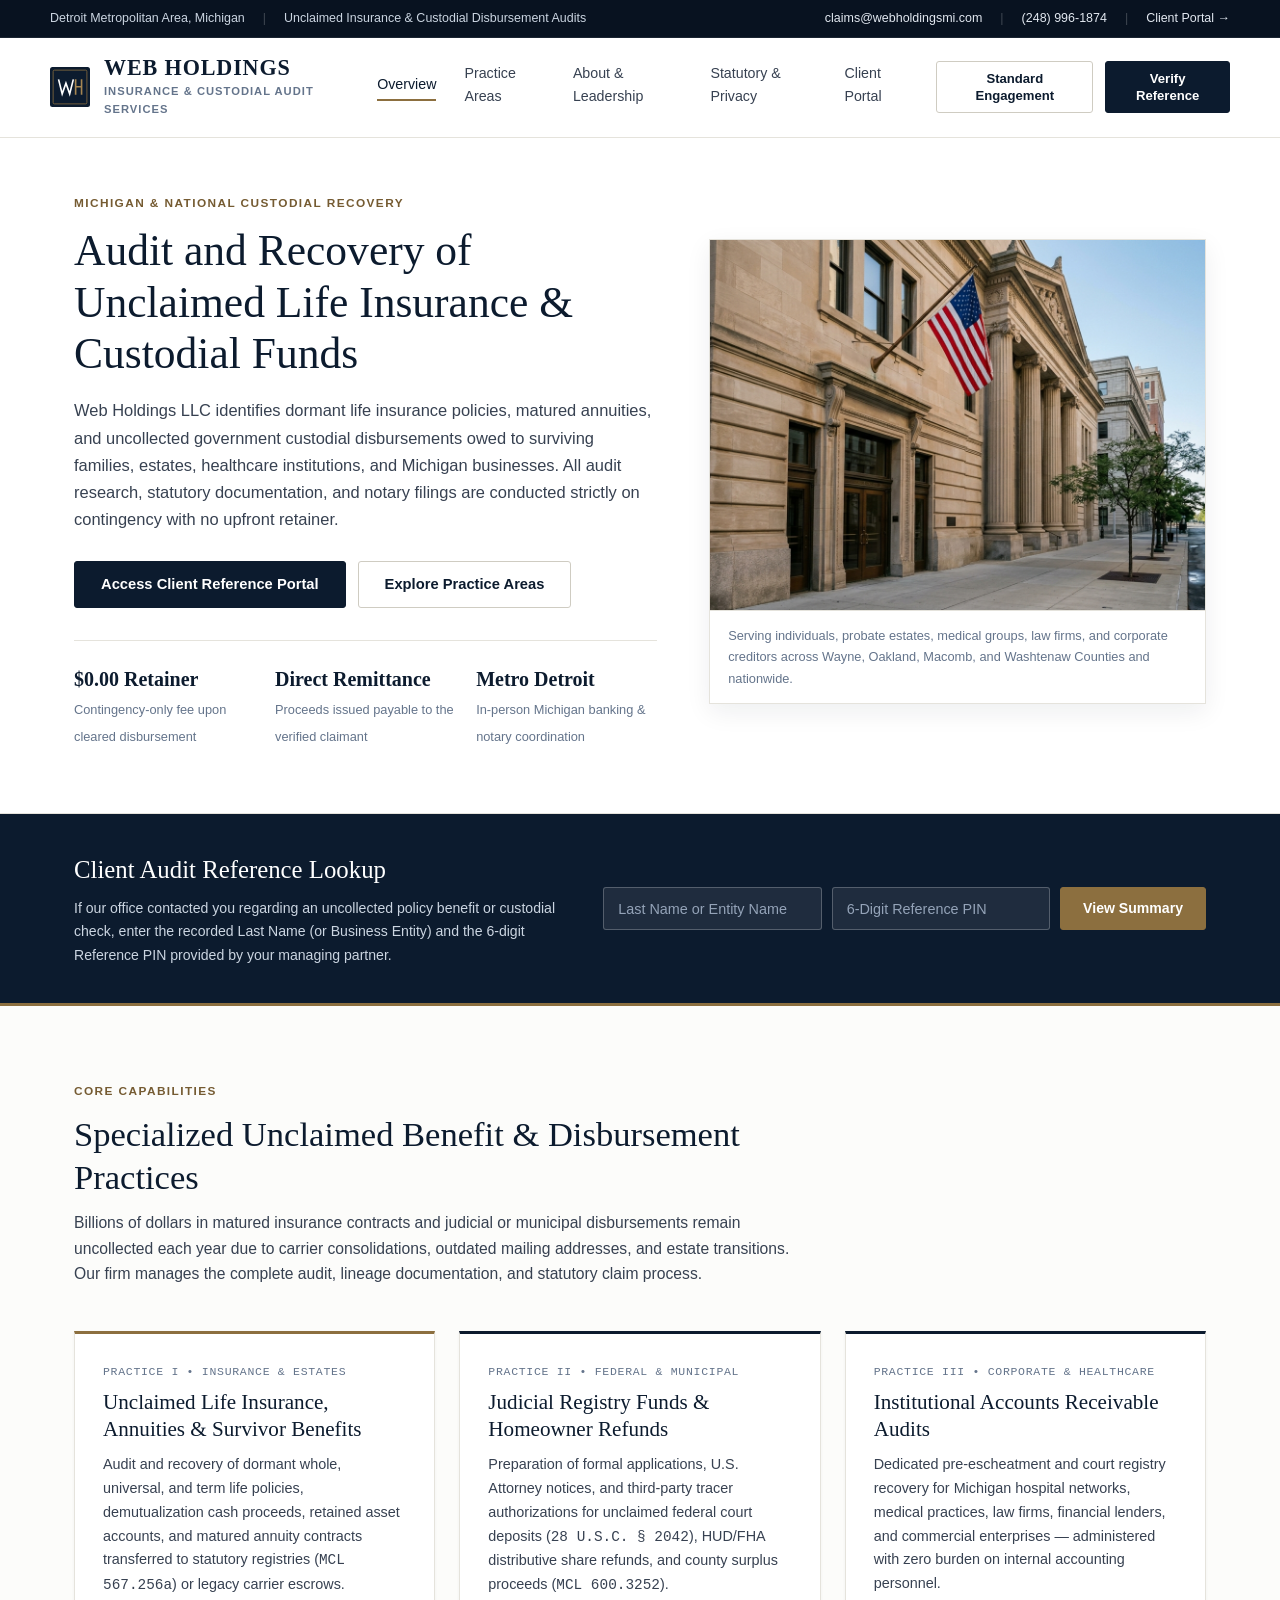
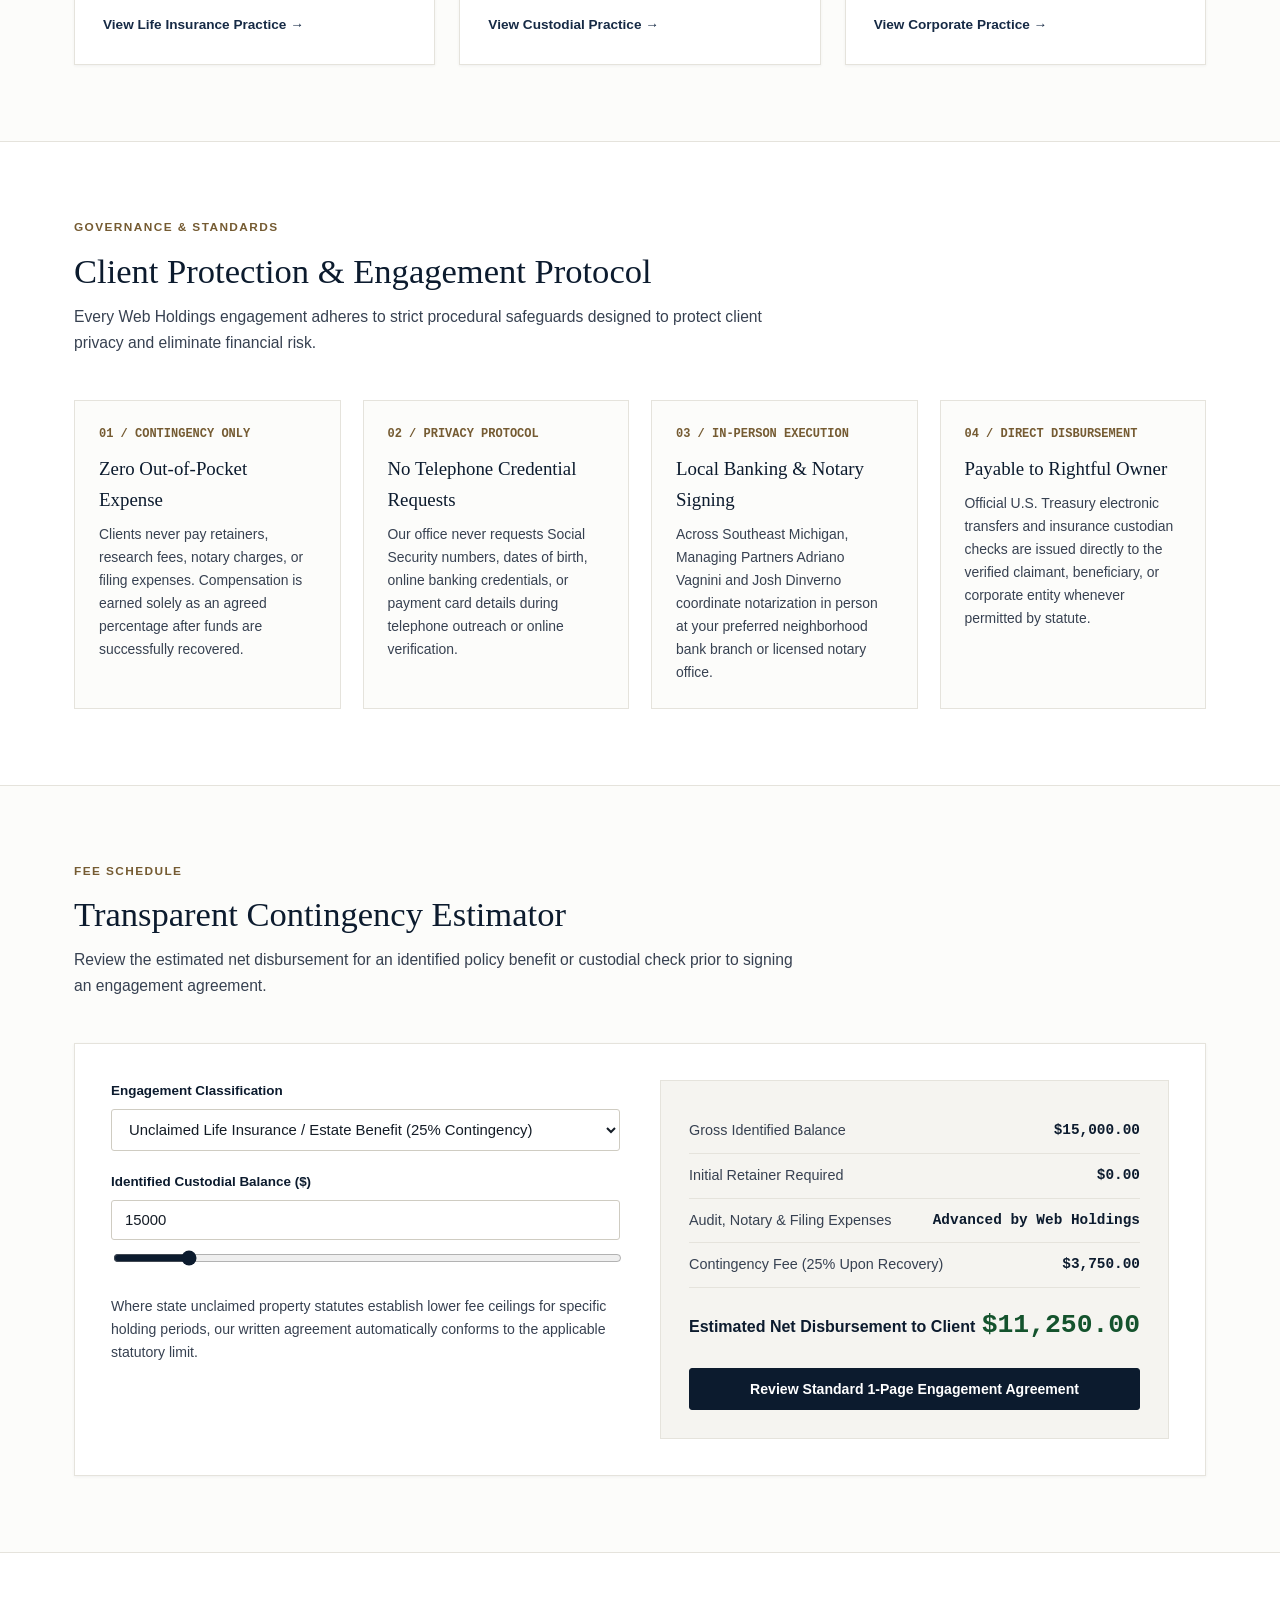
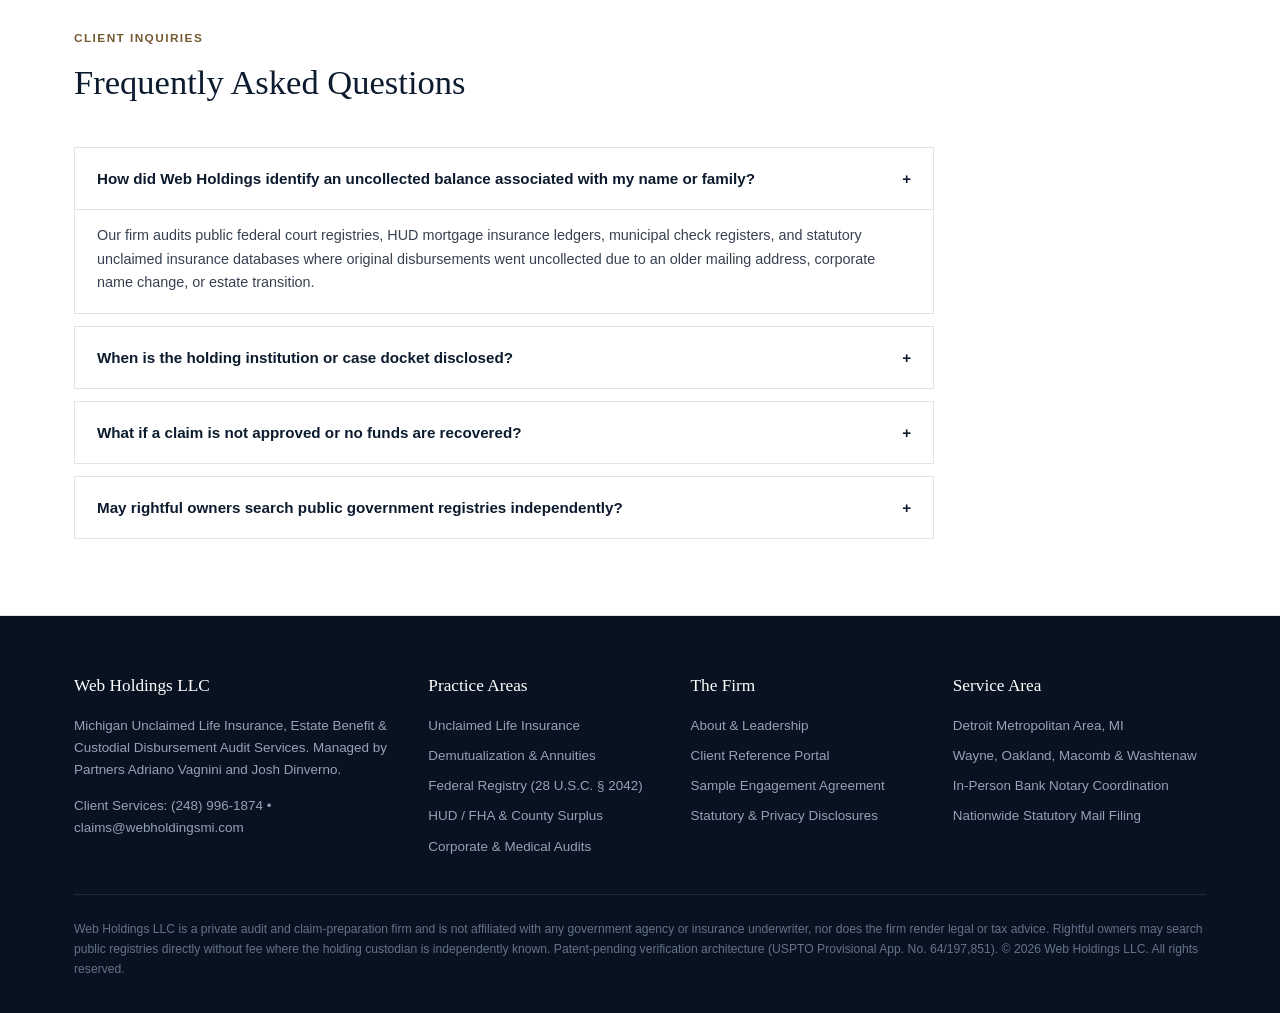
==== commit 11de0841: "Publish index.html" ====
--- a/index.html
+++ b/index.html
@@ -31,7 +31,7 @@
       <div class="utility-right">
         <a href="mailto:claims@webholdingsmi.com" class="utility-link">claims@webholdingsmi.com</a>
         <span class="utility-sep">|</span>
-        <a href="tel:3135884864" class="utility-link">(313) 588-4864</a>
+        <a href="tel:2489961874" class="utility-link">(248) 996-1874</a>
         <span class="utility-sep">|</span>
         <a href="portal.html" class="utility-link">Client Portal &rarr;</a>
       </div>
@@ -473,7 +473,7 @@
             Partners Adriano Vagnini and Josh Dinverno.
           </p>
           <p>
-            Client Services: <a href="tel:3135884864">(313) 588-4864</a> &bull;
+            Client Services: <a href="tel:2489961874">(248) 996-1874</a> &bull;
             <a href="mailto:claims@webholdingsmi.com">claims@webholdingsmi.com</a>
           </p>
         </div>
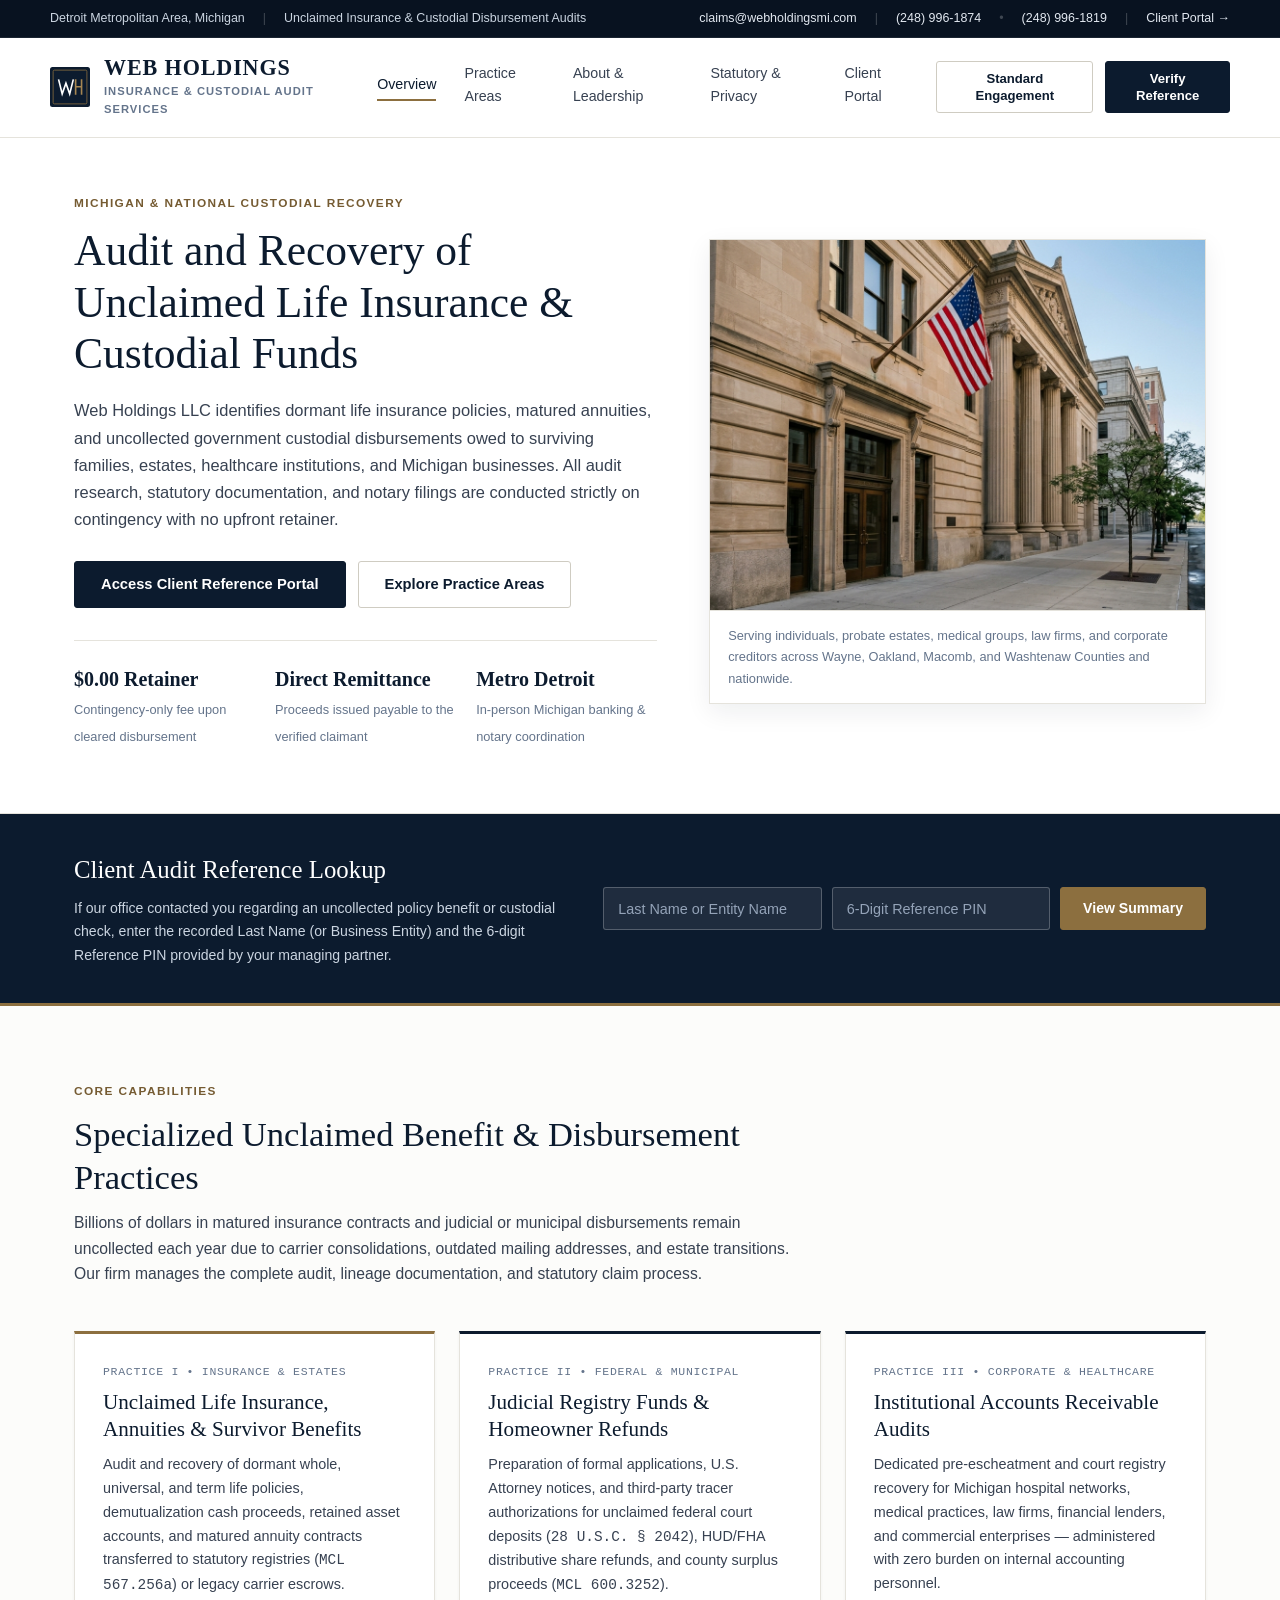
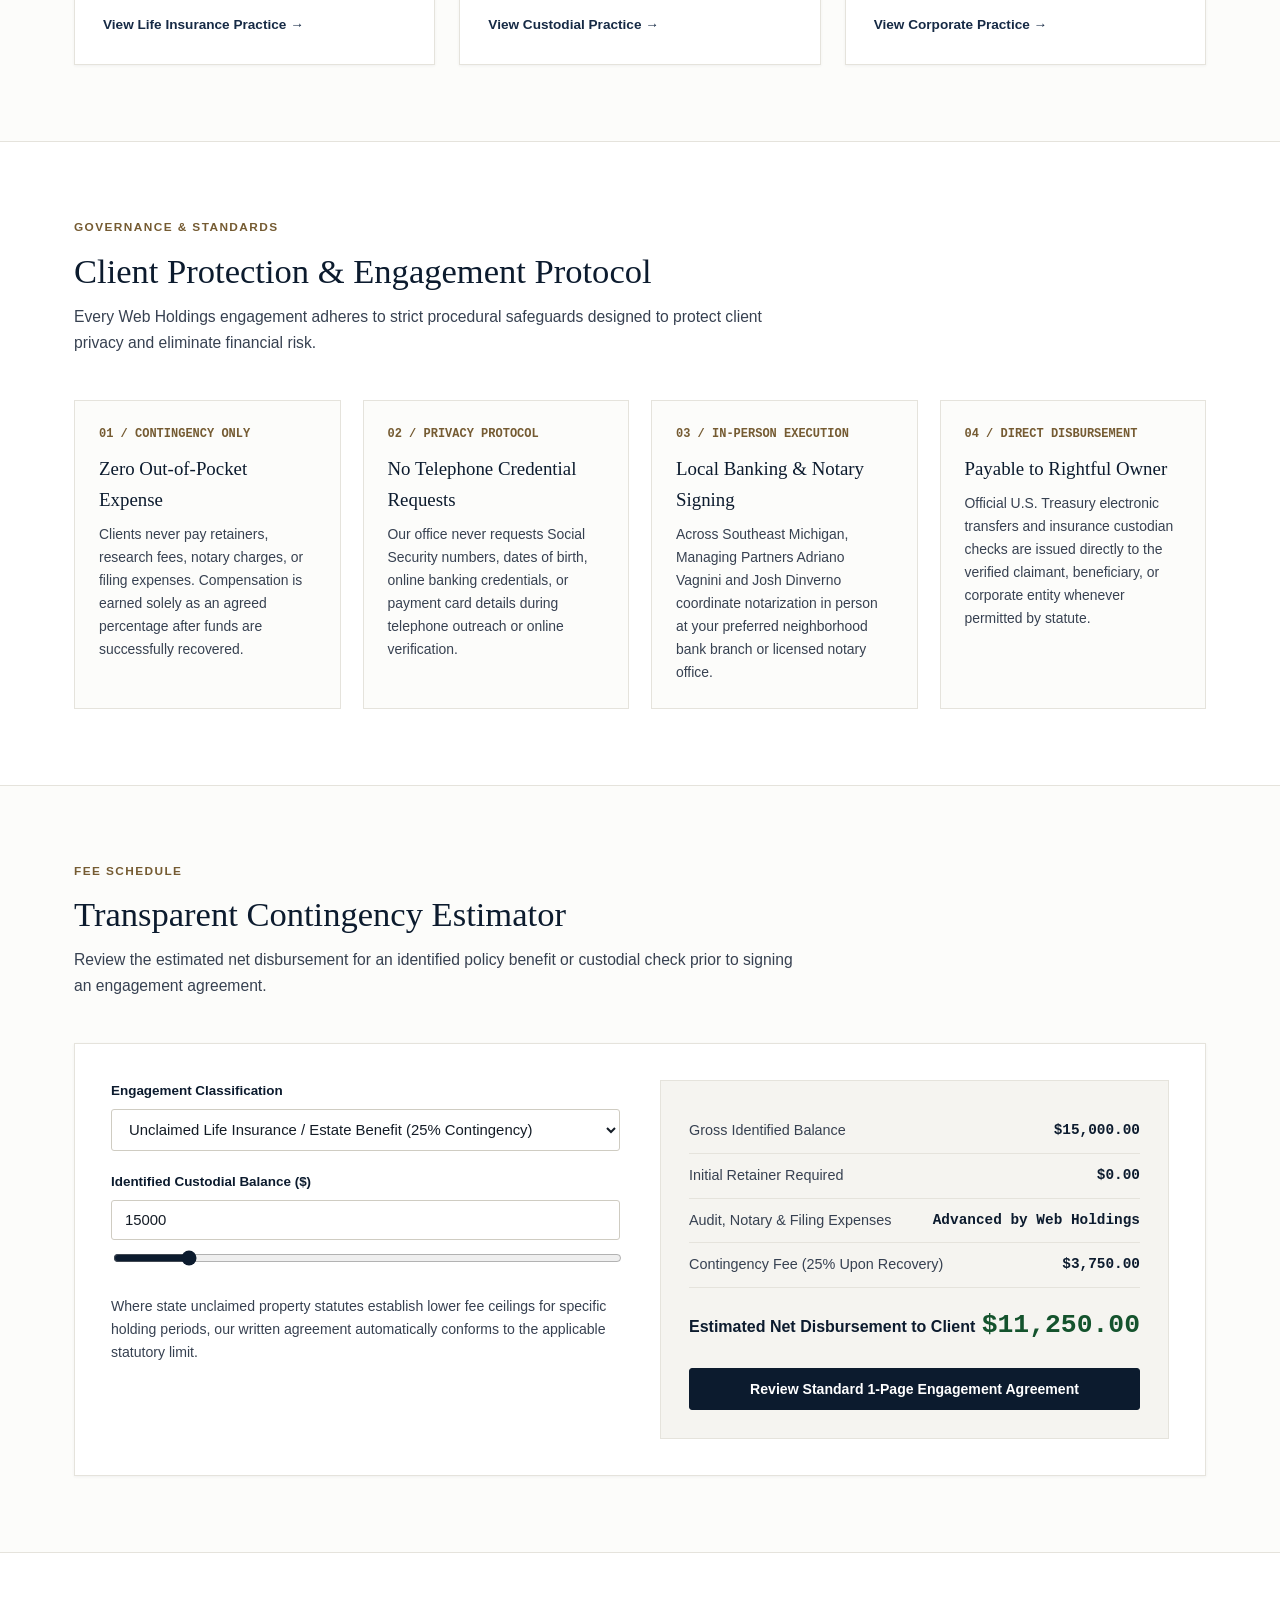
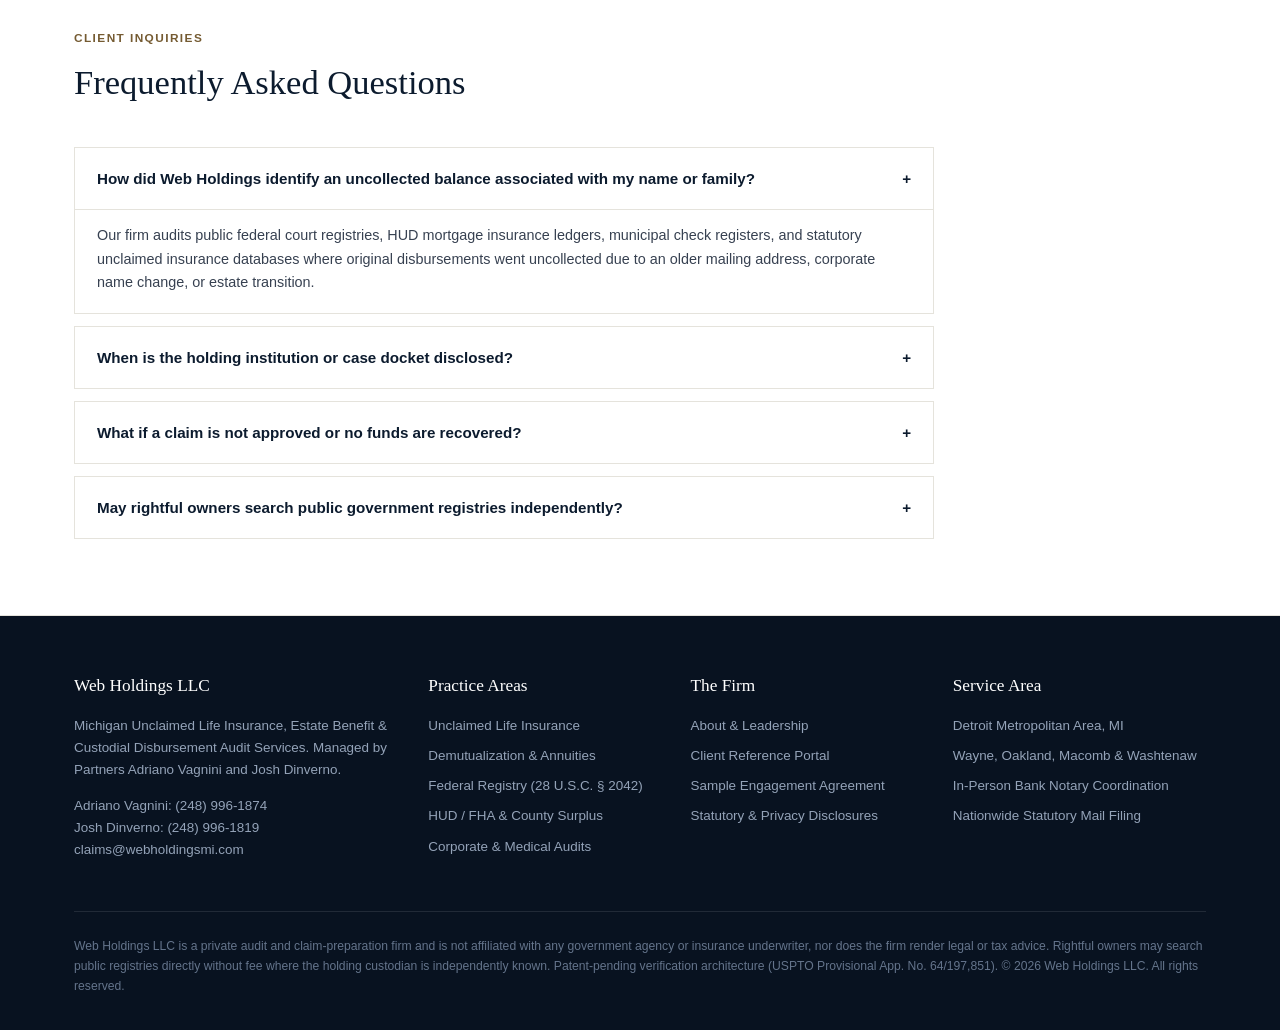
==== commit 18bb7b90: "Publish index.html" ====
--- a/index.html
+++ b/index.html
@@ -32,6 +32,8 @@
         <a href="mailto:claims@webholdingsmi.com" class="utility-link">claims@webholdingsmi.com</a>
         <span class="utility-sep">|</span>
         <a href="tel:2489961874" class="utility-link">(248) 996-1874</a>
+        <span class="utility-sep">&bull;</span>
+        <a href="tel:2489961819" class="utility-link">(248) 996-1819</a>
         <span class="utility-sep">|</span>
         <a href="portal.html" class="utility-link">Client Portal &rarr;</a>
       </div>
@@ -473,7 +475,8 @@
             Partners Adriano Vagnini and Josh Dinverno.
           </p>
           <p>
-            Client Services: <a href="tel:2489961874">(248) 996-1874</a> &bull;
+            Adriano Vagnini: <a href="tel:2489961874">(248) 996-1874</a><br />
+            Josh Dinverno: <a href="tel:2489961819">(248) 996-1819</a><br />
             <a href="mailto:claims@webholdingsmi.com">claims@webholdingsmi.com</a>
           </p>
         </div>
